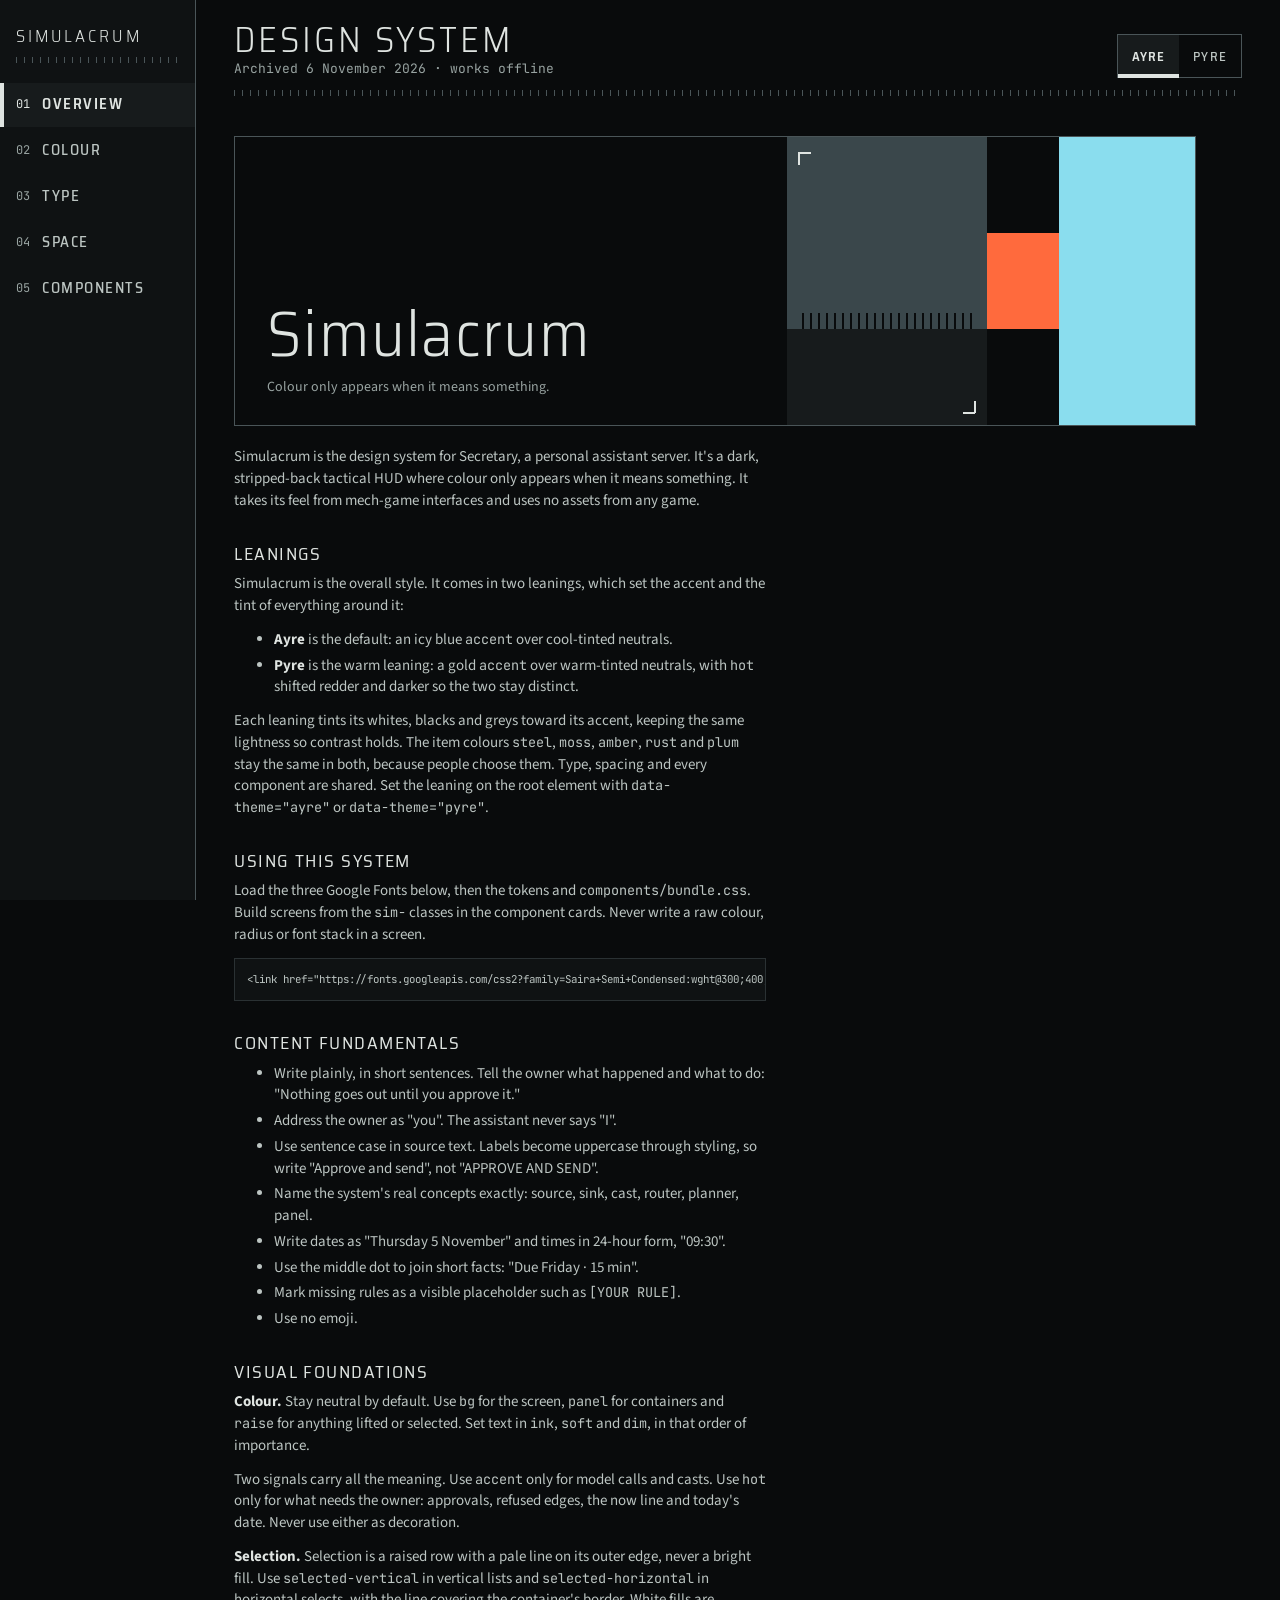
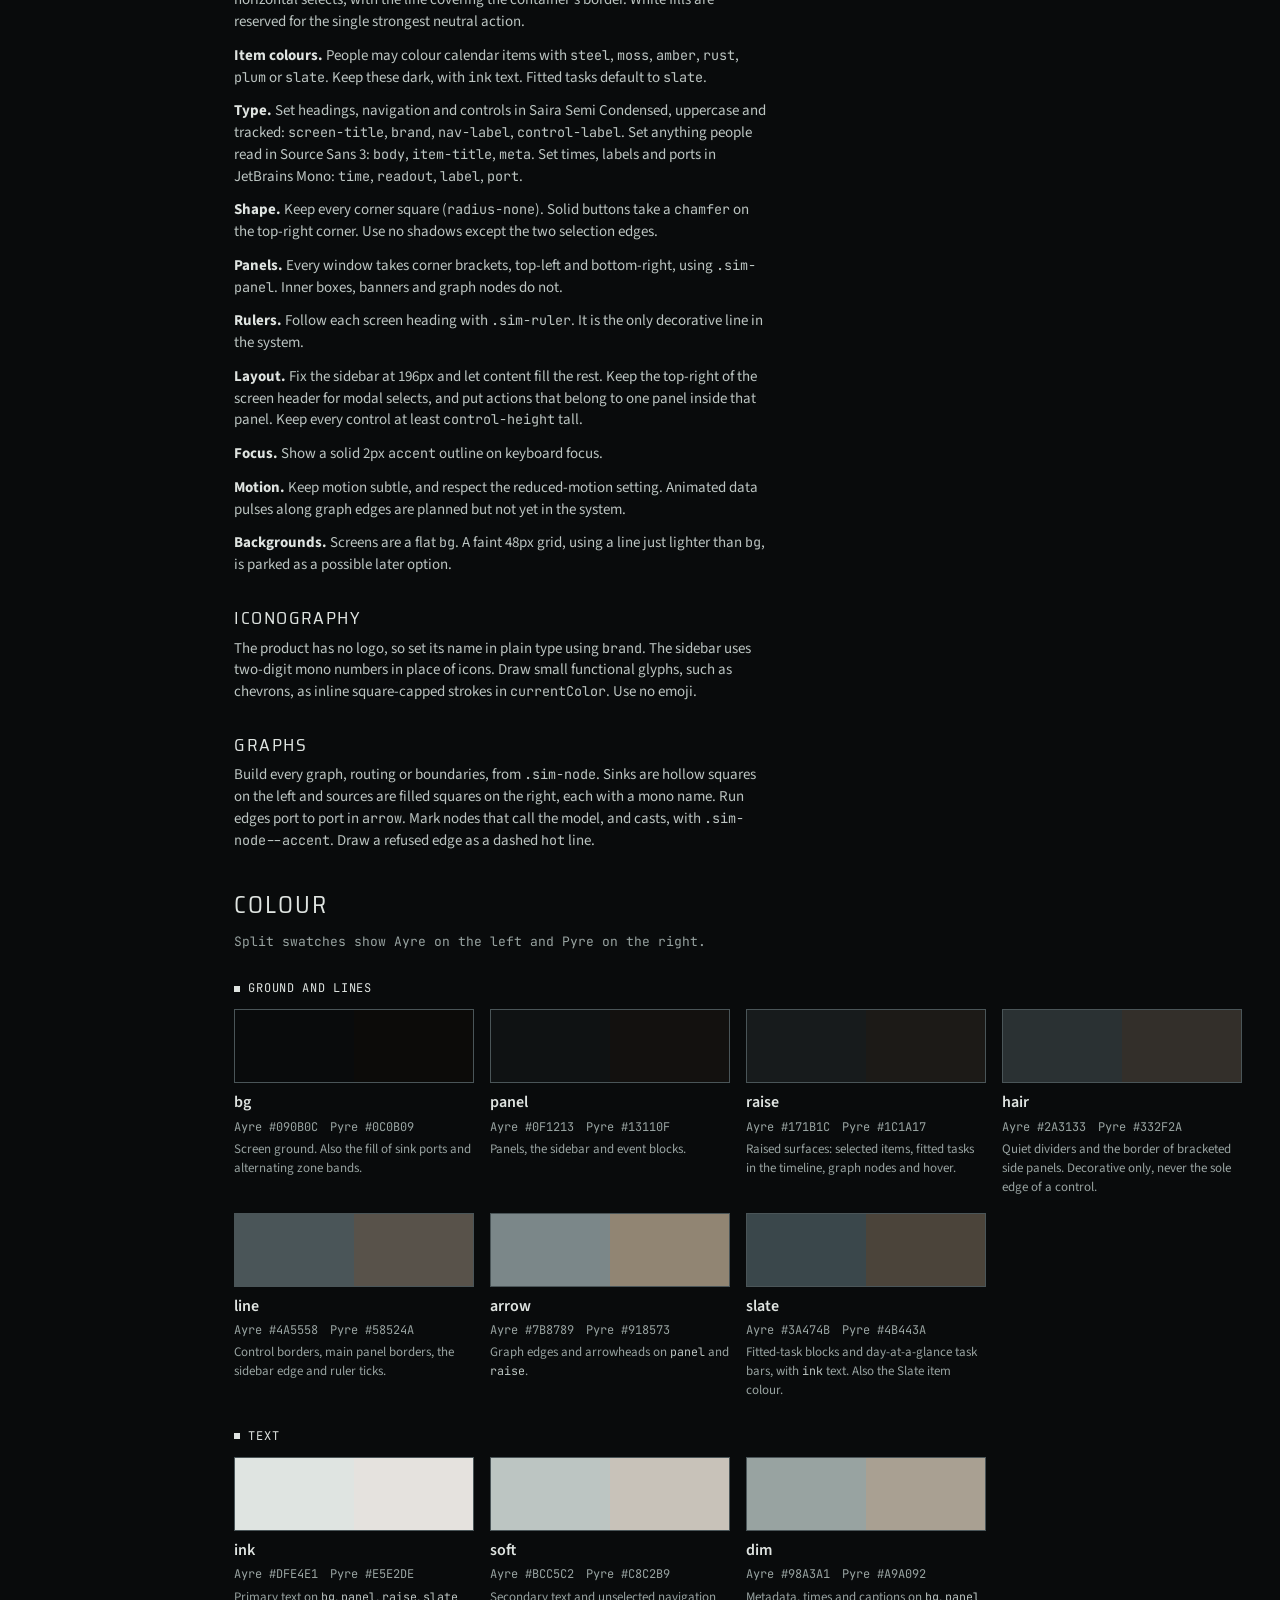
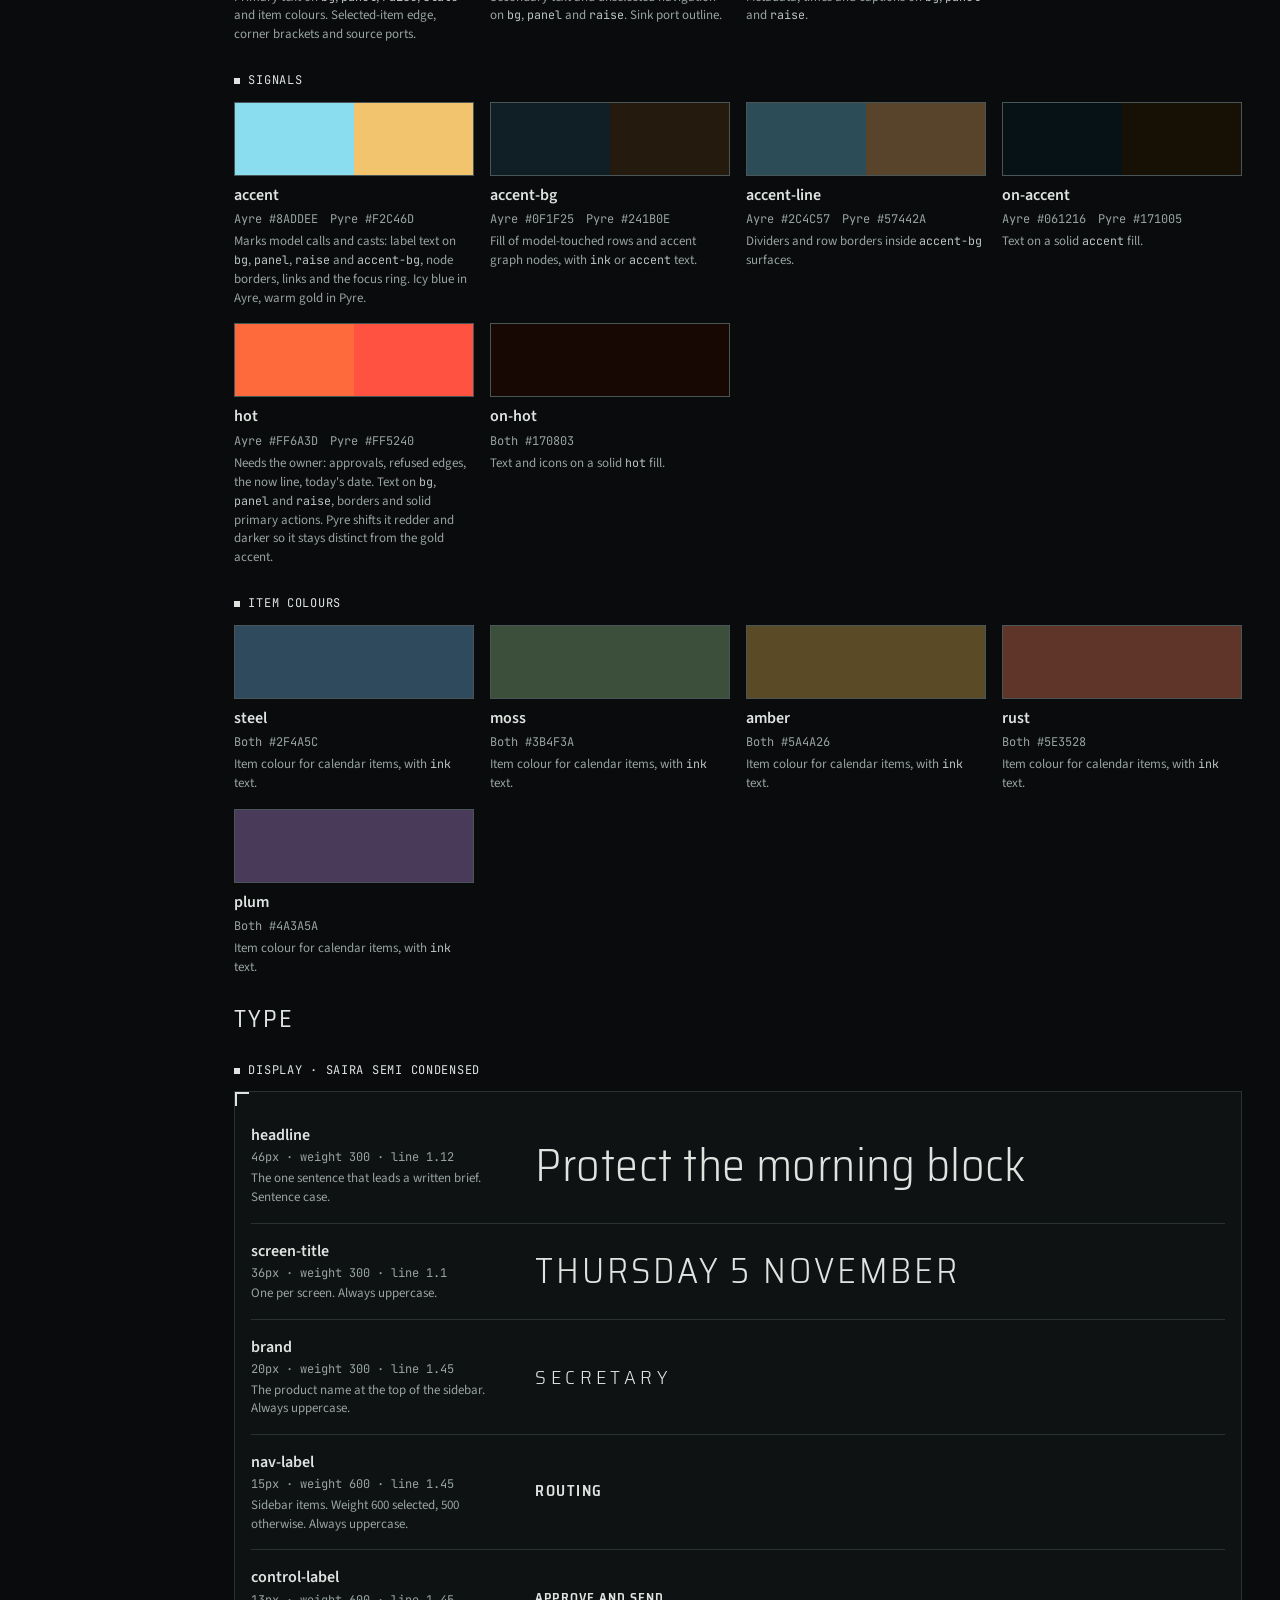
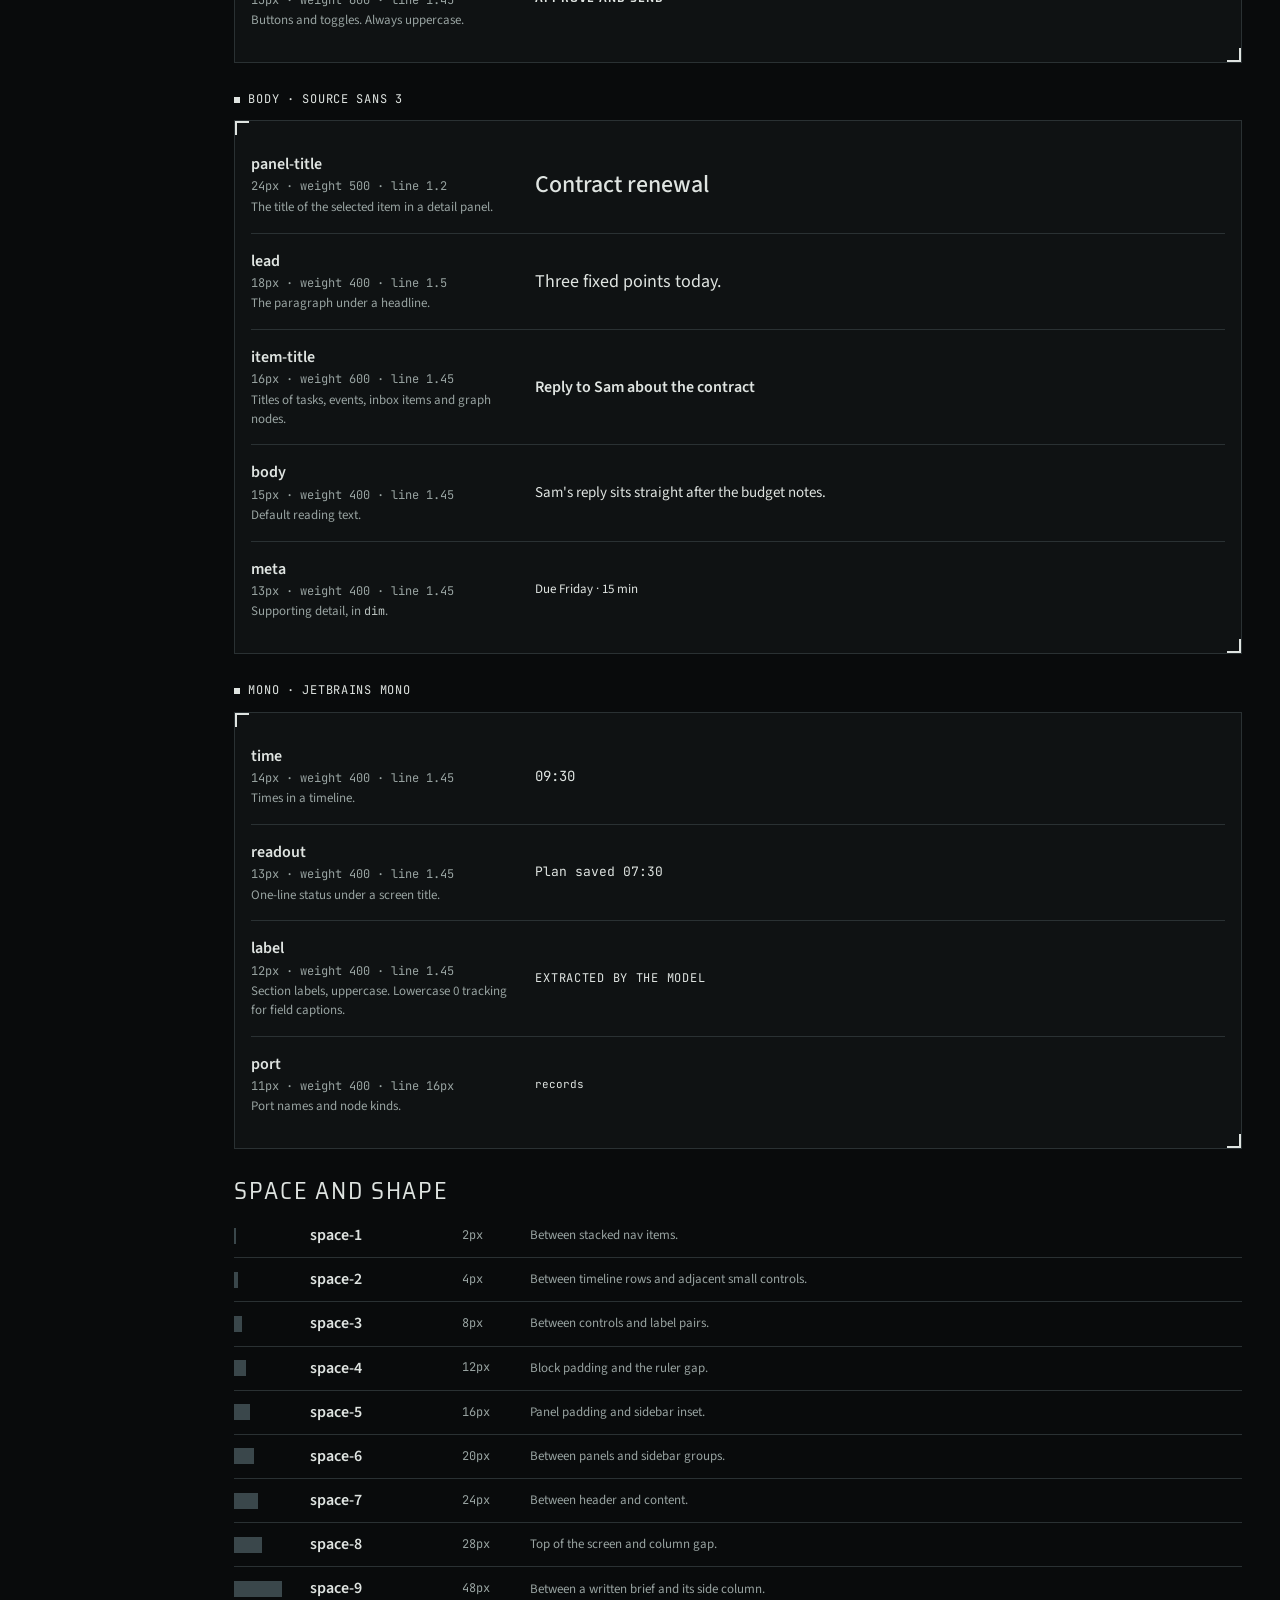
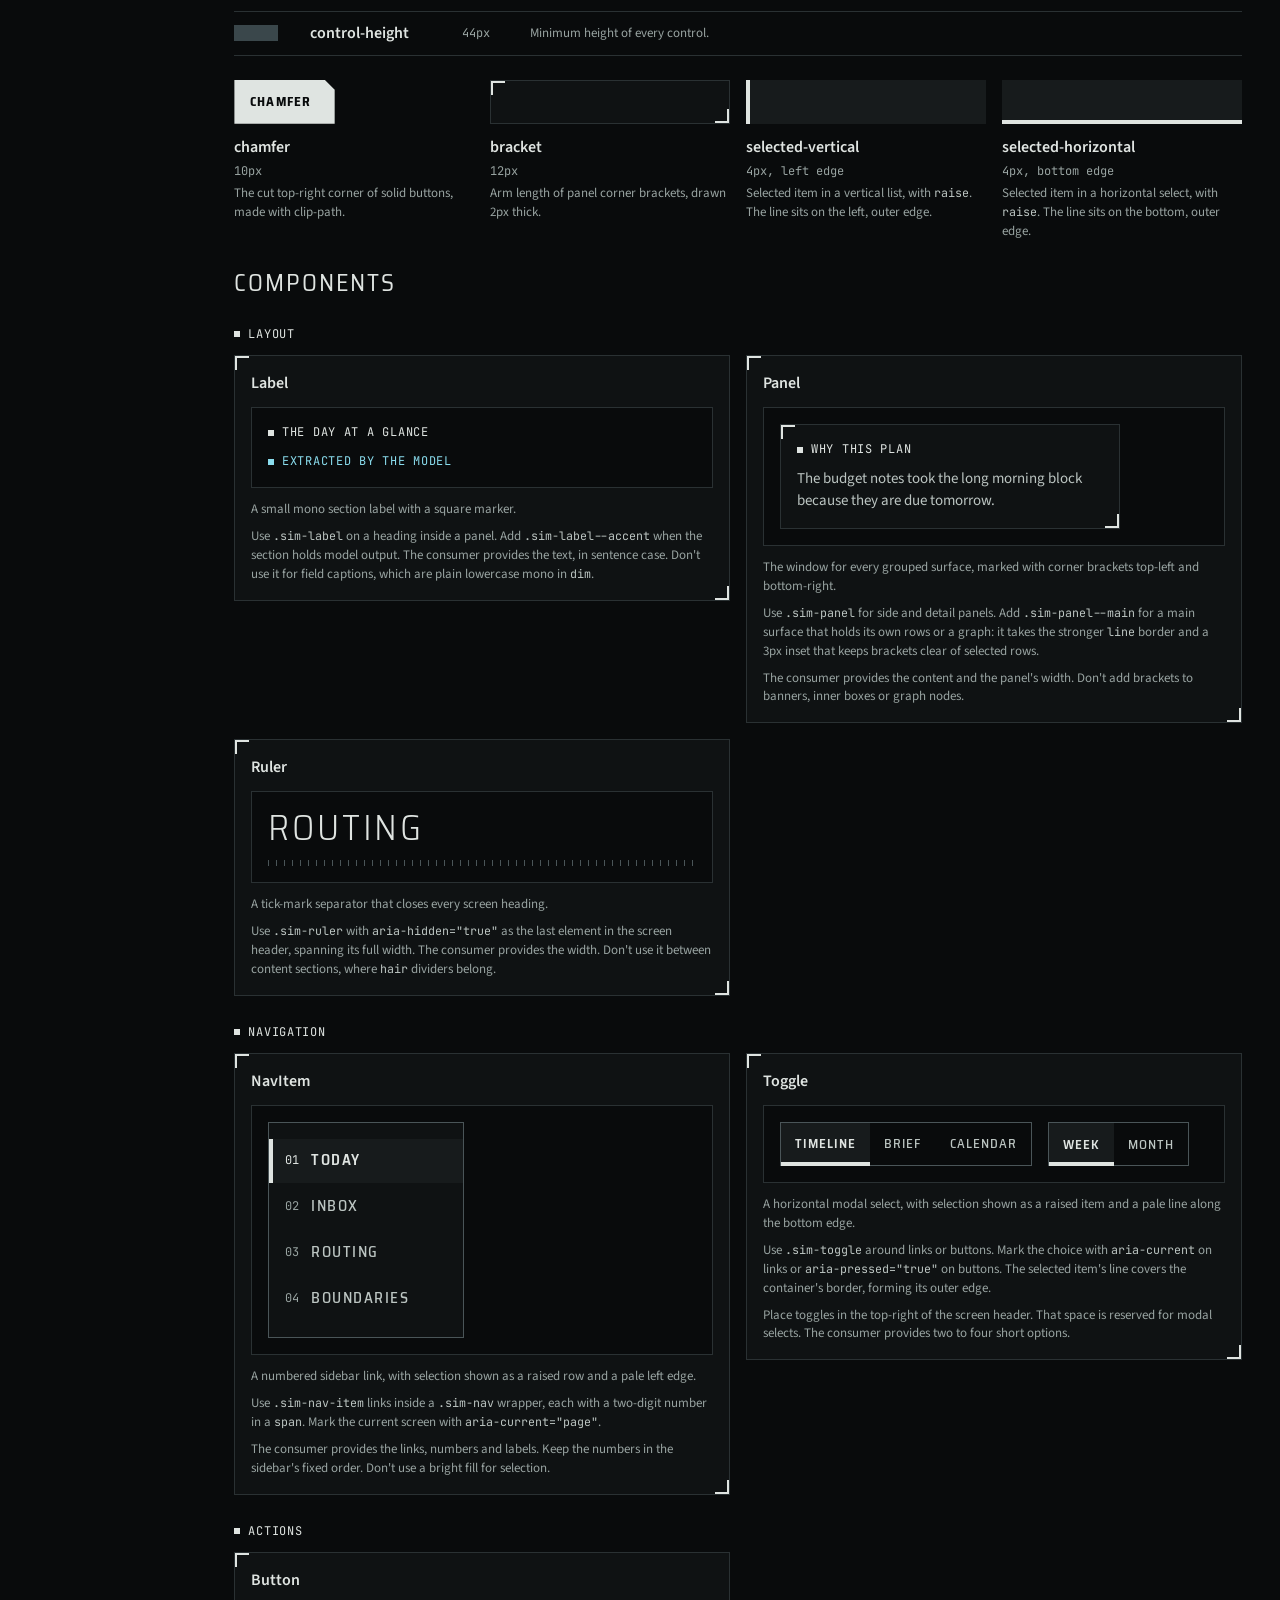
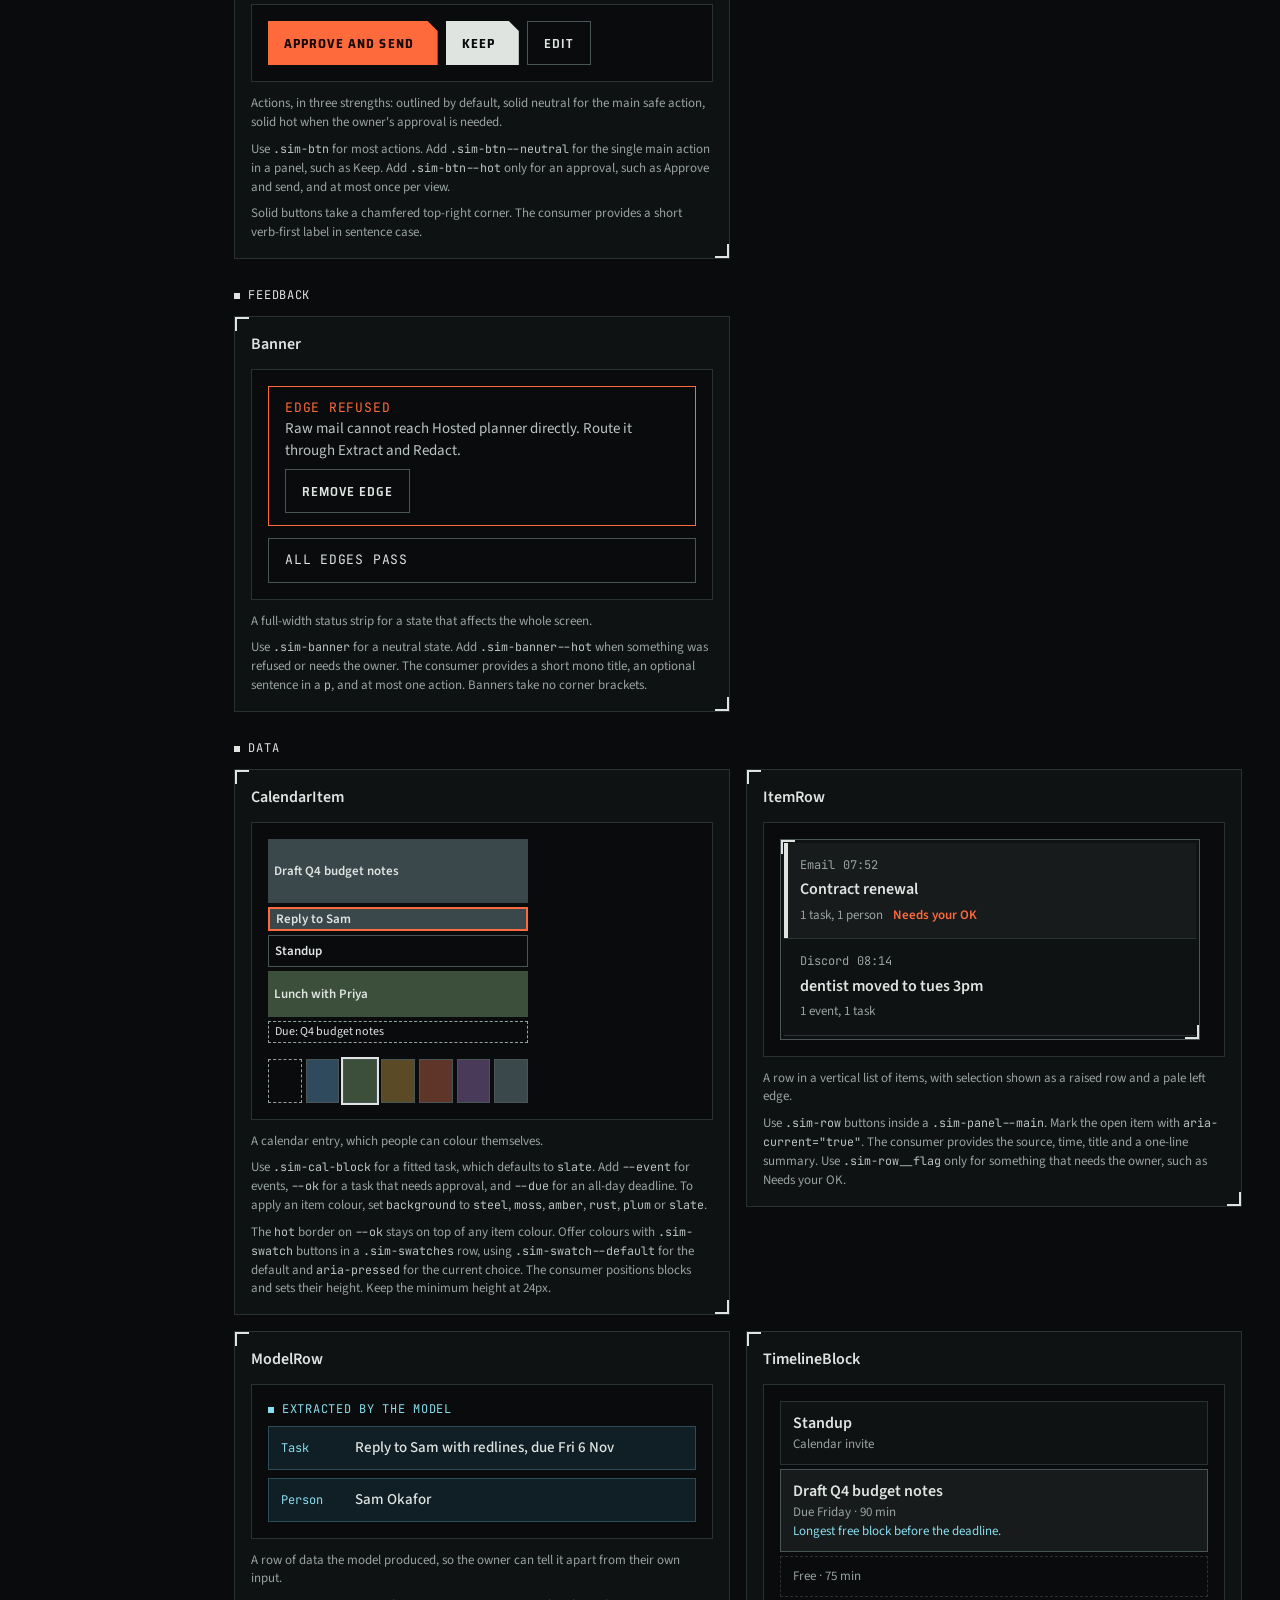
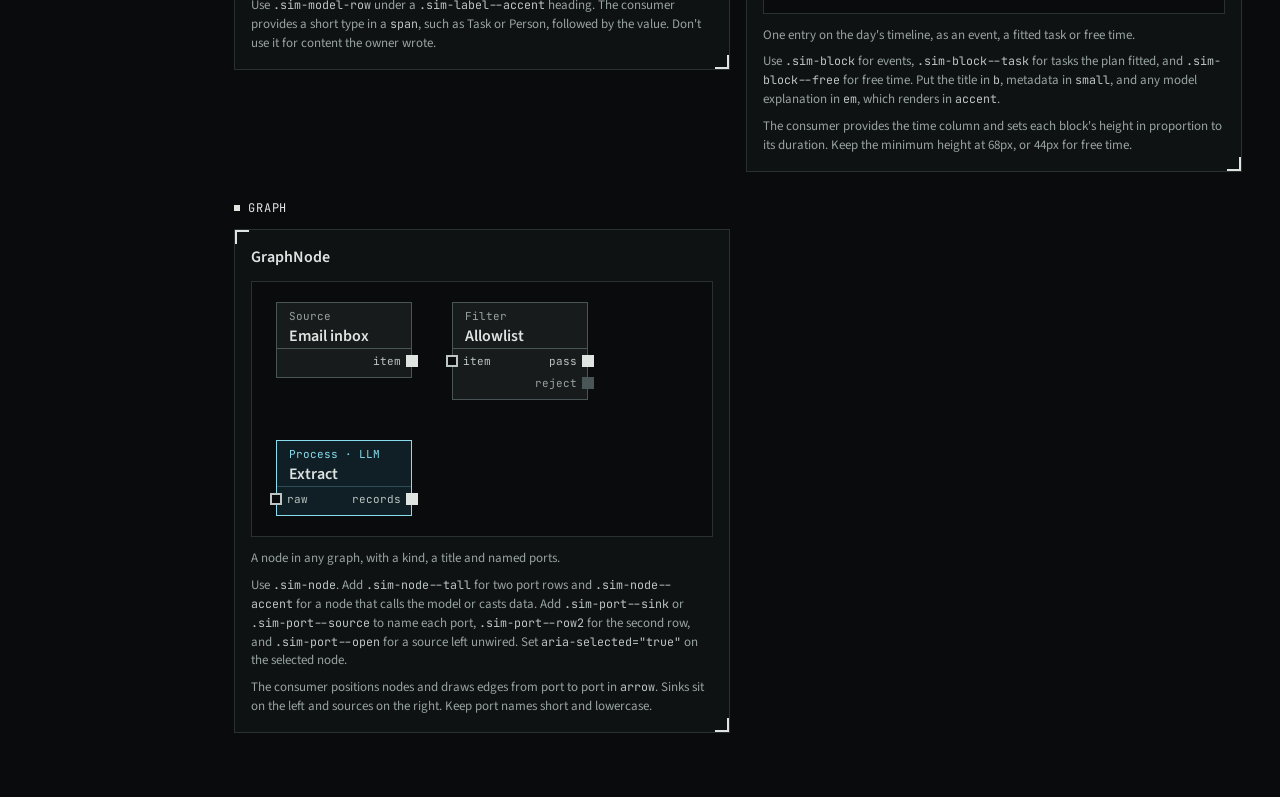
==== index.html @ cca2a7a7 "Upload" ====
<!doctype html>
<html lang="en" data-theme="ayre">
<head>
<meta charset="utf-8">
<meta name="viewport" content="width=device-width, initial-scale=1">
<title>Simulacrum</title>
<style id="shared">@font-face { font-family: "Saira Semi Condensed"; font-weight: 300; font-style: normal; font-display: swap; src: url("[data-uri]") format("woff2"); }
@font-face { font-family: "Saira Semi Condensed"; font-weight: 400; font-style: normal; font-display: swap; src: url("[data-uri]") format("woff2"); }
@font-face { font-family: "Saira Semi Condensed"; font-weight: 500; font-style: normal; font-display: swap; src: url("[data-uri]") format("woff2"); }
@font-face { font-family: "Saira Semi Condensed"; font-weight: 600; font-style: normal; font-display: swap; src: url("[data-uri]") format("woff2"); }
@font-face { font-family: "Saira Semi Condensed"; font-weight: 700; font-style: normal; font-display: swap; src: url("[data-uri]") format("woff2"); }
@font-face { font-family: "JetBrains Mono"; font-weight: 400; font-style: normal; font-display: swap; src: url("[data-uri]") format("woff2"); }
@font-face { font-family: "JetBrains Mono"; font-weight: 500; font-style: normal; font-display: swap; src: url("[data-uri]") format("woff2"); }
@font-face { font-family: "Source Sans 3"; font-weight: 400; font-style: normal; font-display: swap; src: url("[data-uri]") format("woff2"); }
@font-face { font-family: "Source Sans 3"; font-weight: 500; font-style: normal; font-display: swap; src: url("[data-uri]") format("woff2"); }
@font-face { font-family: "Source Sans 3"; font-weight: 600; font-style: normal; font-display: swap; src: url("[data-uri]") format("woff2"); }
@font-face { font-family: "Source Sans 3"; font-weight: 700; font-style: normal; font-display: swap; src: url("[data-uri]") format("woff2"); }
/* Simulacrum tokens, compiled from tokens.json in this folder. */
:root, [data-theme="ayre"] {
  --bg: #090b0c;
  --panel: #0f1213;
  --raise: #171b1c;
  --hair: #2a3133;
  --line: #4a5558;
  --arrow: #7b8789;
  --slate: #3a474b;
  --ink: #dfe4e1;
  --soft: #bcc5c2;
  --dim: #98a3a1;
  --accent: #8addee;
  --accent-bg: #0f1f25;
  --accent-line: #2c4c57;
  --on-accent: #061216;
  --hot: #ff6a3d;
  --on-hot: #170803;
  --steel: #2f4a5c;
  --moss: #3b4f3a;
  --amber: #5a4a26;
  --rust: #5e3528;
  --plum: #4a3a5a;
  --selected-vertical: inset 4px 0 0 #dfe4e1;
  --selected-horizontal: inset 0 -4px 0 #dfe4e1;
}
[data-theme="pyre"] {
  --bg: #0c0b09;
  --panel: #13110f;
  --raise: #1c1a17;
  --hair: #332f2a;
  --line: #58524a;
  --arrow: #918573;
  --slate: #4b443a;
  --ink: #e5e2de;
  --soft: #c8c2b9;
  --dim: #a9a092;
  --accent: #f2c46d;
  --accent-bg: #241b0e;
  --accent-line: #57442a;
  --on-accent: #171005;
  --hot: #ff5240;
  --selected-vertical: inset 4px 0 0 #e5e2de;
  --selected-horizontal: inset 0 -4px 0 #e5e2de;
}
:root {
  --space-1: 2px;
  --space-2: 4px;
  --space-3: 8px;
  --space-4: 12px;
  --space-5: 16px;
  --space-6: 20px;
  --space-7: 24px;
  --space-8: 28px;
  --space-9: 48px;
  --control-height: 44px;
  --radius-none: 0;
  --chamfer: 10px;
  --bracket: 12px;
  --font-display: "Saira Semi Condensed", system-ui, sans-serif;
  --font-body: "Source Sans 3", system-ui, sans-serif;
  --font-mono: "JetBrains Mono", ui-monospace, monospace;
}
body { background: var(--bg); color: var(--ink); font-family: var(--font-body); font-size: 15px; line-height: 1.45; }
a:focus-visible, button:focus-visible { outline: 2px solid var(--accent); outline-offset: 2px; }

.sim-panel { position: relative; box-sizing: border-box; background: var(--panel); border: 1px solid var(--hair); padding: var(--space-5); }
.sim-panel::before, .sim-panel::after { content: ""; position: absolute; width: var(--bracket); height: var(--bracket); pointer-events: none; }
.sim-panel::before { left: 0; top: 0; border-left: 2px solid var(--ink); border-top: 2px solid var(--ink); }
.sim-panel::after { right: 0; bottom: 0; border-right: 2px solid var(--ink); border-bottom: 2px solid var(--ink); }
.sim-panel--main { border-color: var(--line); padding: 3px; }

.sim-ruler { height: 6px; background-image: repeating-linear-gradient(to right, var(--line) 0, var(--line) 1px, transparent 1px, transparent 8px); }

.sim-label { margin: 0; display: flex; align-items: center; gap: var(--space-3); font-family: var(--font-mono); font-size: 12px; font-weight: 400; letter-spacing: 0.06em; text-transform: uppercase; }
.sim-label::before { content: ""; width: 6px; height: 6px; background: var(--ink); }
.sim-label--accent { color: var(--accent); }
.sim-label--accent::before { background: var(--accent); }

.sim-nav { display: flex; flex-direction: column; gap: var(--space-1); }
.sim-nav-item { box-sizing: border-box; min-height: var(--control-height); padding: 0 var(--space-5); display: flex; align-items: center; gap: var(--space-4); color: var(--soft); font-family: var(--font-display); font-size: 15px; font-weight: 500; letter-spacing: 0.1em; text-transform: uppercase; text-decoration: none; }
.sim-nav-item span { font-family: var(--font-mono); font-size: 12px; font-weight: 400; letter-spacing: 0; color: var(--dim); }
.sim-nav-item:hover { background: var(--raise); }
.sim-nav-item[aria-current] { background: var(--raise); box-shadow: var(--selected-vertical); color: var(--ink); font-weight: 600; }
.sim-nav-item[aria-current] span { color: inherit; }

.sim-toggle { display: inline-flex; border: 1px solid var(--line); }
.sim-toggle a, .sim-toggle button { min-height: 42px; padding: 0 14px; display: flex; align-items: center; background: transparent; border: 0; color: var(--soft); font-family: var(--font-display); font-size: 13px; font-weight: 500; letter-spacing: 0.08em; text-transform: uppercase; text-decoration: none; cursor: pointer; }
.sim-toggle [aria-current], .sim-toggle [aria-pressed="true"] { margin-bottom: -1px; background: var(--raise); box-shadow: var(--selected-horizontal); color: var(--ink); font-weight: 600; }

.sim-btn { box-sizing: border-box; min-height: var(--control-height); padding: 0 var(--space-5); background: transparent; color: var(--ink); border: 1px solid var(--line); font-family: var(--font-display); font-size: 13px; font-weight: 600; letter-spacing: 0.08em; text-transform: uppercase; cursor: pointer; }
.sim-btn:hover { background: var(--raise); }
.sim-btn--neutral, .sim-btn--hot { padding-right: 24px; border: 0; font-weight: 700; clip-path: polygon(0 0, calc(100% - var(--chamfer)) 0, 100% var(--chamfer), 100% 100%, 0 100%); }
.sim-btn--neutral { background: var(--ink); color: var(--bg); }
.sim-btn--neutral:hover { background: var(--soft); }
.sim-btn--hot { background: var(--hot); color: var(--on-hot); }
.sim-btn--hot:hover { background: var(--hot); }

.sim-block { box-sizing: border-box; padding: 10px var(--space-4); background: var(--panel); border: 1px solid var(--hair); }
.sim-block--task { background: var(--raise); border-color: var(--line); }
.sim-block--free { background: transparent; border-style: dashed; color: var(--dim); }
.sim-block b { display: block; font-size: 16px; font-weight: 600; }
.sim-block small { display: block; font-size: 13px; color: var(--dim); }
.sim-block em { display: block; font-size: 13px; font-style: normal; color: var(--accent); }

.sim-row { width: 100%; box-sizing: border-box; padding: 14px var(--space-5); display: flex; flex-direction: column; gap: var(--space-2); background: transparent; border: 0; border-bottom: 1px solid var(--hair); color: var(--ink); font: inherit; text-align: left; cursor: pointer; }
.sim-row:hover { background: var(--raise); }
.sim-row[aria-current="true"] { background: var(--raise); box-shadow: var(--selected-vertical); }
.sim-row__meta { display: flex; justify-content: space-between; gap: var(--space-3); font-family: var(--font-mono); font-size: 12px; color: var(--dim); }
.sim-row__title { font-size: 16px; font-weight: 600; }
.sim-row__foot { display: flex; flex-wrap: wrap; gap: var(--space-2) 10px; font-size: 13px; color: var(--dim); }
.sim-row__flag { font-weight: 600; color: var(--hot); }

.sim-model-row { padding: 10px var(--space-4); display: grid; grid-template-columns: 64px minmax(0, 1fr); gap: 10px; align-items: baseline; background: var(--accent-bg); border: 1px solid var(--accent-line); font-weight: 500; }
.sim-model-row span { font-family: var(--font-mono); font-size: 12px; font-weight: 400; color: var(--accent); }

.sim-banner { padding: var(--space-4) var(--space-5); display: flex; flex-wrap: wrap; gap: var(--space-3) var(--space-5); align-items: center; justify-content: space-between; background: var(--bg); border: 1px solid var(--line); }
.sim-banner--hot { border-color: var(--hot); }
.sim-banner__title { font-family: var(--font-mono); font-size: 13px; letter-spacing: 0.06em; text-transform: uppercase; }
.sim-banner--hot .sim-banner__title { color: var(--hot); }
.sim-banner p { margin: 0; color: var(--soft); }

.sim-cal-block { box-sizing: border-box; width: 100%; padding: 2px 6px; overflow: hidden; background: var(--slate); color: var(--ink); border: 0; font-family: var(--font-body); font-size: 13px; font-weight: 600; line-height: 16px; text-align: left; cursor: pointer; }
.sim-cal-block--event { background: var(--bg); border: 1px solid var(--line); }
.sim-cal-block--ok { border: 2px solid var(--hot); }
.sim-cal-block--due { background: transparent; border: 1px dashed var(--dim); font-size: 12px; font-weight: 400; }
.sim-swatches { display: grid; grid-template-columns: repeat(7, minmax(0, 1fr)); gap: var(--space-2); }
.sim-swatch { height: var(--control-height); padding: 0; border: 1px solid var(--line); cursor: pointer; }
.sim-swatch--default { background: transparent; border: 1px dashed var(--dim); }
.sim-swatch[aria-pressed="true"] { outline: 2px solid var(--ink); }

.sim-node { position: relative; box-sizing: border-box; width: 136px; height: 76px; padding: 3px var(--space-4); background: var(--raise); border: 1px solid var(--line); color: var(--ink); font-size: 16px; line-height: 20px; }
.sim-node--tall { height: 98px; }
.sim-node--accent { background: var(--accent-bg); border-color: var(--accent); }
.sim-node[aria-selected="true"] { outline: 2px solid var(--ink); }
.sim-node__kind { display: block; font-family: var(--font-mono); font-size: 11px; color: var(--dim); }
.sim-node--accent .sim-node__kind { color: var(--accent); }
.sim-node__title { display: block; font-weight: 600; }
.sim-node::after { content: ""; position: absolute; left: 0; right: 0; top: 45px; height: 1px; background: var(--line); }
.sim-node--accent::after { background: var(--accent-line); }
.sim-port { position: absolute; top: 50px; font-family: var(--font-mono); font-size: 11px; line-height: 16px; color: var(--soft); }
.sim-port--row2 { top: 72px; }
.sim-port::after { content: ""; position: absolute; top: 2px; box-sizing: border-box; width: 12px; height: 12px; }
.sim-port--sink { left: 10px; }
.sim-port--sink::after { left: -17px; background: var(--bg); border: 2px solid var(--soft); }
.sim-port--source { right: 10px; }
.sim-port--source::after { right: -17px; background: var(--ink); }
.sim-port--open { color: var(--dim); }
.sim-port--open::after { background: var(--line); }
</style>
<style>
html { scroll-behavior: smooth; }
@media (prefers-reduced-motion: reduce) { html { scroll-behavior: auto; } }
body { margin: 0; }
.shell { display: grid; grid-template-columns: 196px minmax(0, 1fr); min-height: 100vh; }
aside { position: sticky; top: 0; align-self: start; height: 100vh; box-sizing: border-box; padding: 24px 0; display: flex; flex-direction: column; gap: 20px; background: var(--panel); border-right: 1px solid var(--line); }
.brand { padding: 0 16px; display: flex; flex-direction: column; gap: 8px; }
.brand div:first-child { font-family: var(--font-display); font-size: 17px; line-height: 1.45; font-weight: 300; letter-spacing: 0.18em; text-transform: uppercase; }
main { min-width: 0; padding: 0 clamp(16px, 3vw, 40px) 64px; }
header { position: sticky; top: 0; z-index: 2; padding: 20px 0 12px; display: flex; flex-direction: column; gap: 12px; background: var(--bg); }
.head { display: flex; flex-wrap: wrap; gap: 12px 16px; align-items: flex-end; justify-content: space-between; }
h1 { margin: 0; font-family: var(--font-display); font-size: 36px; line-height: 1.1; font-weight: 300; letter-spacing: 0.08em; text-transform: uppercase; }
.readout { font-family: var(--font-mono); font-size: 13px; color: var(--dim); }
section { padding-top: 28px; scroll-margin-top: 104px; }
h2 { margin: 0 0 8px; font-family: var(--font-display); font-size: 24px; line-height: 1.2; font-weight: 400; letter-spacing: 0.08em; text-transform: uppercase; }
h3.sim-label { margin: 28px 0 12px; }
h4 { margin: 0; font-size: 16px; font-weight: 600; }
code, pre { font-family: var(--font-mono); }
code { font-size: 0.9em; color: var(--soft); }
.hex { font-family: var(--font-mono); font-size: 12px; color: var(--dim); display: flex; flex-wrap: wrap; gap: 0 12px; }
.cover { max-width: 960px; overflow-x: auto; border: 1px solid var(--line); }
.cover iframe { display: block; width: 960px; height: 288px; border: 0; }
.book { max-width: 76ch; margin-top: 20px; color: var(--soft); }
.book h2 { margin: 32px 0 8px; font-size: 18px; color: var(--ink); }
.book strong { color: var(--ink); }
.book p, .book ul { margin: 0 0 12px; }
.book li { margin-bottom: 4px; }
.book pre { overflow-x: auto; margin: 0 0 12px; padding: 12px; background: var(--panel); border: 1px solid var(--hair); font-size: 12px; }
.swatches { display: grid; grid-template-columns: repeat(auto-fill, minmax(230px, 1fr)); gap: 16px; }
.swatch { display: flex; flex-direction: column; gap: 4px; min-width: 0; }
.swatch p, .type-meta p, .space-row p, .shape p, .doc { margin: 0; font-size: 13px; color: var(--dim); }
.chips { height: 72px; display: flex; margin-bottom: 4px; border: 1px solid var(--line); }
.chips span { flex: 1 1 0; }
.type-list { display: flex; flex-direction: column; }
.type-row { padding: 16px 0; display: grid; grid-template-columns: 260px minmax(0, 1fr); gap: 8px 24px; align-items: center; border-bottom: 1px solid var(--hair); }
.type-row:last-child { border-bottom: 0; }
.type-meta { display: flex; flex-direction: column; gap: 2px; }
.type-sample { min-width: 0; overflow-wrap: anywhere; }
.space-row { padding: 10px 0; display: grid; grid-template-columns: 64px 140px 56px minmax(0, 1fr); gap: 12px; align-items: center; border-bottom: 1px solid var(--hair); }
.bar { height: 16px; background: var(--slate); }
.shapes { margin-top: 24px; display: grid; grid-template-columns: repeat(auto-fill, minmax(230px, 1fr)); gap: 16px; }
.shape { display: flex; flex-direction: column; gap: 4px; align-items: flex-start; }
.shape > :first-child { margin-bottom: 8px; }
.demo-box { width: 100%; height: 44px; box-sizing: border-box; }
.sim-panel.demo-box { padding: 0; }
.sel-v { background: var(--raise); box-shadow: var(--selected-vertical); }
.sel-h { background: var(--raise); box-shadow: var(--selected-horizontal); }
.comps { display: grid; grid-template-columns: repeat(auto-fill, minmax(min(100%, 480px), 1fr)); gap: 16px; align-items: start; }
.comp { min-width: 0; display: flex; flex-direction: column; gap: 12px; }
.stage { overflow-x: auto; border: 1px solid var(--hair); }
.stage iframe { display: block; width: 100%; border: 0; }
.doc p { margin: 0 0 8px; }
.doc p:last-child { margin-bottom: 0; }
@media (max-width: 860px) {
  .shell { grid-template-columns: minmax(0, 1fr); }
  aside { position: static; height: auto; padding: 16px 0; border-right: 0; border-bottom: 1px solid var(--line); }
  aside .sim-nav { flex-direction: row; flex-wrap: wrap; }
  aside .sim-nav-item { flex: 1 1 150px; }
  header { position: static; }
  .type-row { grid-template-columns: minmax(0, 1fr); }
  .space-row { grid-template-columns: 64px minmax(0, 1fr) 56px; }
  .space-row p { grid-column: 1 / -1; }
}
</style>
</head>
<body>
<div class="shell">
<aside>
<div class="brand"><div>Simulacrum</div><div class="sim-ruler" aria-hidden="true"></div></div>
<nav class="sim-nav" aria-label="Sections">
<a class="sim-nav-item" href="#overview" aria-current="true"><span>01</span>Overview</a>
<a class="sim-nav-item" href="#colour"><span>02</span>Colour</a>
<a class="sim-nav-item" href="#type"><span>03</span>Type</a>
<a class="sim-nav-item" href="#space"><span>04</span>Space</a>
<a class="sim-nav-item" href="#components"><span>05</span>Components</a>
</nav>
</aside>
<main>
<header>
<div class="head">
<div>
<h1>Design system</h1>
<div class="readout">Archived 6 November 2026 · works offline</div>
</div>
<div class="sim-toggle" role="group" aria-label="Leaning">
<button id="ayre" aria-pressed="true">Ayre</button>
<button id="pyre" aria-pressed="false">Pyre</button>
</div>
</div>
<div class="sim-ruler" aria-hidden="true"></div>
</header>
<section id="overview" aria-label="Overview">
<div class="cover"><iframe data-preview="Cover" title="Simulacrum cover"></iframe></div>
<div class="book"><p>Simulacrum is the design system for Secretary, a personal assistant server. It's a dark, stripped-back tactical HUD where colour only appears when it means something. It takes its feel from mech-game interfaces and uses no assets from any game.</p>
<h2>Leanings</h2>
<p>Simulacrum is the overall style. It comes in two leanings, which set the accent and the tint of everything around it:</p>
<ul>
<li><strong>Ayre</strong> is the default: an icy blue <code>accent</code> over cool-tinted neutrals.</li>
<li><strong>Pyre</strong> is the warm leaning: a gold <code>accent</code> over warm-tinted neutrals, with <code>hot</code> shifted redder and darker so the two stay distinct.</li>
</ul>
<p>Each leaning tints its whites, blacks and greys toward its accent, keeping the same lightness so contrast holds. The item colours <code>steel</code>, <code>moss</code>, <code>amber</code>, <code>rust</code> and <code>plum</code> stay the same in both, because people choose them. Type, spacing and every component are shared. Set the leaning on the root element with <code>data-theme="ayre"</code> or <code>data-theme="pyre"</code>.</p>
<h2>Using this system</h2>
<p>Load the three Google Fonts below, then the tokens and <code>components/bundle.css</code>. Build screens from the <code>sim-</code> classes in the component cards. Never write a raw colour, radius or font stack in a screen.</p>
<pre><code class="language-html">&lt;link href=&quot;https://fonts.googleapis.com/css2?family=Saira+Semi+Condensed:wght@300;400;500;600;700&amp;family=JetBrains+Mono:wght@400;500&amp;family=Source+Sans+3:wght@400;500;600;700&amp;display=swap&quot; rel=&quot;stylesheet&quot;&gt;
</code></pre>
<h2>Content fundamentals</h2>
<ul>
<li>Write plainly, in short sentences. Tell the owner what happened and what to do: "Nothing goes out until you approve it."</li>
<li>Address the owner as "you". The assistant never says "I".</li>
<li>Use sentence case in source text. Labels become uppercase through styling, so write "Approve and send", not "APPROVE AND SEND".</li>
<li>Name the system's real concepts exactly: source, sink, cast, router, planner, panel.</li>
<li>Write dates as "Thursday 5 November" and times in 24-hour form, "09:30".</li>
<li>Use the middle dot to join short facts: "Due Friday · 15 min".</li>
<li>Mark missing rules as a visible placeholder such as <code>[YOUR RULE]</code>.</li>
<li>Use no emoji.</li>
</ul>
<h2>Visual foundations</h2>
<p><strong>Colour.</strong> Stay neutral by default. Use <code>bg</code> for the screen, <code>panel</code> for containers and <code>raise</code> for anything lifted or selected. Set text in <code>ink</code>, <code>soft</code> and <code>dim</code>, in that order of importance.</p>
<p>Two signals carry all the meaning. Use <code>accent</code> only for model calls and casts. Use <code>hot</code> only for what needs the owner: approvals, refused edges, the now line and today's date. Never use either as decoration.</p>
<p><strong>Selection.</strong> Selection is a raised row with a pale line on its outer edge, never a bright fill. Use <code>selected-vertical</code> in vertical lists and <code>selected-horizontal</code> in horizontal selects, with the line covering the container's border. White fills are reserved for the single strongest neutral action.</p>
<p><strong>Item colours.</strong> People may colour calendar items with <code>steel</code>, <code>moss</code>, <code>amber</code>, <code>rust</code>, <code>plum</code> or <code>slate</code>. Keep these dark, with <code>ink</code> text. Fitted tasks default to <code>slate</code>.</p>
<p><strong>Type.</strong> Set headings, navigation and controls in Saira Semi Condensed, uppercase and tracked: <code>screen-title</code>, <code>brand</code>, <code>nav-label</code>, <code>control-label</code>. Set anything people read in Source Sans 3: <code>body</code>, <code>item-title</code>, <code>meta</code>. Set times, labels and ports in JetBrains Mono: <code>time</code>, <code>readout</code>, <code>label</code>, <code>port</code>.</p>
<p><strong>Shape.</strong> Keep every corner square (<code>radius-none</code>). Solid buttons take a <code>chamfer</code> on the top-right corner. Use no shadows except the two selection edges.</p>
<p><strong>Panels.</strong> Every window takes corner brackets, top-left and bottom-right, using <code>.sim-panel</code>. Inner boxes, banners and graph nodes do not.</p>
<p><strong>Rulers.</strong> Follow each screen heading with <code>.sim-ruler</code>. It is the only decorative line in the system.</p>
<p><strong>Layout.</strong> Fix the sidebar at 196px and let content fill the rest. Keep the top-right of the screen header for modal selects, and put actions that belong to one panel inside that panel. Keep every control at least <code>control-height</code> tall.</p>
<p><strong>Focus.</strong> Show a solid 2px <code>accent</code> outline on keyboard focus.</p>
<p><strong>Motion.</strong> Keep motion subtle, and respect the reduced-motion setting. Animated data pulses along graph edges are planned but not yet in the system.</p>
<p><strong>Backgrounds.</strong> Screens are a flat <code>bg</code>. A faint 48px grid, using a line just lighter than <code>bg</code>, is parked as a possible later option.</p>
<h2>Iconography</h2>
<p>The product has no logo, so set its name in plain type using <code>brand</code>. The sidebar uses two-digit mono numbers in place of icons. Draw small functional glyphs, such as chevrons, as inline square-capped strokes in <code>currentColor</code>. Use no emoji.</p>
<h2>Graphs</h2>
<p>Build every graph, routing or boundaries, from <code>.sim-node</code>. Sinks are hollow squares on the left and sources are filled squares on the right, each with a mono name. Run edges port to port in <code>arrow</code>. Mark nodes that call the model, and casts, with <code>.sim-node--accent</code>. Draw a refused edge as a dashed <code>hot</code> line.</p></div>
</section>
<section id="colour" aria-label="Colour">
<h2>Colour</h2>
<p class="readout">Split swatches show Ayre on the left and Pyre on the right.</p>
<h3 class="sim-label">Ground and lines</h3><div class="swatches"><article class="swatch"><div class="chips" aria-hidden="true"><span style="background:#090B0C"></span><span style="background:#0C0B09"></span></div><h4>bg</h4><div class="hex"><span>Ayre #090B0C</span><span>Pyre #0C0B09</span></div><p>Screen ground. Also the fill of sink ports and alternating zone bands.</p></article><article class="swatch"><div class="chips" aria-hidden="true"><span style="background:#0F1213"></span><span style="background:#13110F"></span></div><h4>panel</h4><div class="hex"><span>Ayre #0F1213</span><span>Pyre #13110F</span></div><p>Panels, the sidebar and event blocks.</p></article><article class="swatch"><div class="chips" aria-hidden="true"><span style="background:#171B1C"></span><span style="background:#1C1A17"></span></div><h4>raise</h4><div class="hex"><span>Ayre #171B1C</span><span>Pyre #1C1A17</span></div><p>Raised surfaces: selected items, fitted tasks in the timeline, graph nodes and hover.</p></article><article class="swatch"><div class="chips" aria-hidden="true"><span style="background:#2A3133"></span><span style="background:#332F2A"></span></div><h4>hair</h4><div class="hex"><span>Ayre #2A3133</span><span>Pyre #332F2A</span></div><p>Quiet dividers and the border of bracketed side panels. Decorative only, never the sole edge of a control.</p></article><article class="swatch"><div class="chips" aria-hidden="true"><span style="background:#4A5558"></span><span style="background:#58524A"></span></div><h4>line</h4><div class="hex"><span>Ayre #4A5558</span><span>Pyre #58524A</span></div><p>Control borders, main panel borders, the sidebar edge and ruler ticks.</p></article><article class="swatch"><div class="chips" aria-hidden="true"><span style="background:#7B8789"></span><span style="background:#918573"></span></div><h4>arrow</h4><div class="hex"><span>Ayre #7B8789</span><span>Pyre #918573</span></div><p>Graph edges and arrowheads on <code>panel</code> and <code>raise</code>.</p></article><article class="swatch"><div class="chips" aria-hidden="true"><span style="background:#3A474B"></span><span style="background:#4B443A"></span></div><h4>slate</h4><div class="hex"><span>Ayre #3A474B</span><span>Pyre #4B443A</span></div><p>Fitted-task blocks and day-at-a-glance task bars, with <code>ink</code> text. Also the Slate item colour.</p></article></div><h3 class="sim-label">Text</h3><div class="swatches"><article class="swatch"><div class="chips" aria-hidden="true"><span style="background:#DFE4E1"></span><span style="background:#E5E2DE"></span></div><h4>ink</h4><div class="hex"><span>Ayre #DFE4E1</span><span>Pyre #E5E2DE</span></div><p>Primary text on <code>bg</code>, <code>panel</code>, <code>raise</code>, <code>slate</code> and item colours. Selected-item edge, corner brackets and source ports.</p></article><article class="swatch"><div class="chips" aria-hidden="true"><span style="background:#BCC5C2"></span><span style="background:#C8C2B9"></span></div><h4>soft</h4><div class="hex"><span>Ayre #BCC5C2</span><span>Pyre #C8C2B9</span></div><p>Secondary text and unselected navigation on <code>bg</code>, <code>panel</code> and <code>raise</code>. Sink port outline.</p></article><article class="swatch"><div class="chips" aria-hidden="true"><span style="background:#98A3A1"></span><span style="background:#A9A092"></span></div><h4>dim</h4><div class="hex"><span>Ayre #98A3A1</span><span>Pyre #A9A092</span></div><p>Metadata, times and captions on <code>bg</code>, <code>panel</code> and <code>raise</code>.</p></article></div><h3 class="sim-label">Signals</h3><div class="swatches"><article class="swatch"><div class="chips" aria-hidden="true"><span style="background:#8ADDEE"></span><span style="background:#F2C46D"></span></div><h4>accent</h4><div class="hex"><span>Ayre #8ADDEE</span><span>Pyre #F2C46D</span></div><p>Marks model calls and casts: label text on <code>bg</code>, <code>panel</code>, <code>raise</code> and <code>accent-bg</code>, node borders, links and the focus ring. Icy blue in Ayre, warm gold in Pyre.</p></article><article class="swatch"><div class="chips" aria-hidden="true"><span style="background:#0F1F25"></span><span style="background:#241B0E"></span></div><h4>accent-bg</h4><div class="hex"><span>Ayre #0F1F25</span><span>Pyre #241B0E</span></div><p>Fill of model-touched rows and accent graph nodes, with <code>ink</code> or <code>accent</code> text.</p></article><article class="swatch"><div class="chips" aria-hidden="true"><span style="background:#2C4C57"></span><span style="background:#57442A"></span></div><h4>accent-line</h4><div class="hex"><span>Ayre #2C4C57</span><span>Pyre #57442A</span></div><p>Dividers and row borders inside <code>accent-bg</code> surfaces.</p></article><article class="swatch"><div class="chips" aria-hidden="true"><span style="background:#061216"></span><span style="background:#171005"></span></div><h4>on-accent</h4><div class="hex"><span>Ayre #061216</span><span>Pyre #171005</span></div><p>Text on a solid <code>accent</code> fill.</p></article><article class="swatch"><div class="chips" aria-hidden="true"><span style="background:#FF6A3D"></span><span style="background:#FF5240"></span></div><h4>hot</h4><div class="hex"><span>Ayre #FF6A3D</span><span>Pyre #FF5240</span></div><p>Needs the owner: approvals, refused edges, the now line, today's date. Text on <code>bg</code>, <code>panel</code> and <code>raise</code>, borders and solid primary actions. Pyre shifts it redder and darker so it stays distinct from the gold accent.</p></article><article class="swatch"><div class="chips" aria-hidden="true"><span style="background:#170803"></span></div><h4>on-hot</h4><div class="hex"><span>Both #170803</span></div><p>Text and icons on a solid <code>hot</code> fill.</p></article></div><h3 class="sim-label">Item colours</h3><div class="swatches"><article class="swatch"><div class="chips" aria-hidden="true"><span style="background:#2F4A5C"></span></div><h4>steel</h4><div class="hex"><span>Both #2F4A5C</span></div><p>Item colour for calendar items, with <code>ink</code> text.</p></article><article class="swatch"><div class="chips" aria-hidden="true"><span style="background:#3B4F3A"></span></div><h4>moss</h4><div class="hex"><span>Both #3B4F3A</span></div><p>Item colour for calendar items, with <code>ink</code> text.</p></article><article class="swatch"><div class="chips" aria-hidden="true"><span style="background:#5A4A26"></span></div><h4>amber</h4><div class="hex"><span>Both #5A4A26</span></div><p>Item colour for calendar items, with <code>ink</code> text.</p></article><article class="swatch"><div class="chips" aria-hidden="true"><span style="background:#5E3528"></span></div><h4>rust</h4><div class="hex"><span>Both #5E3528</span></div><p>Item colour for calendar items, with <code>ink</code> text.</p></article><article class="swatch"><div class="chips" aria-hidden="true"><span style="background:#4A3A5A"></span></div><h4>plum</h4><div class="hex"><span>Both #4A3A5A</span></div><p>Item colour for calendar items, with <code>ink</code> text.</p></article></div>
</section>
<section id="type" aria-label="Type">
<h2>Type</h2>
<h3 class="sim-label">Display · Saira Semi Condensed</h3><div class="sim-panel type-list"><div class="type-row"><div class="type-meta"><h4>headline</h4><div class="hex">46px · weight 300 · line 1.12</div><p>The one sentence that leads a written brief. Sentence case.</p></div><div class="type-sample" style="font-family:var(--font-display);font-size:46px;line-height:1.12;font-weight:300;letter-spacing:0.01em">Protect the morning block</div></div><div class="type-row"><div class="type-meta"><h4>screen-title</h4><div class="hex">36px · weight 300 · line 1.1</div><p>One per screen. Always uppercase.</p></div><div class="type-sample" style="font-family:var(--font-display);font-size:36px;line-height:1.1;font-weight:300;letter-spacing:0.08em">THURSDAY 5 NOVEMBER</div></div><div class="type-row"><div class="type-meta"><h4>brand</h4><div class="hex">20px · weight 300 · line 1.45</div><p>The product name at the top of the sidebar. Always uppercase.</p></div><div class="type-sample" style="font-family:var(--font-display);font-size:20px;line-height:1.45;font-weight:300;letter-spacing:0.22em">SECRETARY</div></div><div class="type-row"><div class="type-meta"><h4>nav-label</h4><div class="hex">15px · weight 600 · line 1.45</div><p>Sidebar items. Weight 600 selected, 500 otherwise. Always uppercase.</p></div><div class="type-sample" style="font-family:var(--font-display);font-size:15px;line-height:1.45;font-weight:600;letter-spacing:0.1em">ROUTING</div></div><div class="type-row"><div class="type-meta"><h4>control-label</h4><div class="hex">13px · weight 600 · line 1.45</div><p>Buttons and toggles. Always uppercase.</p></div><div class="type-sample" style="font-family:var(--font-display);font-size:13px;line-height:1.45;font-weight:600;letter-spacing:0.08em">APPROVE AND SEND</div></div></div><h3 class="sim-label">Body · Source Sans 3</h3><div class="sim-panel type-list"><div class="type-row"><div class="type-meta"><h4>panel-title</h4><div class="hex">24px · weight 500 · line 1.2</div><p>The title of the selected item in a detail panel.</p></div><div class="type-sample" style="font-family:var(--font-body);font-size:24px;line-height:1.2;font-weight:500">Contract renewal</div></div><div class="type-row"><div class="type-meta"><h4>lead</h4><div class="hex">18px · weight 400 · line 1.5</div><p>The paragraph under a headline.</p></div><div class="type-sample" style="font-family:var(--font-body);font-size:18px;line-height:1.5;font-weight:400">Three fixed points today.</div></div><div class="type-row"><div class="type-meta"><h4>item-title</h4><div class="hex">16px · weight 600 · line 1.45</div><p>Titles of tasks, events, inbox items and graph nodes.</p></div><div class="type-sample" style="font-family:var(--font-body);font-size:16px;line-height:1.45;font-weight:600">Reply to Sam about the contract</div></div><div class="type-row"><div class="type-meta"><h4>body</h4><div class="hex">15px · weight 400 · line 1.45</div><p>Default reading text.</p></div><div class="type-sample" style="font-family:var(--font-body);font-size:15px;line-height:1.45;font-weight:400">Sam&#x27;s reply sits straight after the budget notes.</div></div><div class="type-row"><div class="type-meta"><h4>meta</h4><div class="hex">13px · weight 400 · line 1.45</div><p>Supporting detail, in <code>dim</code>.</p></div><div class="type-sample" style="font-family:var(--font-body);font-size:13px;line-height:1.45;font-weight:400">Due Friday · 15 min</div></div></div><h3 class="sim-label">Mono · JetBrains Mono</h3><div class="sim-panel type-list"><div class="type-row"><div class="type-meta"><h4>time</h4><div class="hex">14px · weight 400 · line 1.45</div><p>Times in a timeline.</p></div><div class="type-sample" style="font-family:var(--font-mono);font-size:14px;line-height:1.45;font-weight:400">09:30</div></div><div class="type-row"><div class="type-meta"><h4>readout</h4><div class="hex">13px · weight 400 · line 1.45</div><p>One-line status under a screen title.</p></div><div class="type-sample" style="font-family:var(--font-mono);font-size:13px;line-height:1.45;font-weight:400">Plan saved 07:30</div></div><div class="type-row"><div class="type-meta"><h4>label</h4><div class="hex">12px · weight 400 · line 1.45</div><p>Section labels, uppercase. Lowercase 0 tracking for field captions.</p></div><div class="type-sample" style="font-family:var(--font-mono);font-size:12px;line-height:1.45;font-weight:400;letter-spacing:0.06em">EXTRACTED BY THE MODEL</div></div><div class="type-row"><div class="type-meta"><h4>port</h4><div class="hex">11px · weight 400 · line 16px</div><p>Port names and node kinds.</p></div><div class="type-sample" style="font-family:var(--font-mono);font-size:11px;line-height:16px;font-weight:400">records</div></div></div>
</section>
<section id="space" aria-label="Space">
<h2>Space and shape</h2>
<div class="space-row"><div class="bar" style="width:2px" aria-hidden="true"></div><h4>space-1</h4><div class="hex">2px</div><p>Between stacked nav items.</p></div><div class="space-row"><div class="bar" style="width:4px" aria-hidden="true"></div><h4>space-2</h4><div class="hex">4px</div><p>Between timeline rows and adjacent small controls.</p></div><div class="space-row"><div class="bar" style="width:8px" aria-hidden="true"></div><h4>space-3</h4><div class="hex">8px</div><p>Between controls and label pairs.</p></div><div class="space-row"><div class="bar" style="width:12px" aria-hidden="true"></div><h4>space-4</h4><div class="hex">12px</div><p>Block padding and the ruler gap.</p></div><div class="space-row"><div class="bar" style="width:16px" aria-hidden="true"></div><h4>space-5</h4><div class="hex">16px</div><p>Panel padding and sidebar inset.</p></div><div class="space-row"><div class="bar" style="width:20px" aria-hidden="true"></div><h4>space-6</h4><div class="hex">20px</div><p>Between panels and sidebar groups.</p></div><div class="space-row"><div class="bar" style="width:24px" aria-hidden="true"></div><h4>space-7</h4><div class="hex">24px</div><p>Between header and content.</p></div><div class="space-row"><div class="bar" style="width:28px" aria-hidden="true"></div><h4>space-8</h4><div class="hex">28px</div><p>Top of the screen and column gap.</p></div><div class="space-row"><div class="bar" style="width:48px" aria-hidden="true"></div><h4>space-9</h4><div class="hex">48px</div><p>Between a written brief and its side column.</p></div><div class="space-row"><div class="bar" style="width:44px" aria-hidden="true"></div><h4>control-height</h4><div class="hex">44px</div><p>Minimum height of every control.</p></div>
<div class="shapes"><article class="shape"><button class="sim-btn sim-btn--neutral" tabindex="-1" aria-hidden="true">Chamfer</button><h4>chamfer</h4><div class="hex">10px</div><p>The cut top-right corner of solid buttons, made with clip-path.</p></article><article class="shape"><div class="sim-panel demo-box" aria-hidden="true"></div><h4>bracket</h4><div class="hex">12px</div><p>Arm length of panel corner brackets, drawn 2px thick.</p></article><article class="shape"><div class="demo-box sel-v" aria-hidden="true"></div><h4>selected-vertical</h4><div class="hex">4px, left edge</div><p>Selected item in a vertical list, with <code>raise</code>. The line sits on the left, outer edge.</p></article><article class="shape"><div class="demo-box sel-h" aria-hidden="true"></div><h4>selected-horizontal</h4><div class="hex">4px, bottom edge</div><p>Selected item in a horizontal select, with <code>raise</code>. The line sits on the bottom, outer edge.</p></article></div>
</section>
<section id="components" aria-label="Components">
<h2>Components</h2>
<h3 class="sim-label">Layout</h3><div class="comps"><article class="sim-panel comp"><h4>Label</h4><div class="stage"><iframe data-preview="Label" title="Label preview" style="height:96px"></iframe></div><div class="doc"><p>A small mono section label with a square marker.</p>
<p>Use <code>.sim-label</code> on a heading inside a panel. Add <code>.sim-label--accent</code> when the section holds model output. The consumer provides the text, in sentence case. Don't use it for field captions, which are plain lowercase mono in <code>dim</code>.</p></div></article><article class="sim-panel comp"><h4>Panel</h4><div class="stage"><iframe data-preview="Panel" title="Panel preview" style="height:170px"></iframe></div><div class="doc"><p>The window for every grouped surface, marked with corner brackets top-left and bottom-right.</p>
<p>Use <code>.sim-panel</code> for side and detail panels. Add <code>.sim-panel--main</code> for a main surface that holds its own rows or a graph: it takes the stronger <code>line</code> border and a 3px inset that keeps brackets clear of selected rows.</p>
<p>The consumer provides the content and the panel's width. Don't add brackets to banners, inner boxes or graph nodes.</p></div></article><article class="sim-panel comp"><h4>Ruler</h4><div class="stage"><iframe data-preview="Ruler" title="Ruler preview" style="height:120px"></iframe></div><div class="doc"><p>A tick-mark separator that closes every screen heading.</p>
<p>Use <code>.sim-ruler</code> with <code>aria-hidden="true"</code> as the last element in the screen header, spanning its full width. The consumer provides the width. Don't use it between content sections, where <code>hair</code> dividers belong.</p></div></article></div><h3 class="sim-label">Navigation</h3><div class="comps"><article class="sim-panel comp"><h4>NavItem</h4><div class="stage"><iframe data-preview="NavItem" title="NavItem preview" style="height:232px"></iframe></div><div class="doc"><p>A numbered sidebar link, with selection shown as a raised row and a pale left edge.</p>
<p>Use <code>.sim-nav-item</code> links inside a <code>.sim-nav</code> wrapper, each with a two-digit number in a <code>span</code>. Mark the current screen with <code>aria-current="page"</code>.</p>
<p>The consumer provides the links, numbers and labels. Keep the numbers in the sidebar's fixed order. Don't use a bright fill for selection.</p></div></article><article class="sim-panel comp"><h4>Toggle</h4><div class="stage"><iframe data-preview="Toggle" title="Toggle preview" style="height:88px"></iframe></div><div class="doc"><p>A horizontal modal select, with selection shown as a raised item and a pale line along the bottom edge.</p>
<p>Use <code>.sim-toggle</code> around links or buttons. Mark the choice with <code>aria-current</code> on links or <code>aria-pressed="true"</code> on buttons. The selected item's line covers the container's border, forming its outer edge.</p>
<p>Place toggles in the top-right of the screen header. That space is reserved for modal selects. The consumer provides two to four short options.</p></div></article></div><h3 class="sim-label">Actions</h3><div class="comps"><article class="sim-panel comp"><h4>Button</h4><div class="stage"><iframe data-preview="Button" title="Button preview" style="height:88px"></iframe></div><div class="doc"><p>Actions, in three strengths: outlined by default, solid neutral for the main safe action, solid hot when the owner's approval is needed.</p>
<p>Use <code>.sim-btn</code> for most actions. Add <code>.sim-btn--neutral</code> for the single main action in a panel, such as Keep. Add <code>.sim-btn--hot</code> only for an approval, such as Approve and send, and at most once per view.</p>
<p>Solid buttons take a chamfered top-right corner. The consumer provides a short verb-first label in sentence case.</p></div></article></div><h3 class="sim-label">Feedback</h3><div class="comps"><article class="sim-panel comp"><h4>Banner</h4><div class="stage"><iframe data-preview="Banner" title="Banner preview" style="height:176px"></iframe></div><div class="doc"><p>A full-width status strip for a state that affects the whole screen.</p>
<p>Use <code>.sim-banner</code> for a neutral state. Add <code>.sim-banner--hot</code> when something was refused or needs the owner. The consumer provides a short mono title, an optional sentence in a <code>p</code>, and at most one action. Banners take no corner brackets.</p></div></article></div><h3 class="sim-label">Data</h3><div class="comps"><article class="sim-panel comp"><h4>CalendarItem</h4><div class="stage"><iframe data-preview="CalendarItem" title="CalendarItem preview" style="height:290px"></iframe></div><div class="doc"><p>A calendar entry, which people can colour themselves.</p>
<p>Use <code>.sim-cal-block</code> for a fitted task, which defaults to <code>slate</code>. Add <code>--event</code> for events, <code>--ok</code> for a task that needs approval, and <code>--due</code> for an all-day deadline. To apply an item colour, set <code>background</code> to <code>steel</code>, <code>moss</code>, <code>amber</code>, <code>rust</code>, <code>plum</code> or <code>slate</code>.</p>
<p>The <code>hot</code> border on <code>--ok</code> stays on top of any item colour. Offer colours with <code>.sim-swatch</code> buttons in a <code>.sim-swatches</code> row, using <code>.sim-swatch--default</code> for the default and <code>aria-pressed</code> for the current choice. The consumer positions blocks and sets their height. Keep the minimum height at 24px.</p></div></article><article class="sim-panel comp"><h4>ItemRow</h4><div class="stage"><iframe data-preview="ItemRow" title="ItemRow preview" style="height:230px"></iframe></div><div class="doc"><p>A row in a vertical list of items, with selection shown as a raised row and a pale left edge.</p>
<p>Use <code>.sim-row</code> buttons inside a <code>.sim-panel--main</code>. Mark the open item with <code>aria-current="true"</code>. The consumer provides the source, time, title and a one-line summary. Use <code>.sim-row__flag</code> only for something that needs the owner, such as Needs your OK.</p></div></article><article class="sim-panel comp"><h4>ModelRow</h4><div class="stage"><iframe data-preview="ModelRow" title="ModelRow preview" style="height:150px"></iframe></div><div class="doc"><p>A row of data the model produced, so the owner can tell it apart from their own input.</p>
<p>Use <code>.sim-model-row</code> under a <code>.sim-label--accent</code> heading. The consumer provides a short type in a <code>span</code>, such as Task or Person, followed by the value. Don't use it for content the owner wrote.</p></div></article><article class="sim-panel comp"><h4>TimelineBlock</h4><div class="stage"><iframe data-preview="TimelineBlock" title="TimelineBlock preview" style="height:250px"></iframe></div><div class="doc"><p>One entry on the day's timeline, as an event, a fitted task or free time.</p>
<p>Use <code>.sim-block</code> for events, <code>.sim-block--task</code> for tasks the plan fitted, and <code>.sim-block--free</code> for free time. Put the title in <code>b</code>, metadata in <code>small</code>, and any model explanation in <code>em</code>, which renders in <code>accent</code>.</p>
<p>The consumer provides the time column and sets each block's height in proportion to its duration. Keep the minimum height at 68px, or 44px for free time.</p></div></article></div><h3 class="sim-label">Graph</h3><div class="comps"><article class="sim-panel comp"><h4>GraphNode</h4><div class="stage"><iframe data-preview="GraphNode" title="GraphNode preview" style="height:150px"></iframe></div><div class="doc"><p>A node in any graph, with a kind, a title and named ports.</p>
<p>Use <code>.sim-node</code>. Add <code>.sim-node--tall</code> for two port rows and <code>.sim-node--accent</code> for a node that calls the model or casts data. Add <code>.sim-port--sink</code> or <code>.sim-port--source</code> to name each port, <code>.sim-port--row2</code> for the second row, and <code>.sim-port--open</code> for a source left unwired. Set <code>aria-selected="true"</code> on the selected node.</p>
<p>The consumer positions nodes and draws edges from port to port in <code>arrow</code>. Sinks sit on the left and sources on the right. Keep port names short and lowercase.</p></div></article></div>
</section>
</main>
</div>
<script type="application/json" id="previews">{"Cover": "<!doctype html>\n<html lang=\"en\">\n<head>\n<meta charset=\"utf-8\">\n<title>Simulacrum<\/title>\n<style>\n  html, body { margin: 0; height: 100%; }\n  body { background: var(--bg); color: var(--ink); overflow: hidden; }\n  .cover { position: relative; height: 288px; overflow: hidden; }\n  .art { position: absolute; top: 0; left: 480px; width: 480px; height: 288px; }\n  .art svg { display: block; width: 480px; height: 288px; }\n  .text { position: absolute; left: 32px; bottom: 28px; width: 420px; }\n  .name { margin: 0; font-family: var(--font-display); font-size: 64px; line-height: .95; font-weight: 300; letter-spacing: .02em; }\n  .tag { margin: 12px 0 0; font-family: var(--font-body); font-size: 14px; color: var(--dim); }\n  .accent { fill: var(--accent); }\n  .hot { fill: var(--hot); }\n  .slate { fill: var(--slate); }\n  .raise { fill: var(--raise); }\n  .ticks { stroke: var(--bg); stroke-width: 2; }\n  .brk { fill: none; stroke: var(--ink); stroke-width: 2; }\n<\/style>\n<\/head>\n<body>\n<div class=\"cover\">\n<div class=\"art\">\n\u003c!--\n  blocks: slate 200x192, accent 136x288 bleeding top and bottom, hot 64x96, raise 200x96; scales are multiples of space-5 and space-9.\n  arrangement: one tall accent slab with a slate field and a small hot signal, square corners only (radius-none).\n  pattern: precise, technical, mono, so a tick ruler cut from the slate block, the system's own separator, at the ruler's 8px pitch.\n  steps and radii: space-3 pitch, bracket arms from the panel corners, radius-none.\n-->\n<svg viewBox=\"0 0 480 288\" aria-hidden=\"true\">\n<rect class=\"raise\" x=\"72\" y=\"192\" width=\"200\" height=\"96\"><\/rect>\n<rect class=\"slate\" x=\"72\" y=\"0\" width=\"200\" height=\"192\"><\/rect>\n<rect class=\"accent\" x=\"344\" y=\"0\" width=\"136\" height=\"288\"><\/rect>\n<rect class=\"hot\" x=\"272\" y=\"96\" width=\"72\" height=\"96\"><\/rect>\n<g class=\"ticks\">\n<path d=\"M88 176v16M96 176v16M104 176v16M112 176v16M120 176v16M128 176v16M136 176v16M144 176v16M152 176v16M160 176v16M168 176v16M176 176v16M184 176v16M192 176v16M200 176v16M208 176v16M216 176v16M224 176v16M232 176v16M240 176v16M248 176v16M256 176v16\"><\/path>\n<\/g>\n<path class=\"brk\" d=\"M84 28V16H96M260 276V264M260 276H248\"><\/path>\n<\/svg>\n<\/div>\n<div class=\"text\">\n<h1 class=\"name\">Simulacrum<\/h1>\n<p class=\"tag\">Colour only appears when it means something.<\/p>\n<\/div>\n<\/div>\n<\/body>\n<\/html>\n", "Label": "<!doctype html>\n<html lang=\"en\">\n<head><meta charset=\"utf-8\"><title>Label<\/title>\n<style>body{margin:0;padding:16px;display:grid;gap:12px}<\/style><\/head>\n<body>\n<h2 class=\"sim-label\">The day at a glance<\/h2>\n<h2 class=\"sim-label sim-label--accent\">Extracted by the model<\/h2>\n<\/body>\n<\/html>\n", "Panel": "<!doctype html>\n<html lang=\"en\">\n<head><meta charset=\"utf-8\"><title>Panel<\/title>\n<style>body{margin:0;padding:16px}.w{max-width:340px}<\/style><\/head>\n<body>\n<div class=\"w\">\n<section class=\"sim-panel\">\n<h2 class=\"sim-label\" style=\"margin-bottom:10px\">Why this plan<\/h2>\n<p style=\"margin:0;color:var(--soft)\">The budget notes took the long morning block because they are due tomorrow.<\/p>\n<\/section>\n<\/div>\n<\/body>\n<\/html>\n", "Ruler": "<!doctype html>\n<html lang=\"en\">\n<head><meta charset=\"utf-8\"><title>Ruler<\/title>\n<style>body{margin:0;padding:16px}h1{margin:0 0 12px;font-family:var(--font-display);font-size:36px;line-height:1.1;font-weight:300;letter-spacing:.08em;text-transform:uppercase}<\/style><\/head>\n<body>\n<h1>Routing<\/h1>\n<div class=\"sim-ruler\" aria-hidden=\"true\"><\/div>\n<\/body>\n<\/html>\n", "NavItem": "<!doctype html>\n<html lang=\"en\">\n<head><meta charset=\"utf-8\"><title>NavItem<\/title>\n<style>body{margin:0;padding:16px}.side{width:196px;box-sizing:border-box;padding:16px 0;background:var(--panel);border:1px solid var(--line)}<\/style><\/head>\n<body>\n<div class=\"side\">\n<nav class=\"sim-nav\" aria-label=\"Panels\">\n<a class=\"sim-nav-item\" href=\"#today\" aria-current=\"page\"><span>01<\/span>Today<\/a>\n<a class=\"sim-nav-item\" href=\"#inbox\"><span>02<\/span>Inbox<\/a>\n<a class=\"sim-nav-item\" href=\"#routing\"><span>03<\/span>Routing<\/a>\n<a class=\"sim-nav-item\" href=\"#boundaries\"><span>04<\/span>Boundaries<\/a>\n<\/nav>\n<\/div>\n<\/body>\n<\/html>\n", "Toggle": "<!doctype html>\n<html lang=\"en\">\n<head><meta charset=\"utf-8\"><title>Toggle<\/title>\n<style>body{margin:0;padding:16px;display:flex;flex-wrap:wrap;gap:16px}<\/style><\/head>\n<body>\n<div class=\"sim-toggle\">\n<a href=\"#timeline\" aria-current=\"page\">Timeline<\/a>\n<a href=\"#brief\">Brief<\/a>\n<a href=\"#calendar\">Calendar<\/a>\n<\/div>\n<div class=\"sim-toggle\">\n<button aria-pressed=\"true\">Week<\/button>\n<button aria-pressed=\"false\">Month<\/button>\n<\/div>\n<\/body>\n<\/html>\n", "Button": "<!doctype html>\n<html lang=\"en\">\n<head><meta charset=\"utf-8\"><title>Button<\/title>\n<style>body{margin:0;padding:16px;display:flex;flex-wrap:wrap;gap:8px}<\/style><\/head>\n<body>\n<button class=\"sim-btn sim-btn--hot\">Approve and send<\/button>\n<button class=\"sim-btn sim-btn--neutral\">Keep<\/button>\n<button class=\"sim-btn\">Edit<\/button>\n<\/body>\n<\/html>\n", "Banner": "<!doctype html>\n<html lang=\"en\">\n<head><meta charset=\"utf-8\"><title>Banner<\/title>\n<style>body{margin:0;padding:16px;display:grid;gap:12px}<\/style><\/head>\n<body>\n<div class=\"sim-banner sim-banner--hot\" role=\"status\">\n<div>\n<div class=\"sim-banner__title\">Edge refused<\/div>\n<p>Raw mail cannot reach Hosted planner directly. Route it through Extract and Redact.<\/p>\n<\/div>\n<button class=\"sim-btn\">Remove edge<\/button>\n<\/div>\n<div class=\"sim-banner\" role=\"status\">\n<div class=\"sim-banner__title\">All edges pass<\/div>\n<\/div>\n<\/body>\n<\/html>\n", "CalendarItem": "<!doctype html>\n<html lang=\"en\">\n<head><meta charset=\"utf-8\"><title>CalendarItem<\/title>\n<style>body{margin:0;padding:16px;display:grid;gap:4px;max-width:260px}.sim-swatches{margin-top:12px}<\/style><\/head>\n<body>\n<button class=\"sim-cal-block\" style=\"height:64px\">Draft Q4 budget notes<\/button>\n<button class=\"sim-cal-block sim-cal-block--ok\" style=\"height:24px\">Reply to Sam<\/button>\n<button class=\"sim-cal-block sim-cal-block--event\" style=\"height:32px\">Standup<\/button>\n<button class=\"sim-cal-block\" style=\"height:46px;background:var(--moss)\">Lunch with Priya<\/button>\n<button class=\"sim-cal-block sim-cal-block--due\">Due: Q4 budget notes<\/button>\n<div class=\"sim-swatches\">\n<button class=\"sim-swatch sim-swatch--default\" aria-label=\"Default colour\" aria-pressed=\"false\"><\/button>\n<button class=\"sim-swatch\" aria-label=\"Steel\" aria-pressed=\"false\" style=\"background:var(--steel)\"><\/button>\n<button class=\"sim-swatch\" aria-label=\"Moss\" aria-pressed=\"true\" style=\"background:var(--moss)\"><\/button>\n<button class=\"sim-swatch\" aria-label=\"Amber\" aria-pressed=\"false\" style=\"background:var(--amber)\"><\/button>\n<button class=\"sim-swatch\" aria-label=\"Rust\" aria-pressed=\"false\" style=\"background:var(--rust)\"><\/button>\n<button class=\"sim-swatch\" aria-label=\"Plum\" aria-pressed=\"false\" style=\"background:var(--plum)\"><\/button>\n<button class=\"sim-swatch\" aria-label=\"Slate\" aria-pressed=\"false\" style=\"background:var(--slate)\"><\/button>\n<\/div>\n<\/body>\n<\/html>\n", "ItemRow": "<!doctype html>\n<html lang=\"en\">\n<head><meta charset=\"utf-8\"><title>ItemRow<\/title>\n<style>body{margin:0;padding:16px}.w{max-width:420px}<\/style><\/head>\n<body>\n<div class=\"w\">\n<section class=\"sim-panel sim-panel--main\">\n<button class=\"sim-row\" aria-current=\"true\">\n<span class=\"sim-row__meta\"><span>Email<\/span><span>07:52<\/span><\/span>\n<span class=\"sim-row__title\">Contract renewal<\/span>\n<span class=\"sim-row__foot\"><span>1 task, 1 person<\/span><span class=\"sim-row__flag\">Needs your OK<\/span><\/span>\n<\/button>\n<button class=\"sim-row\">\n<span class=\"sim-row__meta\"><span>Discord<\/span><span>08:14<\/span><\/span>\n<span class=\"sim-row__title\">dentist moved to tues 3pm<\/span>\n<span class=\"sim-row__foot\"><span>1 event, 1 task<\/span><\/span>\n<\/button>\n<\/section>\n<\/div>\n<\/body>\n<\/html>\n", "ModelRow": "<!doctype html>\n<html lang=\"en\">\n<head><meta charset=\"utf-8\"><title>ModelRow<\/title>\n<style>body{margin:0;padding:16px;display:grid;gap:8px;max-width:520px}<\/style><\/head>\n<body>\n<h3 class=\"sim-label sim-label--accent\">Extracted by the model<\/h3>\n<div class=\"sim-model-row\"><span>Task<\/span>Reply to Sam with redlines, due Fri 6 Nov<\/div>\n<div class=\"sim-model-row\"><span>Person<\/span>Sam Okafor<\/div>\n<\/body>\n<\/html>\n", "TimelineBlock": "<!doctype html>\n<html lang=\"en\">\n<head><meta charset=\"utf-8\"><title>TimelineBlock<\/title>\n<style>body{margin:0;padding:16px;display:grid;gap:4px;max-width:520px}<\/style><\/head>\n<body>\n<div class=\"sim-block\"><b>Standup<\/b><small>Calendar invite<\/small><\/div>\n<div class=\"sim-block sim-block--task\"><b>Draft Q4 budget notes<\/b><small>Due Friday \u00b7 90 min<\/small><em>Longest free block before the deadline.<\/em><\/div>\n<div class=\"sim-block sim-block--free\"><small>Free \u00b7 75 min<\/small><\/div>\n<\/body>\n<\/html>\n", "GraphNode": "<!doctype html>\n<html lang=\"en\">\n<head><meta charset=\"utf-8\"><title>GraphNode<\/title>\n<style>body{margin:0;padding:20px 24px;display:flex;flex-wrap:wrap;gap:40px;align-items:flex-start}<\/style><\/head>\n<body>\n<div class=\"sim-node\"><span class=\"sim-node__kind\">Source<\/span><span class=\"sim-node__title\">Email inbox<\/span><span class=\"sim-port sim-port--source\">item<\/span><\/div>\n<div class=\"sim-node sim-node--tall\"><span class=\"sim-node__kind\">Filter<\/span><span class=\"sim-node__title\">Allowlist<\/span><span class=\"sim-port sim-port--sink\">item<\/span><span class=\"sim-port sim-port--source\">pass<\/span><span class=\"sim-port sim-port--source sim-port--row2 sim-port--open\">reject<\/span><\/div>\n<div class=\"sim-node sim-node--accent\"><span class=\"sim-node__kind\">Process \u00b7 LLM<\/span><span class=\"sim-node__title\">Extract<\/span><span class=\"sim-port sim-port--sink\">raw<\/span><span class=\"sim-port sim-port--source\">records<\/span><\/div>\n<\/body>\n<\/html>\n"}</script>
<script>
(function () {
  var previews = JSON.parse(document.getElementById('previews').textContent);
  var shared = document.getElementById('shared').textContent;
  var theme = 'ayre';
  var frames = Array.prototype.slice.call(document.querySelectorAll('iframe[data-preview]'));

  function fit(frame) {
    if (frame.dataset.preview === 'Cover') return;
    var doc = frame.contentDocument;
    if (!doc) return;
    frame.style.height = '0';
    frame.style.height = doc.documentElement.scrollHeight + 'px';
  }

  frames.forEach(function (frame) {
    var source = previews[frame.dataset.preview]
      .replace('<html lang="en">', function () { return '<html lang="en" data-theme="' + theme + '">'; })
      .replace('<head>', function () { return '<head><style>' + shared + '</style>'; });
    frame.addEventListener('load', function () {
      var doc = frame.contentDocument;
      doc.documentElement.dataset.theme = theme;
      doc.addEventListener('click', function (e) {
        if (e.target.closest && e.target.closest('a')) e.preventDefault();
      });
      doc.fonts.ready.then(function () { fit(frame); });
    });
    frame.srcdoc = source;
  });

  function setTheme(next) {
    theme = next;
    document.documentElement.dataset.theme = next;
    ['ayre', 'pyre'].forEach(function (id) {
      document.getElementById(id).setAttribute('aria-pressed', String(id === next));
    });
    frames.forEach(function (frame) {
      if (frame.contentDocument) frame.contentDocument.documentElement.dataset.theme = next;
    });
  }
  document.getElementById('ayre').addEventListener('click', function () { setTheme('ayre'); });
  document.getElementById('pyre').addEventListener('click', function () { setTheme('pyre'); });

  var links = Array.prototype.slice.call(document.querySelectorAll('.sim-nav-item'));
  function mark(id) {
    links.forEach(function (a) {
      if (a.getAttribute('href') === '#' + id) a.setAttribute('aria-current', 'true');
      else a.removeAttribute('aria-current');
    });
  }
  if ('IntersectionObserver' in window) {
    var seen = new IntersectionObserver(function (entries) {
      entries.forEach(function (e) { if (e.isIntersecting) mark(e.target.id); });
    }, { rootMargin: '-20% 0px -70% 0px' });
    document.querySelectorAll('section').forEach(function (s) { seen.observe(s); });
  }
})();
</script>
</body>
</html>
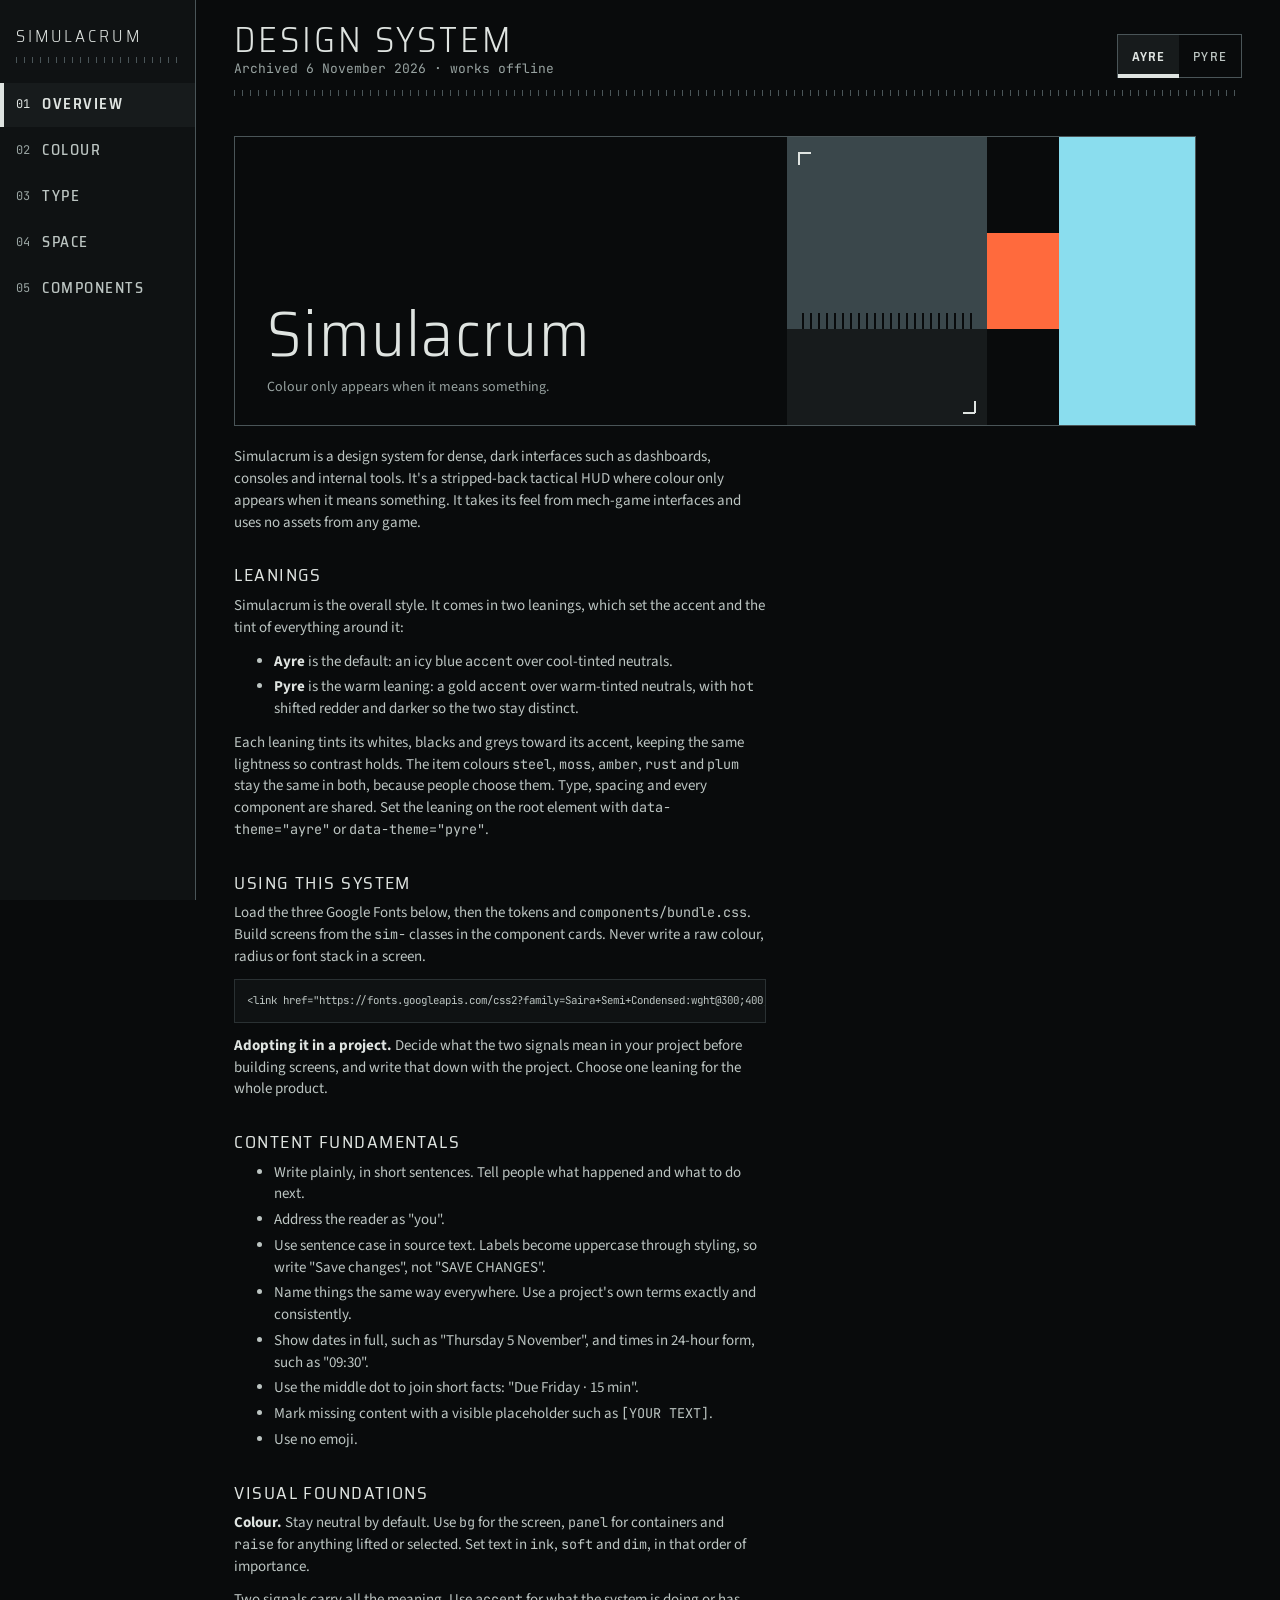
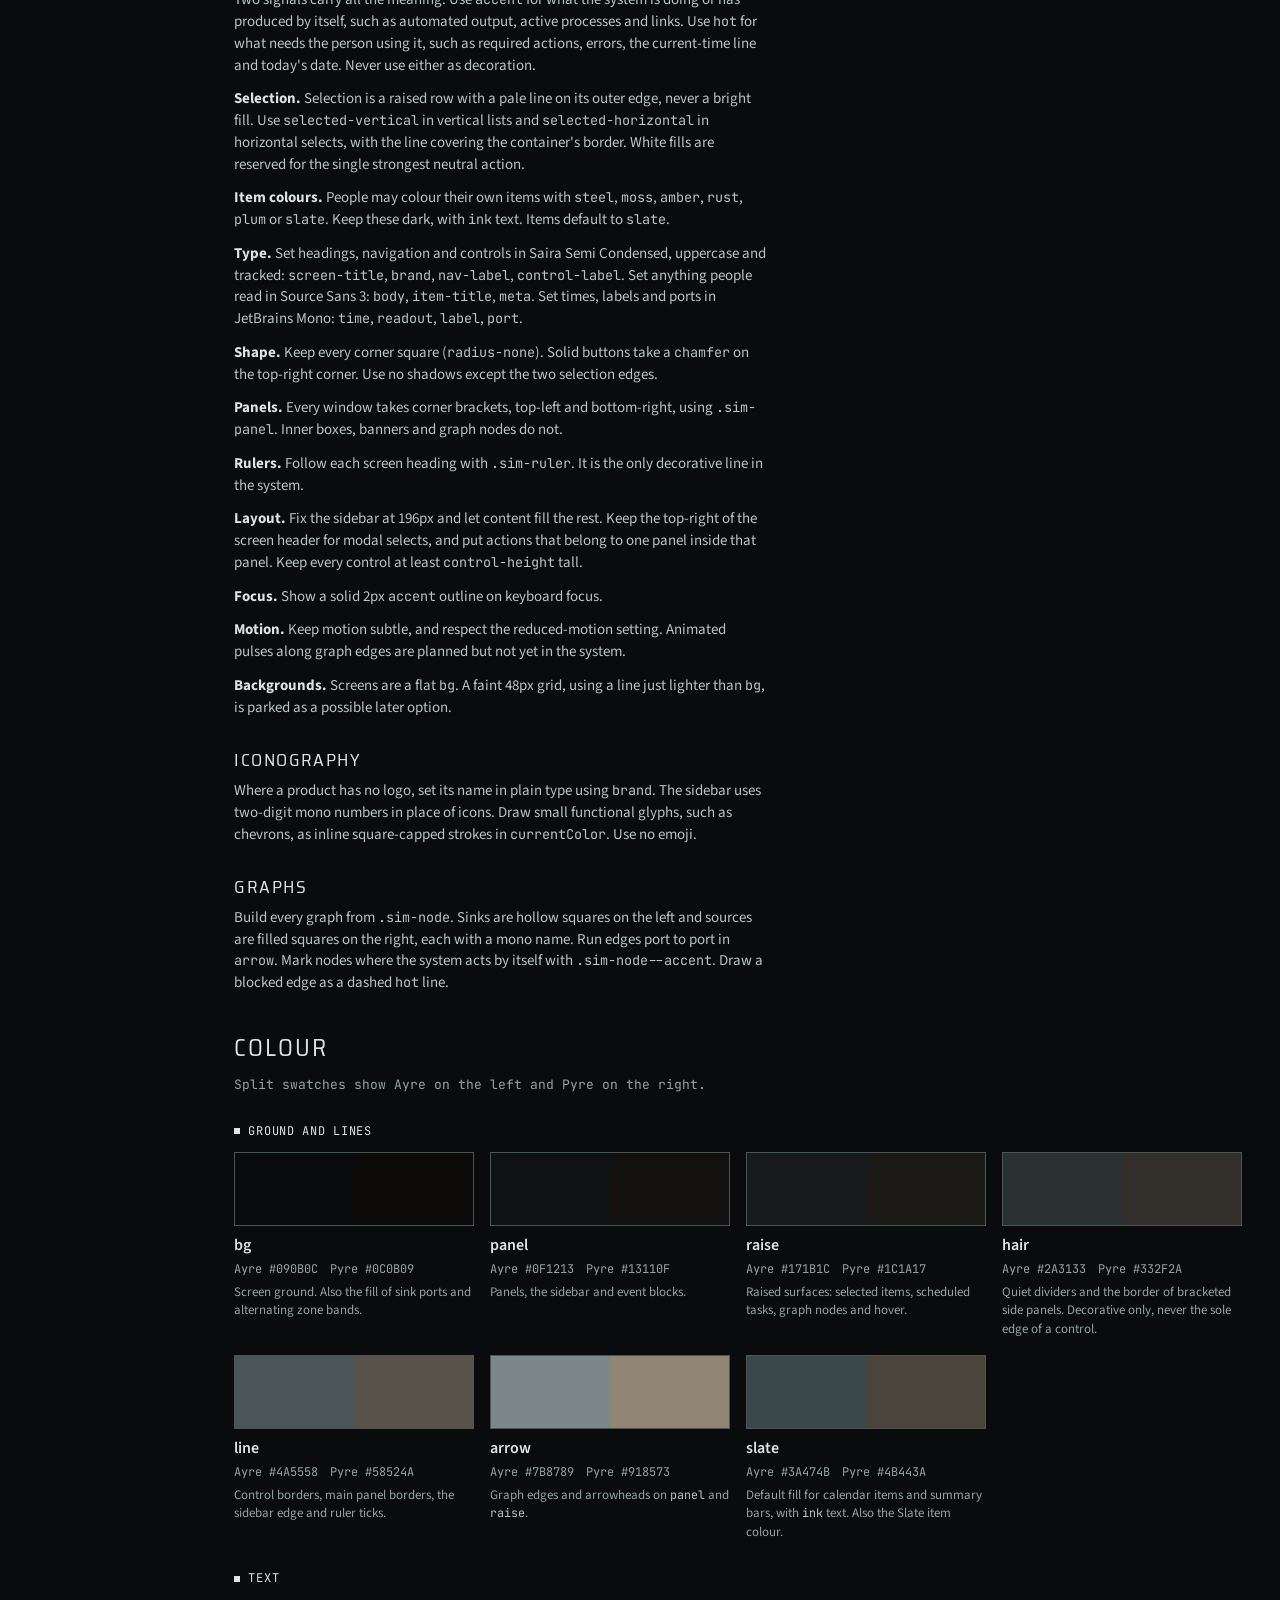
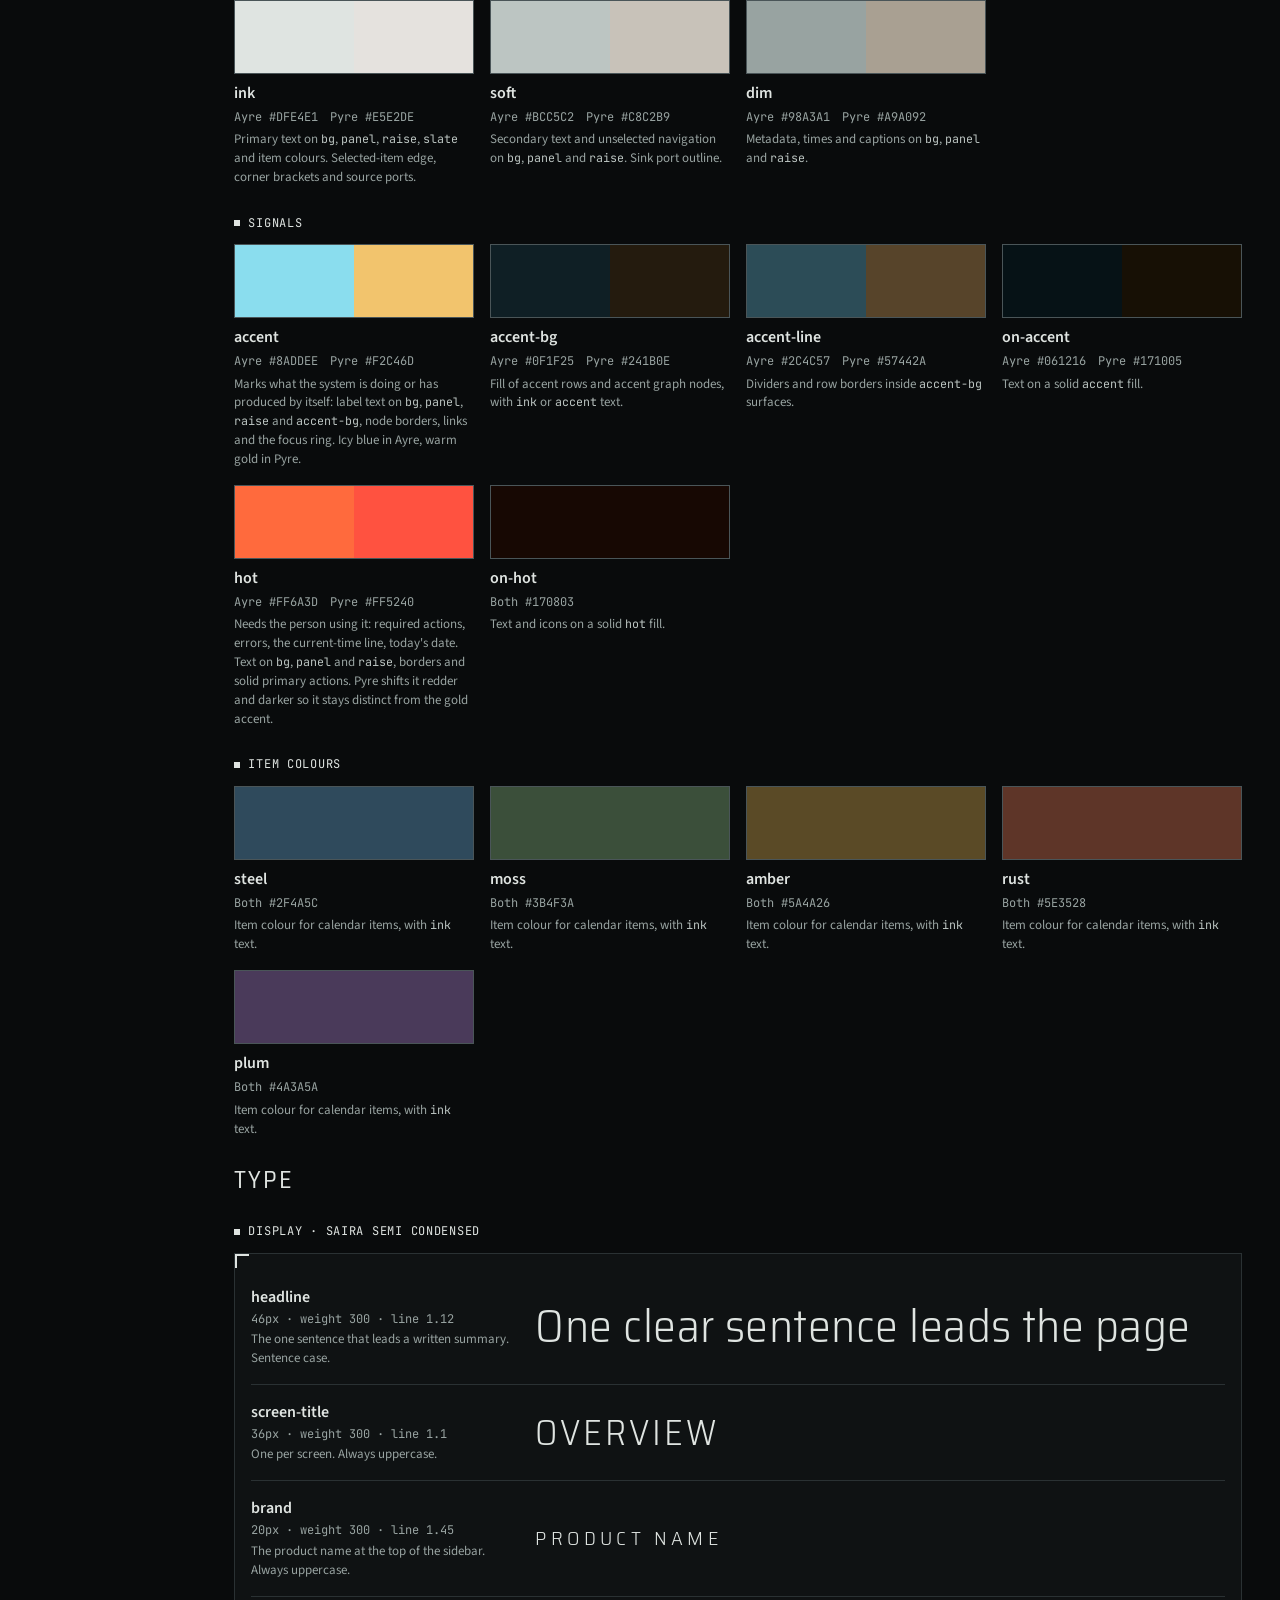
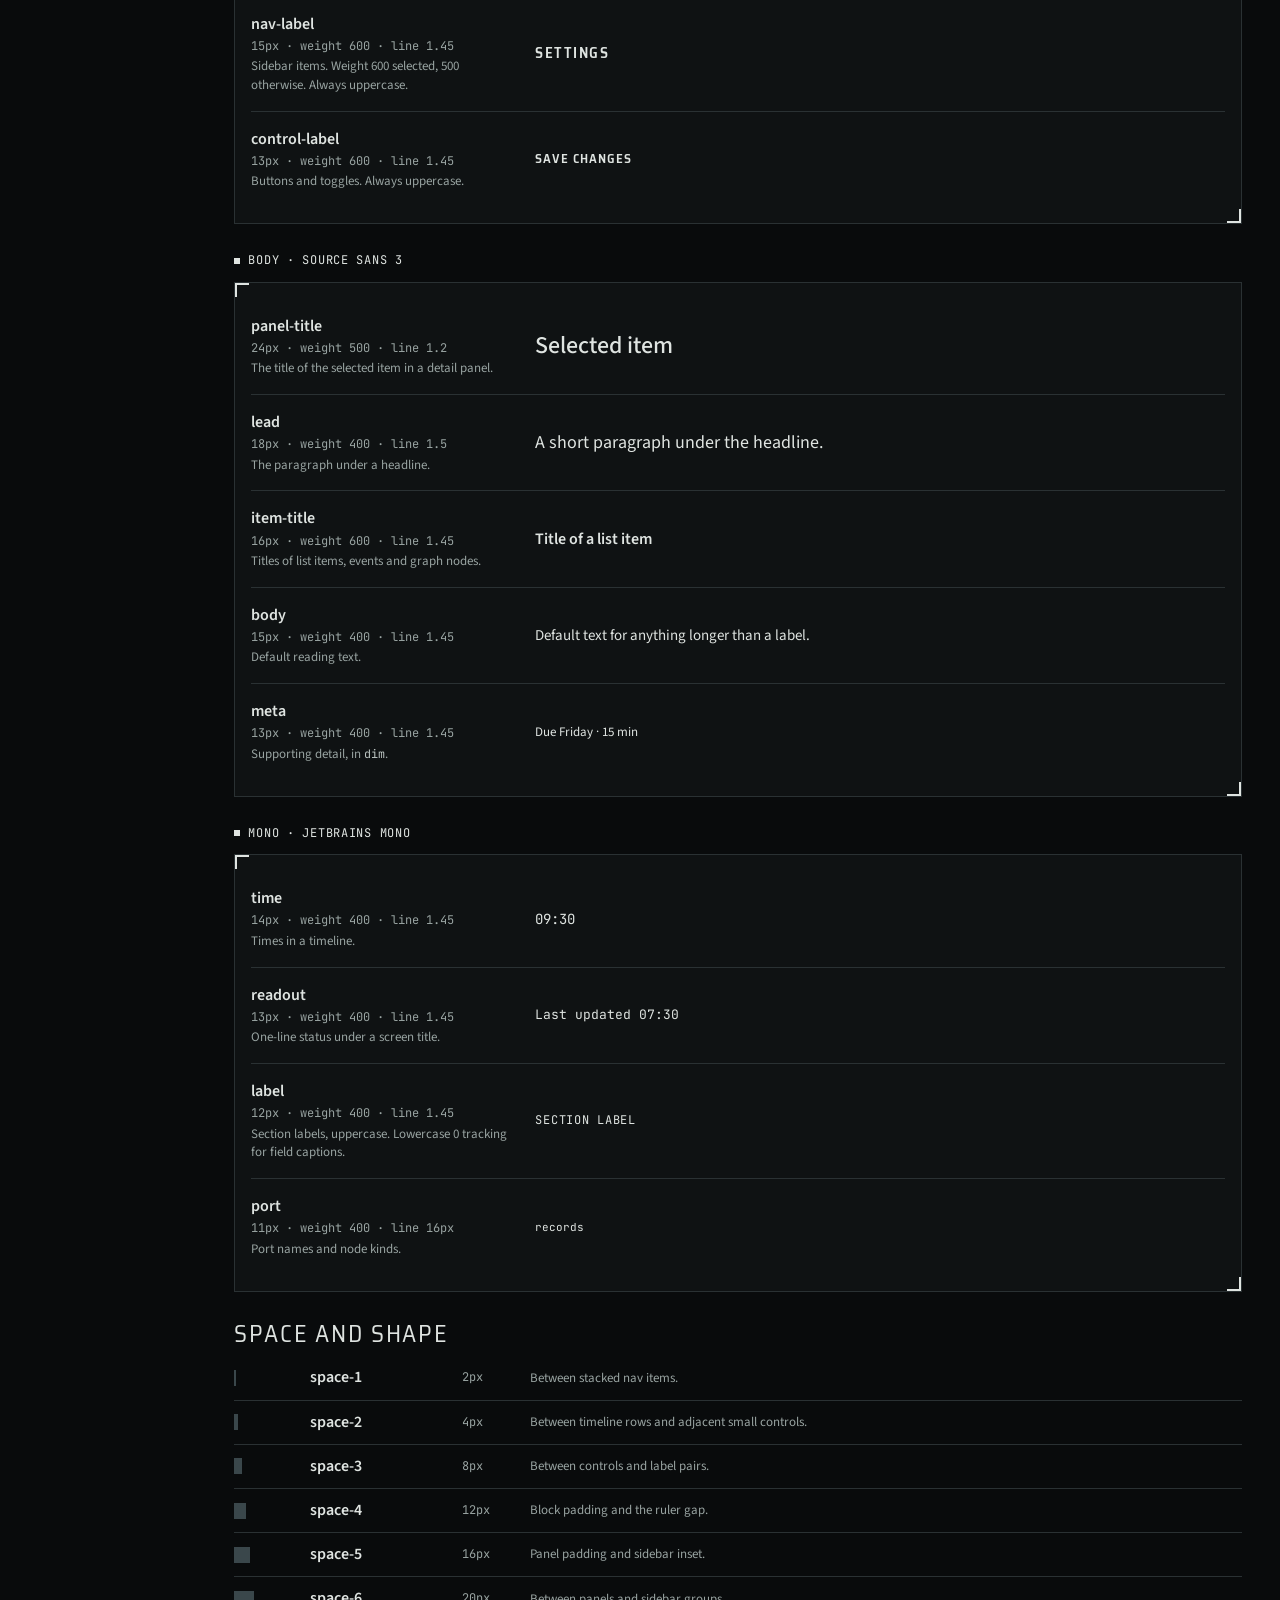
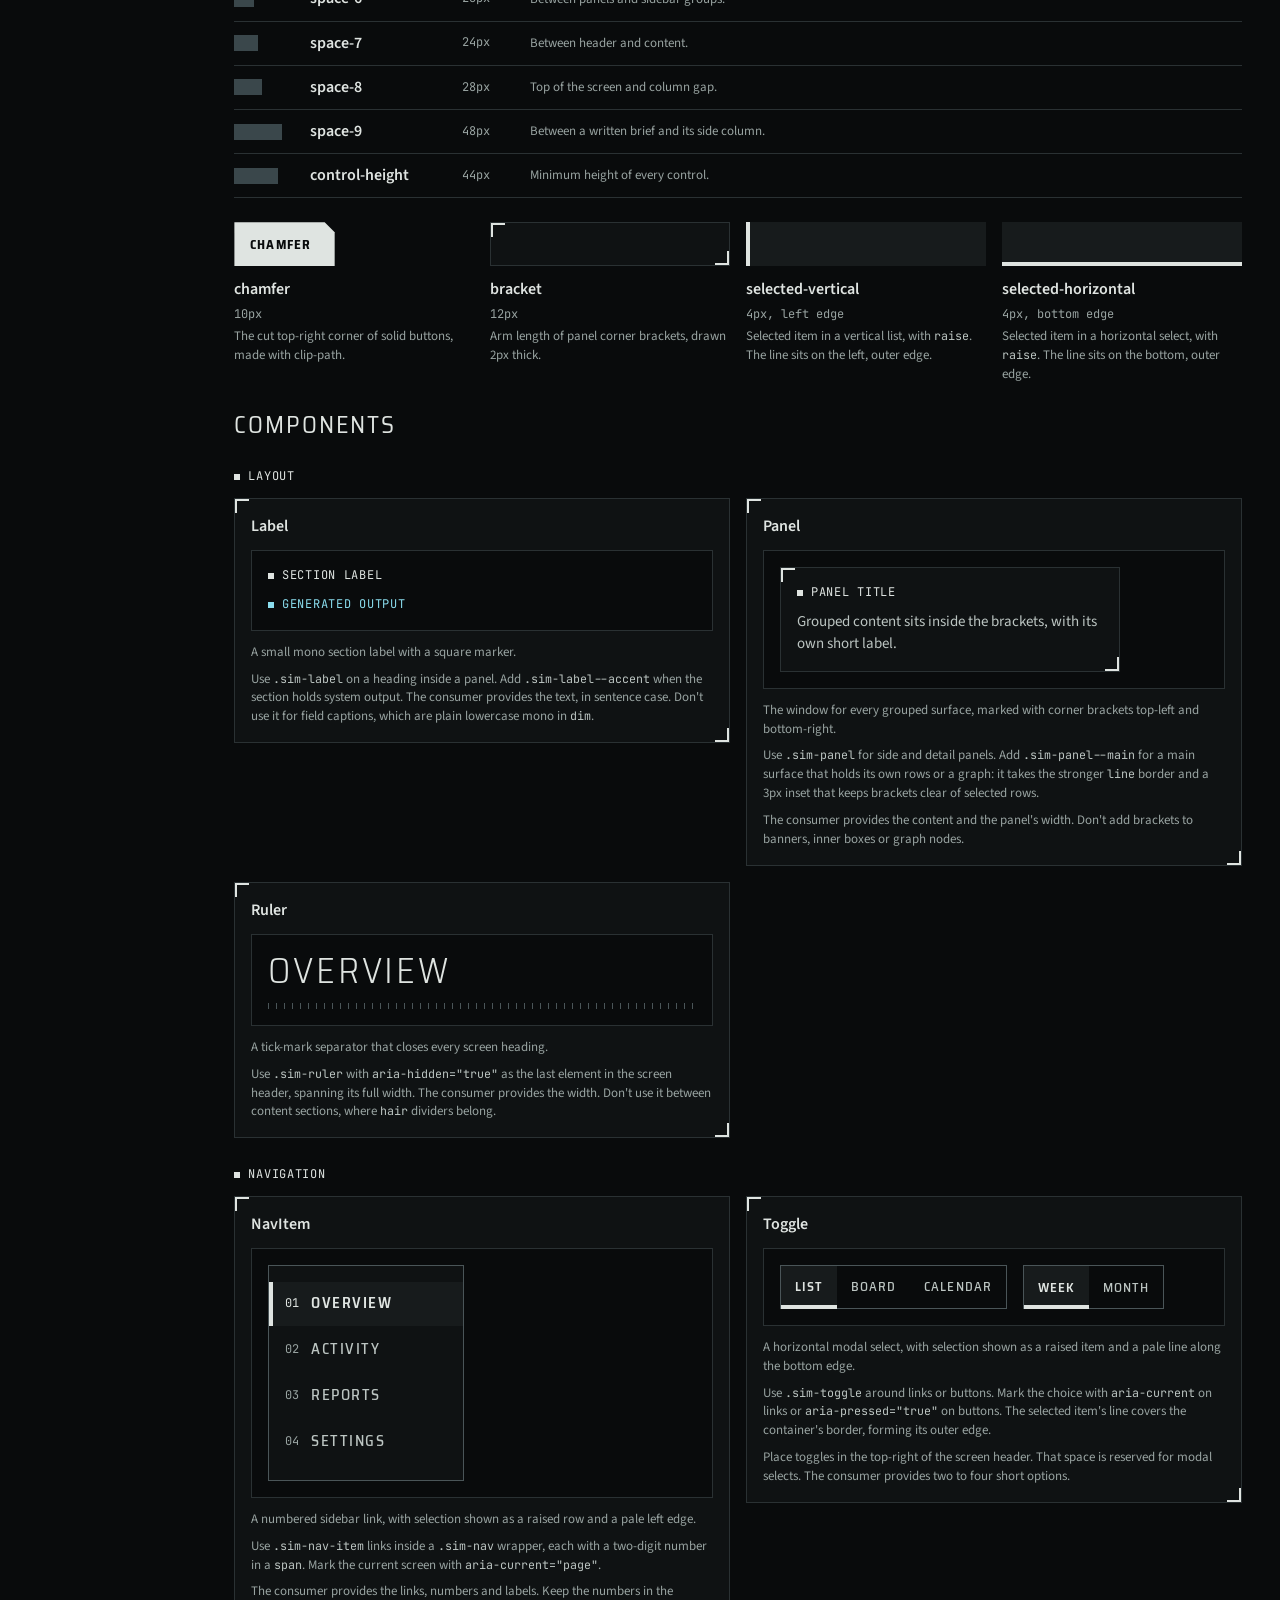
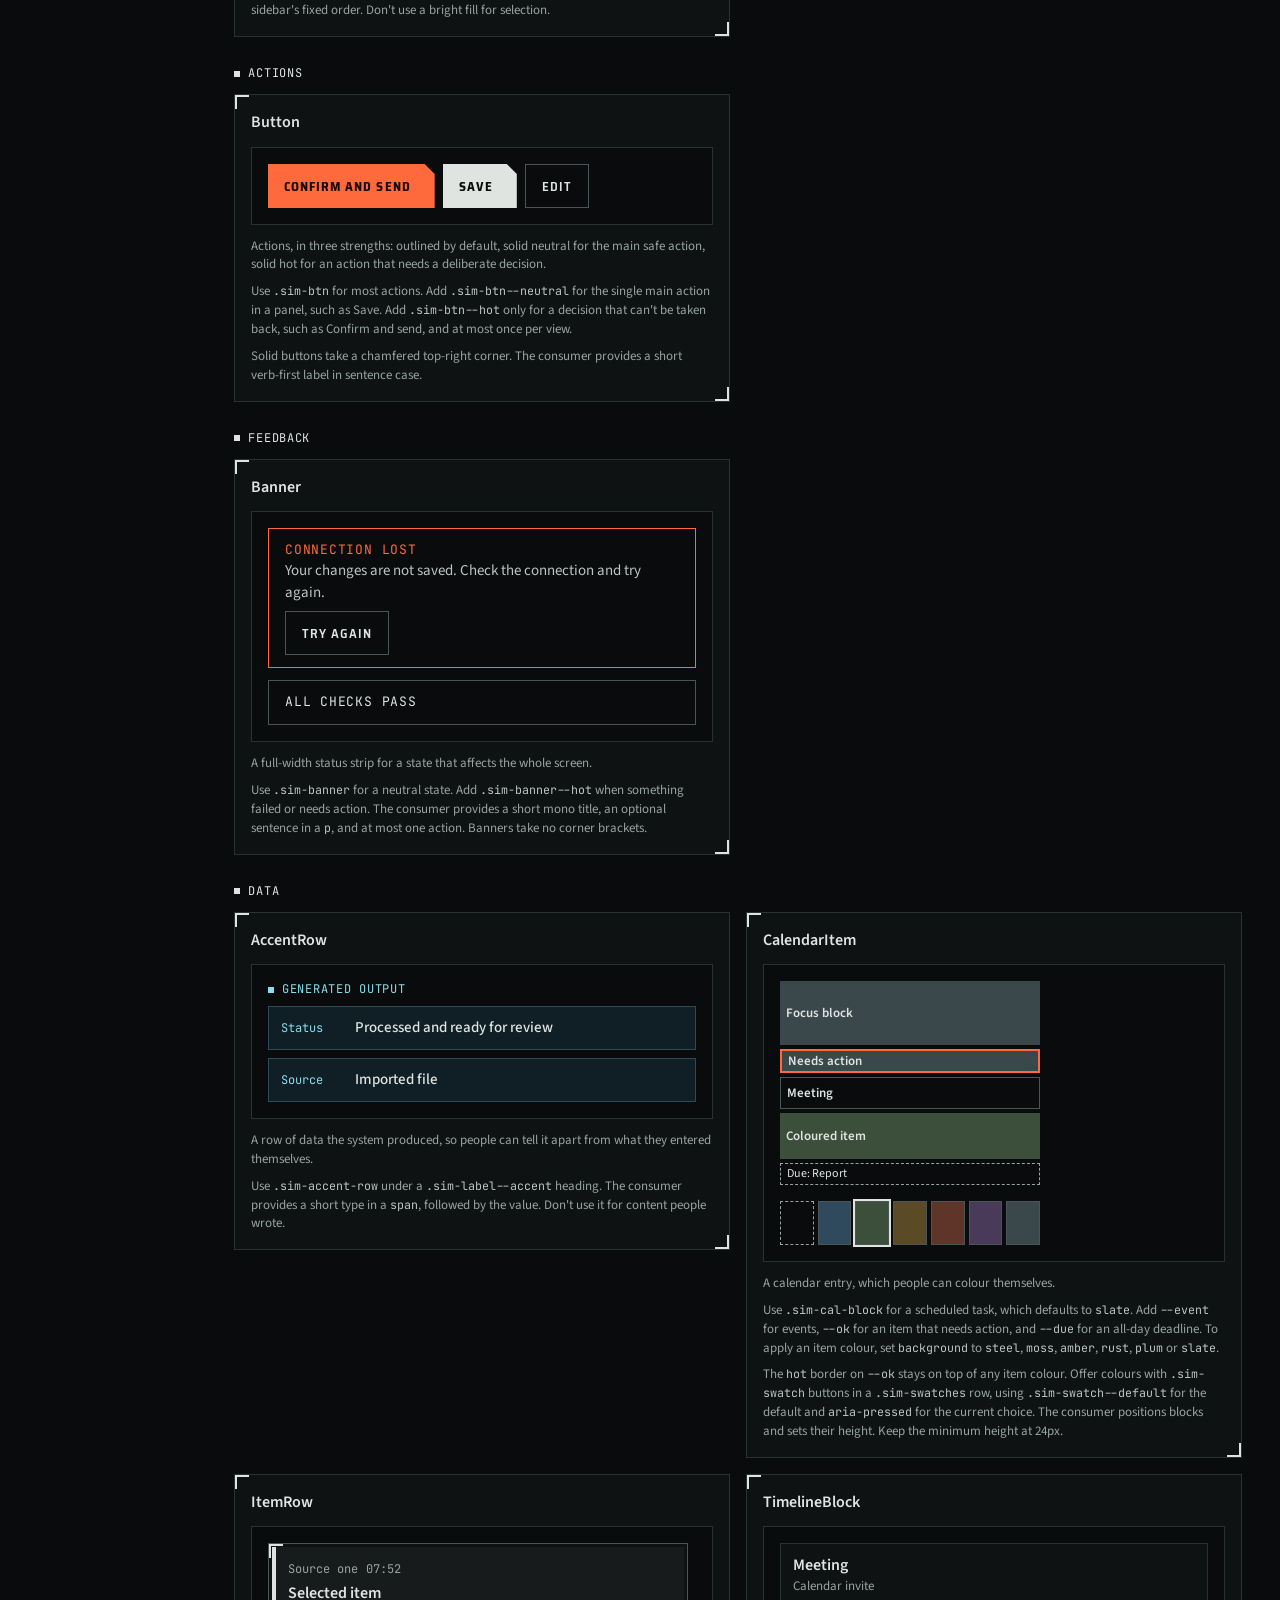
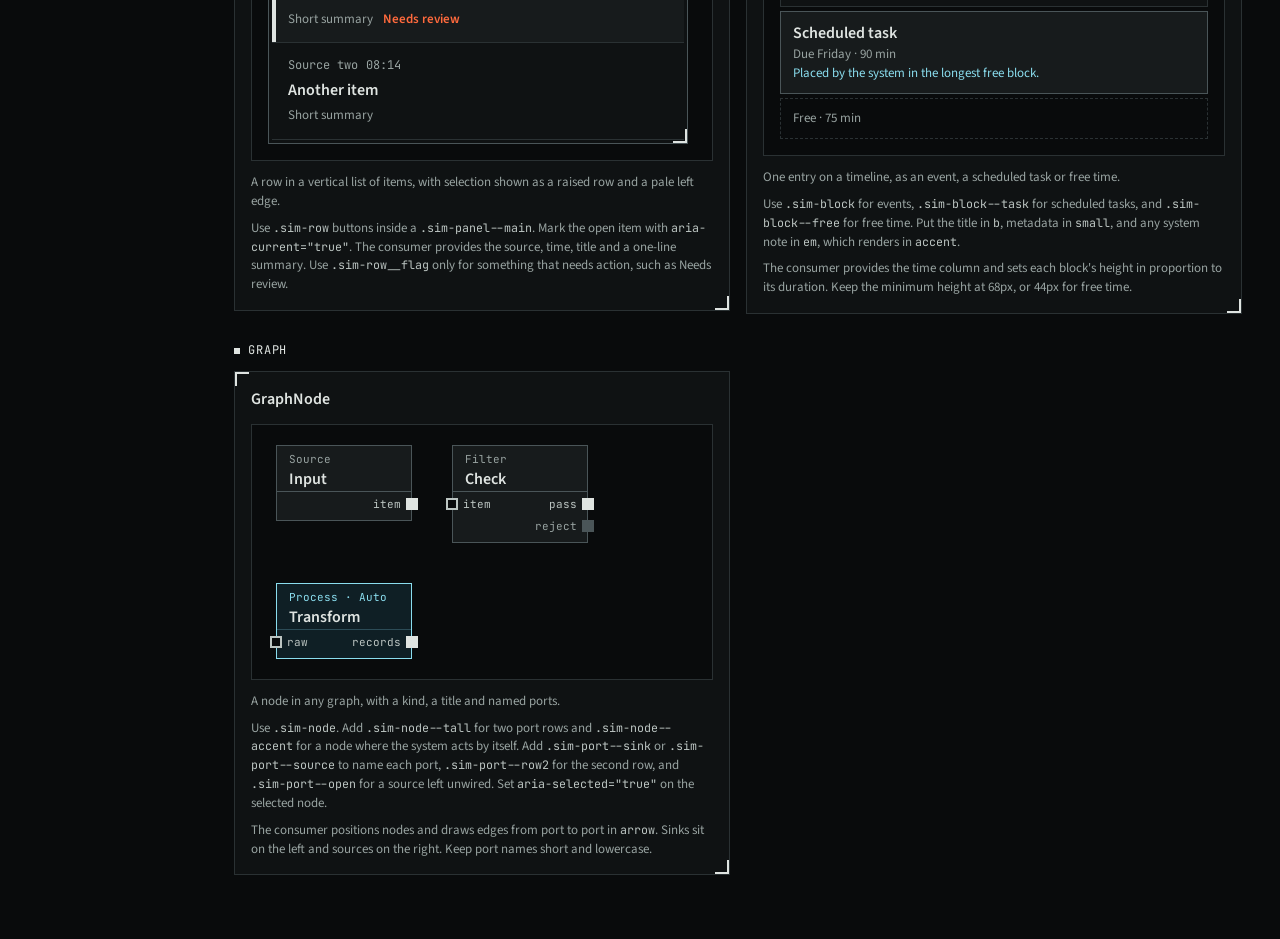
==== commit 78b31a44: "Make generic" ====
--- a/index.html
+++ b/index.html
@@ -128,8 +128,8 @@
 .sim-row__foot { display: flex; flex-wrap: wrap; gap: var(--space-2) 10px; font-size: 13px; color: var(--dim); }
 .sim-row__flag { font-weight: 600; color: var(--hot); }
 
-.sim-model-row { padding: 10px var(--space-4); display: grid; grid-template-columns: 64px minmax(0, 1fr); gap: 10px; align-items: baseline; background: var(--accent-bg); border: 1px solid var(--accent-line); font-weight: 500; }
-.sim-model-row span { font-family: var(--font-mono); font-size: 12px; font-weight: 400; color: var(--accent); }
+.sim-accent-row { padding: 10px var(--space-4); display: grid; grid-template-columns: 64px minmax(0, 1fr); gap: 10px; align-items: baseline; background: var(--accent-bg); border: 1px solid var(--accent-line); font-weight: 500; }
+.sim-accent-row span { font-family: var(--font-mono); font-size: 12px; font-weight: 400; color: var(--accent); }
 
 .sim-banner { padding: var(--space-4) var(--space-5); display: flex; flex-wrap: wrap; gap: var(--space-3) var(--space-5); align-items: center; justify-content: space-between; background: var(--bg); border: 1px solid var(--line); }
 .sim-banner--hot { border-color: var(--hot); }
@@ -258,7 +258,7 @@
 </header>
 <section id="overview" aria-label="Overview">
 <div class="cover"><iframe data-preview="Cover" title="Simulacrum cover"></iframe></div>
-<div class="book"><p>Simulacrum is the design system for Secretary, a personal assistant server. It's a dark, stripped-back tactical HUD where colour only appears when it means something. It takes its feel from mech-game interfaces and uses no assets from any game.</p>
+<div class="book"><p>Simulacrum is a design system for dense, dark interfaces such as dashboards, consoles and internal tools. It's a stripped-back tactical HUD where colour only appears when it means something. It takes its feel from mech-game interfaces and uses no assets from any game.</p>
 <h2>Leanings</h2>
 <p>Simulacrum is the overall style. It comes in two leanings, which set the accent and the tint of everything around it:</p>
 <ul>
@@ -270,43 +270,44 @@
 <p>Load the three Google Fonts below, then the tokens and <code>components/bundle.css</code>. Build screens from the <code>sim-</code> classes in the component cards. Never write a raw colour, radius or font stack in a screen.</p>
 <pre><code class="language-html">&lt;link href=&quot;https://fonts.googleapis.com/css2?family=Saira+Semi+Condensed:wght@300;400;500;600;700&amp;family=JetBrains+Mono:wght@400;500&amp;family=Source+Sans+3:wght@400;500;600;700&amp;display=swap&quot; rel=&quot;stylesheet&quot;&gt;
 </code></pre>
+<p><strong>Adopting it in a project.</strong> Decide what the two signals mean in your project before building screens, and write that down with the project. Choose one leaning for the whole product.</p>
 <h2>Content fundamentals</h2>
 <ul>
-<li>Write plainly, in short sentences. Tell the owner what happened and what to do: "Nothing goes out until you approve it."</li>
-<li>Address the owner as "you". The assistant never says "I".</li>
-<li>Use sentence case in source text. Labels become uppercase through styling, so write "Approve and send", not "APPROVE AND SEND".</li>
-<li>Name the system's real concepts exactly: source, sink, cast, router, planner, panel.</li>
-<li>Write dates as "Thursday 5 November" and times in 24-hour form, "09:30".</li>
+<li>Write plainly, in short sentences. Tell people what happened and what to do next.</li>
+<li>Address the reader as "you".</li>
+<li>Use sentence case in source text. Labels become uppercase through styling, so write "Save changes", not "SAVE CHANGES".</li>
+<li>Name things the same way everywhere. Use a project's own terms exactly and consistently.</li>
+<li>Show dates in full, such as "Thursday 5 November", and times in 24-hour form, such as "09:30".</li>
 <li>Use the middle dot to join short facts: "Due Friday · 15 min".</li>
-<li>Mark missing rules as a visible placeholder such as <code>[YOUR RULE]</code>.</li>
+<li>Mark missing content with a visible placeholder such as <code>[YOUR TEXT]</code>.</li>
 <li>Use no emoji.</li>
 </ul>
 <h2>Visual foundations</h2>
 <p><strong>Colour.</strong> Stay neutral by default. Use <code>bg</code> for the screen, <code>panel</code> for containers and <code>raise</code> for anything lifted or selected. Set text in <code>ink</code>, <code>soft</code> and <code>dim</code>, in that order of importance.</p>
-<p>Two signals carry all the meaning. Use <code>accent</code> only for model calls and casts. Use <code>hot</code> only for what needs the owner: approvals, refused edges, the now line and today's date. Never use either as decoration.</p>
+<p>Two signals carry all the meaning. Use <code>accent</code> for what the system is doing or has produced by itself, such as automated output, active processes and links. Use <code>hot</code> for what needs the person using it, such as required actions, errors, the current-time line and today's date. Never use either as decoration.</p>
 <p><strong>Selection.</strong> Selection is a raised row with a pale line on its outer edge, never a bright fill. Use <code>selected-vertical</code> in vertical lists and <code>selected-horizontal</code> in horizontal selects, with the line covering the container's border. White fills are reserved for the single strongest neutral action.</p>
-<p><strong>Item colours.</strong> People may colour calendar items with <code>steel</code>, <code>moss</code>, <code>amber</code>, <code>rust</code>, <code>plum</code> or <code>slate</code>. Keep these dark, with <code>ink</code> text. Fitted tasks default to <code>slate</code>.</p>
+<p><strong>Item colours.</strong> People may colour their own items with <code>steel</code>, <code>moss</code>, <code>amber</code>, <code>rust</code>, <code>plum</code> or <code>slate</code>. Keep these dark, with <code>ink</code> text. Items default to <code>slate</code>.</p>
 <p><strong>Type.</strong> Set headings, navigation and controls in Saira Semi Condensed, uppercase and tracked: <code>screen-title</code>, <code>brand</code>, <code>nav-label</code>, <code>control-label</code>. Set anything people read in Source Sans 3: <code>body</code>, <code>item-title</code>, <code>meta</code>. Set times, labels and ports in JetBrains Mono: <code>time</code>, <code>readout</code>, <code>label</code>, <code>port</code>.</p>
 <p><strong>Shape.</strong> Keep every corner square (<code>radius-none</code>). Solid buttons take a <code>chamfer</code> on the top-right corner. Use no shadows except the two selection edges.</p>
 <p><strong>Panels.</strong> Every window takes corner brackets, top-left and bottom-right, using <code>.sim-panel</code>. Inner boxes, banners and graph nodes do not.</p>
 <p><strong>Rulers.</strong> Follow each screen heading with <code>.sim-ruler</code>. It is the only decorative line in the system.</p>
 <p><strong>Layout.</strong> Fix the sidebar at 196px and let content fill the rest. Keep the top-right of the screen header for modal selects, and put actions that belong to one panel inside that panel. Keep every control at least <code>control-height</code> tall.</p>
 <p><strong>Focus.</strong> Show a solid 2px <code>accent</code> outline on keyboard focus.</p>
-<p><strong>Motion.</strong> Keep motion subtle, and respect the reduced-motion setting. Animated data pulses along graph edges are planned but not yet in the system.</p>
+<p><strong>Motion.</strong> Keep motion subtle, and respect the reduced-motion setting. Animated pulses along graph edges are planned but not yet in the system.</p>
 <p><strong>Backgrounds.</strong> Screens are a flat <code>bg</code>. A faint 48px grid, using a line just lighter than <code>bg</code>, is parked as a possible later option.</p>
 <h2>Iconography</h2>
-<p>The product has no logo, so set its name in plain type using <code>brand</code>. The sidebar uses two-digit mono numbers in place of icons. Draw small functional glyphs, such as chevrons, as inline square-capped strokes in <code>currentColor</code>. Use no emoji.</p>
+<p>Where a product has no logo, set its name in plain type using <code>brand</code>. The sidebar uses two-digit mono numbers in place of icons. Draw small functional glyphs, such as chevrons, as inline square-capped strokes in <code>currentColor</code>. Use no emoji.</p>
 <h2>Graphs</h2>
-<p>Build every graph, routing or boundaries, from <code>.sim-node</code>. Sinks are hollow squares on the left and sources are filled squares on the right, each with a mono name. Run edges port to port in <code>arrow</code>. Mark nodes that call the model, and casts, with <code>.sim-node--accent</code>. Draw a refused edge as a dashed <code>hot</code> line.</p></div>
+<p>Build every graph from <code>.sim-node</code>. Sinks are hollow squares on the left and sources are filled squares on the right, each with a mono name. Run edges port to port in <code>arrow</code>. Mark nodes where the system acts by itself with <code>.sim-node--accent</code>. Draw a blocked edge as a dashed <code>hot</code> line.</p></div>
 </section>
 <section id="colour" aria-label="Colour">
 <h2>Colour</h2>
 <p class="readout">Split swatches show Ayre on the left and Pyre on the right.</p>
-<h3 class="sim-label">Ground and lines</h3><div class="swatches"><article class="swatch"><div class="chips" aria-hidden="true"><span style="background:#090B0C"></span><span style="background:#0C0B09"></span></div><h4>bg</h4><div class="hex"><span>Ayre #090B0C</span><span>Pyre #0C0B09</span></div><p>Screen ground. Also the fill of sink ports and alternating zone bands.</p></article><article class="swatch"><div class="chips" aria-hidden="true"><span style="background:#0F1213"></span><span style="background:#13110F"></span></div><h4>panel</h4><div class="hex"><span>Ayre #0F1213</span><span>Pyre #13110F</span></div><p>Panels, the sidebar and event blocks.</p></article><article class="swatch"><div class="chips" aria-hidden="true"><span style="background:#171B1C"></span><span style="background:#1C1A17"></span></div><h4>raise</h4><div class="hex"><span>Ayre #171B1C</span><span>Pyre #1C1A17</span></div><p>Raised surfaces: selected items, fitted tasks in the timeline, graph nodes and hover.</p></article><article class="swatch"><div class="chips" aria-hidden="true"><span style="background:#2A3133"></span><span style="background:#332F2A"></span></div><h4>hair</h4><div class="hex"><span>Ayre #2A3133</span><span>Pyre #332F2A</span></div><p>Quiet dividers and the border of bracketed side panels. Decorative only, never the sole edge of a control.</p></article><article class="swatch"><div class="chips" aria-hidden="true"><span style="background:#4A5558"></span><span style="background:#58524A"></span></div><h4>line</h4><div class="hex"><span>Ayre #4A5558</span><span>Pyre #58524A</span></div><p>Control borders, main panel borders, the sidebar edge and ruler ticks.</p></article><article class="swatch"><div class="chips" aria-hidden="true"><span style="background:#7B8789"></span><span style="background:#918573"></span></div><h4>arrow</h4><div class="hex"><span>Ayre #7B8789</span><span>Pyre #918573</span></div><p>Graph edges and arrowheads on <code>panel</code> and <code>raise</code>.</p></article><article class="swatch"><div class="chips" aria-hidden="true"><span style="background:#3A474B"></span><span style="background:#4B443A"></span></div><h4>slate</h4><div class="hex"><span>Ayre #3A474B</span><span>Pyre #4B443A</span></div><p>Fitted-task blocks and day-at-a-glance task bars, with <code>ink</code> text. Also the Slate item colour.</p></article></div><h3 class="sim-label">Text</h3><div class="swatches"><article class="swatch"><div class="chips" aria-hidden="true"><span style="background:#DFE4E1"></span><span style="background:#E5E2DE"></span></div><h4>ink</h4><div class="hex"><span>Ayre #DFE4E1</span><span>Pyre #E5E2DE</span></div><p>Primary text on <code>bg</code>, <code>panel</code>, <code>raise</code>, <code>slate</code> and item colours. Selected-item edge, corner brackets and source ports.</p></article><article class="swatch"><div class="chips" aria-hidden="true"><span style="background:#BCC5C2"></span><span style="background:#C8C2B9"></span></div><h4>soft</h4><div class="hex"><span>Ayre #BCC5C2</span><span>Pyre #C8C2B9</span></div><p>Secondary text and unselected navigation on <code>bg</code>, <code>panel</code> and <code>raise</code>. Sink port outline.</p></article><article class="swatch"><div class="chips" aria-hidden="true"><span style="background:#98A3A1"></span><span style="background:#A9A092"></span></div><h4>dim</h4><div class="hex"><span>Ayre #98A3A1</span><span>Pyre #A9A092</span></div><p>Metadata, times and captions on <code>bg</code>, <code>panel</code> and <code>raise</code>.</p></article></div><h3 class="sim-label">Signals</h3><div class="swatches"><article class="swatch"><div class="chips" aria-hidden="true"><span style="background:#8ADDEE"></span><span style="background:#F2C46D"></span></div><h4>accent</h4><div class="hex"><span>Ayre #8ADDEE</span><span>Pyre #F2C46D</span></div><p>Marks model calls and casts: label text on <code>bg</code>, <code>panel</code>, <code>raise</code> and <code>accent-bg</code>, node borders, links and the focus ring. Icy blue in Ayre, warm gold in Pyre.</p></article><article class="swatch"><div class="chips" aria-hidden="true"><span style="background:#0F1F25"></span><span style="background:#241B0E"></span></div><h4>accent-bg</h4><div class="hex"><span>Ayre #0F1F25</span><span>Pyre #241B0E</span></div><p>Fill of model-touched rows and accent graph nodes, with <code>ink</code> or <code>accent</code> text.</p></article><article class="swatch"><div class="chips" aria-hidden="true"><span style="background:#2C4C57"></span><span style="background:#57442A"></span></div><h4>accent-line</h4><div class="hex"><span>Ayre #2C4C57</span><span>Pyre #57442A</span></div><p>Dividers and row borders inside <code>accent-bg</code> surfaces.</p></article><article class="swatch"><div class="chips" aria-hidden="true"><span style="background:#061216"></span><span style="background:#171005"></span></div><h4>on-accent</h4><div class="hex"><span>Ayre #061216</span><span>Pyre #171005</span></div><p>Text on a solid <code>accent</code> fill.</p></article><article class="swatch"><div class="chips" aria-hidden="true"><span style="background:#FF6A3D"></span><span style="background:#FF5240"></span></div><h4>hot</h4><div class="hex"><span>Ayre #FF6A3D</span><span>Pyre #FF5240</span></div><p>Needs the owner: approvals, refused edges, the now line, today's date. Text on <code>bg</code>, <code>panel</code> and <code>raise</code>, borders and solid primary actions. Pyre shifts it redder and darker so it stays distinct from the gold accent.</p></article><article class="swatch"><div class="chips" aria-hidden="true"><span style="background:#170803"></span></div><h4>on-hot</h4><div class="hex"><span>Both #170803</span></div><p>Text and icons on a solid <code>hot</code> fill.</p></article></div><h3 class="sim-label">Item colours</h3><div class="swatches"><article class="swatch"><div class="chips" aria-hidden="true"><span style="background:#2F4A5C"></span></div><h4>steel</h4><div class="hex"><span>Both #2F4A5C</span></div><p>Item colour for calendar items, with <code>ink</code> text.</p></article><article class="swatch"><div class="chips" aria-hidden="true"><span style="background:#3B4F3A"></span></div><h4>moss</h4><div class="hex"><span>Both #3B4F3A</span></div><p>Item colour for calendar items, with <code>ink</code> text.</p></article><article class="swatch"><div class="chips" aria-hidden="true"><span style="background:#5A4A26"></span></div><h4>amber</h4><div class="hex"><span>Both #5A4A26</span></div><p>Item colour for calendar items, with <code>ink</code> text.</p></article><article class="swatch"><div class="chips" aria-hidden="true"><span style="background:#5E3528"></span></div><h4>rust</h4><div class="hex"><span>Both #5E3528</span></div><p>Item colour for calendar items, with <code>ink</code> text.</p></article><article class="swatch"><div class="chips" aria-hidden="true"><span style="background:#4A3A5A"></span></div><h4>plum</h4><div class="hex"><span>Both #4A3A5A</span></div><p>Item colour for calendar items, with <code>ink</code> text.</p></article></div>
+<h3 class="sim-label">Ground and lines</h3><div class="swatches"><article class="swatch"><div class="chips" aria-hidden="true"><span style="background:#090B0C"></span><span style="background:#0C0B09"></span></div><h4>bg</h4><div class="hex"><span>Ayre #090B0C</span><span>Pyre #0C0B09</span></div><p>Screen ground. Also the fill of sink ports and alternating zone bands.</p></article><article class="swatch"><div class="chips" aria-hidden="true"><span style="background:#0F1213"></span><span style="background:#13110F"></span></div><h4>panel</h4><div class="hex"><span>Ayre #0F1213</span><span>Pyre #13110F</span></div><p>Panels, the sidebar and event blocks.</p></article><article class="swatch"><div class="chips" aria-hidden="true"><span style="background:#171B1C"></span><span style="background:#1C1A17"></span></div><h4>raise</h4><div class="hex"><span>Ayre #171B1C</span><span>Pyre #1C1A17</span></div><p>Raised surfaces: selected items, scheduled tasks, graph nodes and hover.</p></article><article class="swatch"><div class="chips" aria-hidden="true"><span style="background:#2A3133"></span><span style="background:#332F2A"></span></div><h4>hair</h4><div class="hex"><span>Ayre #2A3133</span><span>Pyre #332F2A</span></div><p>Quiet dividers and the border of bracketed side panels. Decorative only, never the sole edge of a control.</p></article><article class="swatch"><div class="chips" aria-hidden="true"><span style="background:#4A5558"></span><span style="background:#58524A"></span></div><h4>line</h4><div class="hex"><span>Ayre #4A5558</span><span>Pyre #58524A</span></div><p>Control borders, main panel borders, the sidebar edge and ruler ticks.</p></article><article class="swatch"><div class="chips" aria-hidden="true"><span style="background:#7B8789"></span><span style="background:#918573"></span></div><h4>arrow</h4><div class="hex"><span>Ayre #7B8789</span><span>Pyre #918573</span></div><p>Graph edges and arrowheads on <code>panel</code> and <code>raise</code>.</p></article><article class="swatch"><div class="chips" aria-hidden="true"><span style="background:#3A474B"></span><span style="background:#4B443A"></span></div><h4>slate</h4><div class="hex"><span>Ayre #3A474B</span><span>Pyre #4B443A</span></div><p>Default fill for calendar items and summary bars, with <code>ink</code> text. Also the Slate item colour.</p></article></div><h3 class="sim-label">Text</h3><div class="swatches"><article class="swatch"><div class="chips" aria-hidden="true"><span style="background:#DFE4E1"></span><span style="background:#E5E2DE"></span></div><h4>ink</h4><div class="hex"><span>Ayre #DFE4E1</span><span>Pyre #E5E2DE</span></div><p>Primary text on <code>bg</code>, <code>panel</code>, <code>raise</code>, <code>slate</code> and item colours. Selected-item edge, corner brackets and source ports.</p></article><article class="swatch"><div class="chips" aria-hidden="true"><span style="background:#BCC5C2"></span><span style="background:#C8C2B9"></span></div><h4>soft</h4><div class="hex"><span>Ayre #BCC5C2</span><span>Pyre #C8C2B9</span></div><p>Secondary text and unselected navigation on <code>bg</code>, <code>panel</code> and <code>raise</code>. Sink port outline.</p></article><article class="swatch"><div class="chips" aria-hidden="true"><span style="background:#98A3A1"></span><span style="background:#A9A092"></span></div><h4>dim</h4><div class="hex"><span>Ayre #98A3A1</span><span>Pyre #A9A092</span></div><p>Metadata, times and captions on <code>bg</code>, <code>panel</code> and <code>raise</code>.</p></article></div><h3 class="sim-label">Signals</h3><div class="swatches"><article class="swatch"><div class="chips" aria-hidden="true"><span style="background:#8ADDEE"></span><span style="background:#F2C46D"></span></div><h4>accent</h4><div class="hex"><span>Ayre #8ADDEE</span><span>Pyre #F2C46D</span></div><p>Marks what the system is doing or has produced by itself: label text on <code>bg</code>, <code>panel</code>, <code>raise</code> and <code>accent-bg</code>, node borders, links and the focus ring. Icy blue in Ayre, warm gold in Pyre.</p></article><article class="swatch"><div class="chips" aria-hidden="true"><span style="background:#0F1F25"></span><span style="background:#241B0E"></span></div><h4>accent-bg</h4><div class="hex"><span>Ayre #0F1F25</span><span>Pyre #241B0E</span></div><p>Fill of accent rows and accent graph nodes, with <code>ink</code> or <code>accent</code> text.</p></article><article class="swatch"><div class="chips" aria-hidden="true"><span style="background:#2C4C57"></span><span style="background:#57442A"></span></div><h4>accent-line</h4><div class="hex"><span>Ayre #2C4C57</span><span>Pyre #57442A</span></div><p>Dividers and row borders inside <code>accent-bg</code> surfaces.</p></article><article class="swatch"><div class="chips" aria-hidden="true"><span style="background:#061216"></span><span style="background:#171005"></span></div><h4>on-accent</h4><div class="hex"><span>Ayre #061216</span><span>Pyre #171005</span></div><p>Text on a solid <code>accent</code> fill.</p></article><article class="swatch"><div class="chips" aria-hidden="true"><span style="background:#FF6A3D"></span><span style="background:#FF5240"></span></div><h4>hot</h4><div class="hex"><span>Ayre #FF6A3D</span><span>Pyre #FF5240</span></div><p>Needs the person using it: required actions, errors, the current-time line, today's date. Text on <code>bg</code>, <code>panel</code> and <code>raise</code>, borders and solid primary actions. Pyre shifts it redder and darker so it stays distinct from the gold accent.</p></article><article class="swatch"><div class="chips" aria-hidden="true"><span style="background:#170803"></span></div><h4>on-hot</h4><div class="hex"><span>Both #170803</span></div><p>Text and icons on a solid <code>hot</code> fill.</p></article></div><h3 class="sim-label">Item colours</h3><div class="swatches"><article class="swatch"><div class="chips" aria-hidden="true"><span style="background:#2F4A5C"></span></div><h4>steel</h4><div class="hex"><span>Both #2F4A5C</span></div><p>Item colour for calendar items, with <code>ink</code> text.</p></article><article class="swatch"><div class="chips" aria-hidden="true"><span style="background:#3B4F3A"></span></div><h4>moss</h4><div class="hex"><span>Both #3B4F3A</span></div><p>Item colour for calendar items, with <code>ink</code> text.</p></article><article class="swatch"><div class="chips" aria-hidden="true"><span style="background:#5A4A26"></span></div><h4>amber</h4><div class="hex"><span>Both #5A4A26</span></div><p>Item colour for calendar items, with <code>ink</code> text.</p></article><article class="swatch"><div class="chips" aria-hidden="true"><span style="background:#5E3528"></span></div><h4>rust</h4><div class="hex"><span>Both #5E3528</span></div><p>Item colour for calendar items, with <code>ink</code> text.</p></article><article class="swatch"><div class="chips" aria-hidden="true"><span style="background:#4A3A5A"></span></div><h4>plum</h4><div class="hex"><span>Both #4A3A5A</span></div><p>Item colour for calendar items, with <code>ink</code> text.</p></article></div>
 </section>
 <section id="type" aria-label="Type">
 <h2>Type</h2>
-<h3 class="sim-label">Display · Saira Semi Condensed</h3><div class="sim-panel type-list"><div class="type-row"><div class="type-meta"><h4>headline</h4><div class="hex">46px · weight 300 · line 1.12</div><p>The one sentence that leads a written brief. Sentence case.</p></div><div class="type-sample" style="font-family:var(--font-display);font-size:46px;line-height:1.12;font-weight:300;letter-spacing:0.01em">Protect the morning block</div></div><div class="type-row"><div class="type-meta"><h4>screen-title</h4><div class="hex">36px · weight 300 · line 1.1</div><p>One per screen. Always uppercase.</p></div><div class="type-sample" style="font-family:var(--font-display);font-size:36px;line-height:1.1;font-weight:300;letter-spacing:0.08em">THURSDAY 5 NOVEMBER</div></div><div class="type-row"><div class="type-meta"><h4>brand</h4><div class="hex">20px · weight 300 · line 1.45</div><p>The product name at the top of the sidebar. Always uppercase.</p></div><div class="type-sample" style="font-family:var(--font-display);font-size:20px;line-height:1.45;font-weight:300;letter-spacing:0.22em">SECRETARY</div></div><div class="type-row"><div class="type-meta"><h4>nav-label</h4><div class="hex">15px · weight 600 · line 1.45</div><p>Sidebar items. Weight 600 selected, 500 otherwise. Always uppercase.</p></div><div class="type-sample" style="font-family:var(--font-display);font-size:15px;line-height:1.45;font-weight:600;letter-spacing:0.1em">ROUTING</div></div><div class="type-row"><div class="type-meta"><h4>control-label</h4><div class="hex">13px · weight 600 · line 1.45</div><p>Buttons and toggles. Always uppercase.</p></div><div class="type-sample" style="font-family:var(--font-display);font-size:13px;line-height:1.45;font-weight:600;letter-spacing:0.08em">APPROVE AND SEND</div></div></div><h3 class="sim-label">Body · Source Sans 3</h3><div class="sim-panel type-list"><div class="type-row"><div class="type-meta"><h4>panel-title</h4><div class="hex">24px · weight 500 · line 1.2</div><p>The title of the selected item in a detail panel.</p></div><div class="type-sample" style="font-family:var(--font-body);font-size:24px;line-height:1.2;font-weight:500">Contract renewal</div></div><div class="type-row"><div class="type-meta"><h4>lead</h4><div class="hex">18px · weight 400 · line 1.5</div><p>The paragraph under a headline.</p></div><div class="type-sample" style="font-family:var(--font-body);font-size:18px;line-height:1.5;font-weight:400">Three fixed points today.</div></div><div class="type-row"><div class="type-meta"><h4>item-title</h4><div class="hex">16px · weight 600 · line 1.45</div><p>Titles of tasks, events, inbox items and graph nodes.</p></div><div class="type-sample" style="font-family:var(--font-body);font-size:16px;line-height:1.45;font-weight:600">Reply to Sam about the contract</div></div><div class="type-row"><div class="type-meta"><h4>body</h4><div class="hex">15px · weight 400 · line 1.45</div><p>Default reading text.</p></div><div class="type-sample" style="font-family:var(--font-body);font-size:15px;line-height:1.45;font-weight:400">Sam&#x27;s reply sits straight after the budget notes.</div></div><div class="type-row"><div class="type-meta"><h4>meta</h4><div class="hex">13px · weight 400 · line 1.45</div><p>Supporting detail, in <code>dim</code>.</p></div><div class="type-sample" style="font-family:var(--font-body);font-size:13px;line-height:1.45;font-weight:400">Due Friday · 15 min</div></div></div><h3 class="sim-label">Mono · JetBrains Mono</h3><div class="sim-panel type-list"><div class="type-row"><div class="type-meta"><h4>time</h4><div class="hex">14px · weight 400 · line 1.45</div><p>Times in a timeline.</p></div><div class="type-sample" style="font-family:var(--font-mono);font-size:14px;line-height:1.45;font-weight:400">09:30</div></div><div class="type-row"><div class="type-meta"><h4>readout</h4><div class="hex">13px · weight 400 · line 1.45</div><p>One-line status under a screen title.</p></div><div class="type-sample" style="font-family:var(--font-mono);font-size:13px;line-height:1.45;font-weight:400">Plan saved 07:30</div></div><div class="type-row"><div class="type-meta"><h4>label</h4><div class="hex">12px · weight 400 · line 1.45</div><p>Section labels, uppercase. Lowercase 0 tracking for field captions.</p></div><div class="type-sample" style="font-family:var(--font-mono);font-size:12px;line-height:1.45;font-weight:400;letter-spacing:0.06em">EXTRACTED BY THE MODEL</div></div><div class="type-row"><div class="type-meta"><h4>port</h4><div class="hex">11px · weight 400 · line 16px</div><p>Port names and node kinds.</p></div><div class="type-sample" style="font-family:var(--font-mono);font-size:11px;line-height:16px;font-weight:400">records</div></div></div>
+<h3 class="sim-label">Display · Saira Semi Condensed</h3><div class="sim-panel type-list"><div class="type-row"><div class="type-meta"><h4>headline</h4><div class="hex">46px · weight 300 · line 1.12</div><p>The one sentence that leads a written summary. Sentence case.</p></div><div class="type-sample" style="font-family:var(--font-display);font-size:46px;line-height:1.12;font-weight:300;letter-spacing:0.01em">One clear sentence leads the page</div></div><div class="type-row"><div class="type-meta"><h4>screen-title</h4><div class="hex">36px · weight 300 · line 1.1</div><p>One per screen. Always uppercase.</p></div><div class="type-sample" style="font-family:var(--font-display);font-size:36px;line-height:1.1;font-weight:300;letter-spacing:0.08em">OVERVIEW</div></div><div class="type-row"><div class="type-meta"><h4>brand</h4><div class="hex">20px · weight 300 · line 1.45</div><p>The product name at the top of the sidebar. Always uppercase.</p></div><div class="type-sample" style="font-family:var(--font-display);font-size:20px;line-height:1.45;font-weight:300;letter-spacing:0.22em">PRODUCT NAME</div></div><div class="type-row"><div class="type-meta"><h4>nav-label</h4><div class="hex">15px · weight 600 · line 1.45</div><p>Sidebar items. Weight 600 selected, 500 otherwise. Always uppercase.</p></div><div class="type-sample" style="font-family:var(--font-display);font-size:15px;line-height:1.45;font-weight:600;letter-spacing:0.1em">SETTINGS</div></div><div class="type-row"><div class="type-meta"><h4>control-label</h4><div class="hex">13px · weight 600 · line 1.45</div><p>Buttons and toggles. Always uppercase.</p></div><div class="type-sample" style="font-family:var(--font-display);font-size:13px;line-height:1.45;font-weight:600;letter-spacing:0.08em">SAVE CHANGES</div></div></div><h3 class="sim-label">Body · Source Sans 3</h3><div class="sim-panel type-list"><div class="type-row"><div class="type-meta"><h4>panel-title</h4><div class="hex">24px · weight 500 · line 1.2</div><p>The title of the selected item in a detail panel.</p></div><div class="type-sample" style="font-family:var(--font-body);font-size:24px;line-height:1.2;font-weight:500">Selected item</div></div><div class="type-row"><div class="type-meta"><h4>lead</h4><div class="hex">18px · weight 400 · line 1.5</div><p>The paragraph under a headline.</p></div><div class="type-sample" style="font-family:var(--font-body);font-size:18px;line-height:1.5;font-weight:400">A short paragraph under the headline.</div></div><div class="type-row"><div class="type-meta"><h4>item-title</h4><div class="hex">16px · weight 600 · line 1.45</div><p>Titles of list items, events and graph nodes.</p></div><div class="type-sample" style="font-family:var(--font-body);font-size:16px;line-height:1.45;font-weight:600">Title of a list item</div></div><div class="type-row"><div class="type-meta"><h4>body</h4><div class="hex">15px · weight 400 · line 1.45</div><p>Default reading text.</p></div><div class="type-sample" style="font-family:var(--font-body);font-size:15px;line-height:1.45;font-weight:400">Default text for anything longer than a label.</div></div><div class="type-row"><div class="type-meta"><h4>meta</h4><div class="hex">13px · weight 400 · line 1.45</div><p>Supporting detail, in <code>dim</code>.</p></div><div class="type-sample" style="font-family:var(--font-body);font-size:13px;line-height:1.45;font-weight:400">Due Friday · 15 min</div></div></div><h3 class="sim-label">Mono · JetBrains Mono</h3><div class="sim-panel type-list"><div class="type-row"><div class="type-meta"><h4>time</h4><div class="hex">14px · weight 400 · line 1.45</div><p>Times in a timeline.</p></div><div class="type-sample" style="font-family:var(--font-mono);font-size:14px;line-height:1.45;font-weight:400">09:30</div></div><div class="type-row"><div class="type-meta"><h4>readout</h4><div class="hex">13px · weight 400 · line 1.45</div><p>One-line status under a screen title.</p></div><div class="type-sample" style="font-family:var(--font-mono);font-size:13px;line-height:1.45;font-weight:400">Last updated 07:30</div></div><div class="type-row"><div class="type-meta"><h4>label</h4><div class="hex">12px · weight 400 · line 1.45</div><p>Section labels, uppercase. Lowercase 0 tracking for field captions.</p></div><div class="type-sample" style="font-family:var(--font-mono);font-size:12px;line-height:1.45;font-weight:400;letter-spacing:0.06em">SECTION LABEL</div></div><div class="type-row"><div class="type-meta"><h4>port</h4><div class="hex">11px · weight 400 · line 16px</div><p>Port names and node kinds.</p></div><div class="type-sample" style="font-family:var(--font-mono);font-size:11px;line-height:16px;font-weight:400">records</div></div></div>
 </section>
 <section id="space" aria-label="Space">
 <h2>Space and shape</h2>
@@ -316,29 +317,29 @@
 <section id="components" aria-label="Components">
 <h2>Components</h2>
 <h3 class="sim-label">Layout</h3><div class="comps"><article class="sim-panel comp"><h4>Label</h4><div class="stage"><iframe data-preview="Label" title="Label preview" style="height:96px"></iframe></div><div class="doc"><p>A small mono section label with a square marker.</p>
-<p>Use <code>.sim-label</code> on a heading inside a panel. Add <code>.sim-label--accent</code> when the section holds model output. The consumer provides the text, in sentence case. Don't use it for field captions, which are plain lowercase mono in <code>dim</code>.</p></div></article><article class="sim-panel comp"><h4>Panel</h4><div class="stage"><iframe data-preview="Panel" title="Panel preview" style="height:170px"></iframe></div><div class="doc"><p>The window for every grouped surface, marked with corner brackets top-left and bottom-right.</p>
+<p>Use <code>.sim-label</code> on a heading inside a panel. Add <code>.sim-label--accent</code> when the section holds system output. The consumer provides the text, in sentence case. Don't use it for field captions, which are plain lowercase mono in <code>dim</code>.</p></div></article><article class="sim-panel comp"><h4>Panel</h4><div class="stage"><iframe data-preview="Panel" title="Panel preview" style="height:170px"></iframe></div><div class="doc"><p>The window for every grouped surface, marked with corner brackets top-left and bottom-right.</p>
 <p>Use <code>.sim-panel</code> for side and detail panels. Add <code>.sim-panel--main</code> for a main surface that holds its own rows or a graph: it takes the stronger <code>line</code> border and a 3px inset that keeps brackets clear of selected rows.</p>
 <p>The consumer provides the content and the panel's width. Don't add brackets to banners, inner boxes or graph nodes.</p></div></article><article class="sim-panel comp"><h4>Ruler</h4><div class="stage"><iframe data-preview="Ruler" title="Ruler preview" style="height:120px"></iframe></div><div class="doc"><p>A tick-mark separator that closes every screen heading.</p>
 <p>Use <code>.sim-ruler</code> with <code>aria-hidden="true"</code> as the last element in the screen header, spanning its full width. The consumer provides the width. Don't use it between content sections, where <code>hair</code> dividers belong.</p></div></article></div><h3 class="sim-label">Navigation</h3><div class="comps"><article class="sim-panel comp"><h4>NavItem</h4><div class="stage"><iframe data-preview="NavItem" title="NavItem preview" style="height:232px"></iframe></div><div class="doc"><p>A numbered sidebar link, with selection shown as a raised row and a pale left edge.</p>
 <p>Use <code>.sim-nav-item</code> links inside a <code>.sim-nav</code> wrapper, each with a two-digit number in a <code>span</code>. Mark the current screen with <code>aria-current="page"</code>.</p>
 <p>The consumer provides the links, numbers and labels. Keep the numbers in the sidebar's fixed order. Don't use a bright fill for selection.</p></div></article><article class="sim-panel comp"><h4>Toggle</h4><div class="stage"><iframe data-preview="Toggle" title="Toggle preview" style="height:88px"></iframe></div><div class="doc"><p>A horizontal modal select, with selection shown as a raised item and a pale line along the bottom edge.</p>
 <p>Use <code>.sim-toggle</code> around links or buttons. Mark the choice with <code>aria-current</code> on links or <code>aria-pressed="true"</code> on buttons. The selected item's line covers the container's border, forming its outer edge.</p>
-<p>Place toggles in the top-right of the screen header. That space is reserved for modal selects. The consumer provides two to four short options.</p></div></article></div><h3 class="sim-label">Actions</h3><div class="comps"><article class="sim-panel comp"><h4>Button</h4><div class="stage"><iframe data-preview="Button" title="Button preview" style="height:88px"></iframe></div><div class="doc"><p>Actions, in three strengths: outlined by default, solid neutral for the main safe action, solid hot when the owner's approval is needed.</p>
-<p>Use <code>.sim-btn</code> for most actions. Add <code>.sim-btn--neutral</code> for the single main action in a panel, such as Keep. Add <code>.sim-btn--hot</code> only for an approval, such as Approve and send, and at most once per view.</p>
+<p>Place toggles in the top-right of the screen header. That space is reserved for modal selects. The consumer provides two to four short options.</p></div></article></div><h3 class="sim-label">Actions</h3><div class="comps"><article class="sim-panel comp"><h4>Button</h4><div class="stage"><iframe data-preview="Button" title="Button preview" style="height:88px"></iframe></div><div class="doc"><p>Actions, in three strengths: outlined by default, solid neutral for the main safe action, solid hot for an action that needs a deliberate decision.</p>
+<p>Use <code>.sim-btn</code> for most actions. Add <code>.sim-btn--neutral</code> for the single main action in a panel, such as Save. Add <code>.sim-btn--hot</code> only for a decision that can't be taken back, such as Confirm and send, and at most once per view.</p>
 <p>Solid buttons take a chamfered top-right corner. The consumer provides a short verb-first label in sentence case.</p></div></article></div><h3 class="sim-label">Feedback</h3><div class="comps"><article class="sim-panel comp"><h4>Banner</h4><div class="stage"><iframe data-preview="Banner" title="Banner preview" style="height:176px"></iframe></div><div class="doc"><p>A full-width status strip for a state that affects the whole screen.</p>
-<p>Use <code>.sim-banner</code> for a neutral state. Add <code>.sim-banner--hot</code> when something was refused or needs the owner. The consumer provides a short mono title, an optional sentence in a <code>p</code>, and at most one action. Banners take no corner brackets.</p></div></article></div><h3 class="sim-label">Data</h3><div class="comps"><article class="sim-panel comp"><h4>CalendarItem</h4><div class="stage"><iframe data-preview="CalendarItem" title="CalendarItem preview" style="height:290px"></iframe></div><div class="doc"><p>A calendar entry, which people can colour themselves.</p>
-<p>Use <code>.sim-cal-block</code> for a fitted task, which defaults to <code>slate</code>. Add <code>--event</code> for events, <code>--ok</code> for a task that needs approval, and <code>--due</code> for an all-day deadline. To apply an item colour, set <code>background</code> to <code>steel</code>, <code>moss</code>, <code>amber</code>, <code>rust</code>, <code>plum</code> or <code>slate</code>.</p>
+<p>Use <code>.sim-banner</code> for a neutral state. Add <code>.sim-banner--hot</code> when something failed or needs action. The consumer provides a short mono title, an optional sentence in a <code>p</code>, and at most one action. Banners take no corner brackets.</p></div></article></div><h3 class="sim-label">Data</h3><div class="comps"><article class="sim-panel comp"><h4>AccentRow</h4><div class="stage"><iframe data-preview="AccentRow" title="AccentRow preview" style="height:150px"></iframe></div><div class="doc"><p>A row of data the system produced, so people can tell it apart from what they entered themselves.</p>
+<p>Use <code>.sim-accent-row</code> under a <code>.sim-label--accent</code> heading. The consumer provides a short type in a <code>span</code>, followed by the value. Don't use it for content people wrote.</p></div></article><article class="sim-panel comp"><h4>CalendarItem</h4><div class="stage"><iframe data-preview="CalendarItem" title="CalendarItem preview" style="height:290px"></iframe></div><div class="doc"><p>A calendar entry, which people can colour themselves.</p>
+<p>Use <code>.sim-cal-block</code> for a scheduled task, which defaults to <code>slate</code>. Add <code>--event</code> for events, <code>--ok</code> for an item that needs action, and <code>--due</code> for an all-day deadline. To apply an item colour, set <code>background</code> to <code>steel</code>, <code>moss</code>, <code>amber</code>, <code>rust</code>, <code>plum</code> or <code>slate</code>.</p>
 <p>The <code>hot</code> border on <code>--ok</code> stays on top of any item colour. Offer colours with <code>.sim-swatch</code> buttons in a <code>.sim-swatches</code> row, using <code>.sim-swatch--default</code> for the default and <code>aria-pressed</code> for the current choice. The consumer positions blocks and sets their height. Keep the minimum height at 24px.</p></div></article><article class="sim-panel comp"><h4>ItemRow</h4><div class="stage"><iframe data-preview="ItemRow" title="ItemRow preview" style="height:230px"></iframe></div><div class="doc"><p>A row in a vertical list of items, with selection shown as a raised row and a pale left edge.</p>
-<p>Use <code>.sim-row</code> buttons inside a <code>.sim-panel--main</code>. Mark the open item with <code>aria-current="true"</code>. The consumer provides the source, time, title and a one-line summary. Use <code>.sim-row__flag</code> only for something that needs the owner, such as Needs your OK.</p></div></article><article class="sim-panel comp"><h4>ModelRow</h4><div class="stage"><iframe data-preview="ModelRow" title="ModelRow preview" style="height:150px"></iframe></div><div class="doc"><p>A row of data the model produced, so the owner can tell it apart from their own input.</p>
-<p>Use <code>.sim-model-row</code> under a <code>.sim-label--accent</code> heading. The consumer provides a short type in a <code>span</code>, such as Task or Person, followed by the value. Don't use it for content the owner wrote.</p></div></article><article class="sim-panel comp"><h4>TimelineBlock</h4><div class="stage"><iframe data-preview="TimelineBlock" title="TimelineBlock preview" style="height:250px"></iframe></div><div class="doc"><p>One entry on the day's timeline, as an event, a fitted task or free time.</p>
-<p>Use <code>.sim-block</code> for events, <code>.sim-block--task</code> for tasks the plan fitted, and <code>.sim-block--free</code> for free time. Put the title in <code>b</code>, metadata in <code>small</code>, and any model explanation in <code>em</code>, which renders in <code>accent</code>.</p>
+<p>Use <code>.sim-row</code> buttons inside a <code>.sim-panel--main</code>. Mark the open item with <code>aria-current="true"</code>. The consumer provides the source, time, title and a one-line summary. Use <code>.sim-row__flag</code> only for something that needs action, such as Needs review.</p></div></article><article class="sim-panel comp"><h4>TimelineBlock</h4><div class="stage"><iframe data-preview="TimelineBlock" title="TimelineBlock preview" style="height:250px"></iframe></div><div class="doc"><p>One entry on a timeline, as an event, a scheduled task or free time.</p>
+<p>Use <code>.sim-block</code> for events, <code>.sim-block--task</code> for scheduled tasks, and <code>.sim-block--free</code> for free time. Put the title in <code>b</code>, metadata in <code>small</code>, and any system note in <code>em</code>, which renders in <code>accent</code>.</p>
 <p>The consumer provides the time column and sets each block's height in proportion to its duration. Keep the minimum height at 68px, or 44px for free time.</p></div></article></div><h3 class="sim-label">Graph</h3><div class="comps"><article class="sim-panel comp"><h4>GraphNode</h4><div class="stage"><iframe data-preview="GraphNode" title="GraphNode preview" style="height:150px"></iframe></div><div class="doc"><p>A node in any graph, with a kind, a title and named ports.</p>
-<p>Use <code>.sim-node</code>. Add <code>.sim-node--tall</code> for two port rows and <code>.sim-node--accent</code> for a node that calls the model or casts data. Add <code>.sim-port--sink</code> or <code>.sim-port--source</code> to name each port, <code>.sim-port--row2</code> for the second row, and <code>.sim-port--open</code> for a source left unwired. Set <code>aria-selected="true"</code> on the selected node.</p>
+<p>Use <code>.sim-node</code>. Add <code>.sim-node--tall</code> for two port rows and <code>.sim-node--accent</code> for a node where the system acts by itself. Add <code>.sim-port--sink</code> or <code>.sim-port--source</code> to name each port, <code>.sim-port--row2</code> for the second row, and <code>.sim-port--open</code> for a source left unwired. Set <code>aria-selected="true"</code> on the selected node.</p>
 <p>The consumer positions nodes and draws edges from port to port in <code>arrow</code>. Sinks sit on the left and sources on the right. Keep port names short and lowercase.</p></div></article></div>
 </section>
 </main>
 </div>
-<script type="application/json" id="previews">{"Cover": "<!doctype html>\n<html lang=\"en\">\n<head>\n<meta charset=\"utf-8\">\n<title>Simulacrum<\/title>\n<style>\n  html, body { margin: 0; height: 100%; }\n  body { background: var(--bg); color: var(--ink); overflow: hidden; }\n  .cover { position: relative; height: 288px; overflow: hidden; }\n  .art { position: absolute; top: 0; left: 480px; width: 480px; height: 288px; }\n  .art svg { display: block; width: 480px; height: 288px; }\n  .text { position: absolute; left: 32px; bottom: 28px; width: 420px; }\n  .name { margin: 0; font-family: var(--font-display); font-size: 64px; line-height: .95; font-weight: 300; letter-spacing: .02em; }\n  .tag { margin: 12px 0 0; font-family: var(--font-body); font-size: 14px; color: var(--dim); }\n  .accent { fill: var(--accent); }\n  .hot { fill: var(--hot); }\n  .slate { fill: var(--slate); }\n  .raise { fill: var(--raise); }\n  .ticks { stroke: var(--bg); stroke-width: 2; }\n  .brk { fill: none; stroke: var(--ink); stroke-width: 2; }\n<\/style>\n<\/head>\n<body>\n<div class=\"cover\">\n<div class=\"art\">\n\u003c!--\n  blocks: slate 200x192, accent 136x288 bleeding top and bottom, hot 64x96, raise 200x96; scales are multiples of space-5 and space-9.\n  arrangement: one tall accent slab with a slate field and a small hot signal, square corners only (radius-none).\n  pattern: precise, technical, mono, so a tick ruler cut from the slate block, the system's own separator, at the ruler's 8px pitch.\n  steps and radii: space-3 pitch, bracket arms from the panel corners, radius-none.\n-->\n<svg viewBox=\"0 0 480 288\" aria-hidden=\"true\">\n<rect class=\"raise\" x=\"72\" y=\"192\" width=\"200\" height=\"96\"><\/rect>\n<rect class=\"slate\" x=\"72\" y=\"0\" width=\"200\" height=\"192\"><\/rect>\n<rect class=\"accent\" x=\"344\" y=\"0\" width=\"136\" height=\"288\"><\/rect>\n<rect class=\"hot\" x=\"272\" y=\"96\" width=\"72\" height=\"96\"><\/rect>\n<g class=\"ticks\">\n<path d=\"M88 176v16M96 176v16M104 176v16M112 176v16M120 176v16M128 176v16M136 176v16M144 176v16M152 176v16M160 176v16M168 176v16M176 176v16M184 176v16M192 176v16M200 176v16M208 176v16M216 176v16M224 176v16M232 176v16M240 176v16M248 176v16M256 176v16\"><\/path>\n<\/g>\n<path class=\"brk\" d=\"M84 28V16H96M260 276V264M260 276H248\"><\/path>\n<\/svg>\n<\/div>\n<div class=\"text\">\n<h1 class=\"name\">Simulacrum<\/h1>\n<p class=\"tag\">Colour only appears when it means something.<\/p>\n<\/div>\n<\/div>\n<\/body>\n<\/html>\n", "Label": "<!doctype html>\n<html lang=\"en\">\n<head><meta charset=\"utf-8\"><title>Label<\/title>\n<style>body{margin:0;padding:16px;display:grid;gap:12px}<\/style><\/head>\n<body>\n<h2 class=\"sim-label\">The day at a glance<\/h2>\n<h2 class=\"sim-label sim-label--accent\">Extracted by the model<\/h2>\n<\/body>\n<\/html>\n", "Panel": "<!doctype html>\n<html lang=\"en\">\n<head><meta charset=\"utf-8\"><title>Panel<\/title>\n<style>body{margin:0;padding:16px}.w{max-width:340px}<\/style><\/head>\n<body>\n<div class=\"w\">\n<section class=\"sim-panel\">\n<h2 class=\"sim-label\" style=\"margin-bottom:10px\">Why this plan<\/h2>\n<p style=\"margin:0;color:var(--soft)\">The budget notes took the long morning block because they are due tomorrow.<\/p>\n<\/section>\n<\/div>\n<\/body>\n<\/html>\n", "Ruler": "<!doctype html>\n<html lang=\"en\">\n<head><meta charset=\"utf-8\"><title>Ruler<\/title>\n<style>body{margin:0;padding:16px}h1{margin:0 0 12px;font-family:var(--font-display);font-size:36px;line-height:1.1;font-weight:300;letter-spacing:.08em;text-transform:uppercase}<\/style><\/head>\n<body>\n<h1>Routing<\/h1>\n<div class=\"sim-ruler\" aria-hidden=\"true\"><\/div>\n<\/body>\n<\/html>\n", "NavItem": "<!doctype html>\n<html lang=\"en\">\n<head><meta charset=\"utf-8\"><title>NavItem<\/title>\n<style>body{margin:0;padding:16px}.side{width:196px;box-sizing:border-box;padding:16px 0;background:var(--panel);border:1px solid var(--line)}<\/style><\/head>\n<body>\n<div class=\"side\">\n<nav class=\"sim-nav\" aria-label=\"Panels\">\n<a class=\"sim-nav-item\" href=\"#today\" aria-current=\"page\"><span>01<\/span>Today<\/a>\n<a class=\"sim-nav-item\" href=\"#inbox\"><span>02<\/span>Inbox<\/a>\n<a class=\"sim-nav-item\" href=\"#routing\"><span>03<\/span>Routing<\/a>\n<a class=\"sim-nav-item\" href=\"#boundaries\"><span>04<\/span>Boundaries<\/a>\n<\/nav>\n<\/div>\n<\/body>\n<\/html>\n", "Toggle": "<!doctype html>\n<html lang=\"en\">\n<head><meta charset=\"utf-8\"><title>Toggle<\/title>\n<style>body{margin:0;padding:16px;display:flex;flex-wrap:wrap;gap:16px}<\/style><\/head>\n<body>\n<div class=\"sim-toggle\">\n<a href=\"#timeline\" aria-current=\"page\">Timeline<\/a>\n<a href=\"#brief\">Brief<\/a>\n<a href=\"#calendar\">Calendar<\/a>\n<\/div>\n<div class=\"sim-toggle\">\n<button aria-pressed=\"true\">Week<\/button>\n<button aria-pressed=\"false\">Month<\/button>\n<\/div>\n<\/body>\n<\/html>\n", "Button": "<!doctype html>\n<html lang=\"en\">\n<head><meta charset=\"utf-8\"><title>Button<\/title>\n<style>body{margin:0;padding:16px;display:flex;flex-wrap:wrap;gap:8px}<\/style><\/head>\n<body>\n<button class=\"sim-btn sim-btn--hot\">Approve and send<\/button>\n<button class=\"sim-btn sim-btn--neutral\">Keep<\/button>\n<button class=\"sim-btn\">Edit<\/button>\n<\/body>\n<\/html>\n", "Banner": "<!doctype html>\n<html lang=\"en\">\n<head><meta charset=\"utf-8\"><title>Banner<\/title>\n<style>body{margin:0;padding:16px;display:grid;gap:12px}<\/style><\/head>\n<body>\n<div class=\"sim-banner sim-banner--hot\" role=\"status\">\n<div>\n<div class=\"sim-banner__title\">Edge refused<\/div>\n<p>Raw mail cannot reach Hosted planner directly. Route it through Extract and Redact.<\/p>\n<\/div>\n<button class=\"sim-btn\">Remove edge<\/button>\n<\/div>\n<div class=\"sim-banner\" role=\"status\">\n<div class=\"sim-banner__title\">All edges pass<\/div>\n<\/div>\n<\/body>\n<\/html>\n", "CalendarItem": "<!doctype html>\n<html lang=\"en\">\n<head><meta charset=\"utf-8\"><title>CalendarItem<\/title>\n<style>body{margin:0;padding:16px;display:grid;gap:4px;max-width:260px}.sim-swatches{margin-top:12px}<\/style><\/head>\n<body>\n<button class=\"sim-cal-block\" style=\"height:64px\">Draft Q4 budget notes<\/button>\n<button class=\"sim-cal-block sim-cal-block--ok\" style=\"height:24px\">Reply to Sam<\/button>\n<button class=\"sim-cal-block sim-cal-block--event\" style=\"height:32px\">Standup<\/button>\n<button class=\"sim-cal-block\" style=\"height:46px;background:var(--moss)\">Lunch with Priya<\/button>\n<button class=\"sim-cal-block sim-cal-block--due\">Due: Q4 budget notes<\/button>\n<div class=\"sim-swatches\">\n<button class=\"sim-swatch sim-swatch--default\" aria-label=\"Default colour\" aria-pressed=\"false\"><\/button>\n<button class=\"sim-swatch\" aria-label=\"Steel\" aria-pressed=\"false\" style=\"background:var(--steel)\"><\/button>\n<button class=\"sim-swatch\" aria-label=\"Moss\" aria-pressed=\"true\" style=\"background:var(--moss)\"><\/button>\n<button class=\"sim-swatch\" aria-label=\"Amber\" aria-pressed=\"false\" style=\"background:var(--amber)\"><\/button>\n<button class=\"sim-swatch\" aria-label=\"Rust\" aria-pressed=\"false\" style=\"background:var(--rust)\"><\/button>\n<button class=\"sim-swatch\" aria-label=\"Plum\" aria-pressed=\"false\" style=\"background:var(--plum)\"><\/button>\n<button class=\"sim-swatch\" aria-label=\"Slate\" aria-pressed=\"false\" style=\"background:var(--slate)\"><\/button>\n<\/div>\n<\/body>\n<\/html>\n", "ItemRow": "<!doctype html>\n<html lang=\"en\">\n<head><meta charset=\"utf-8\"><title>ItemRow<\/title>\n<style>body{margin:0;padding:16px}.w{max-width:420px}<\/style><\/head>\n<body>\n<div class=\"w\">\n<section class=\"sim-panel sim-panel--main\">\n<button class=\"sim-row\" aria-current=\"true\">\n<span class=\"sim-row__meta\"><span>Email<\/span><span>07:52<\/span><\/span>\n<span class=\"sim-row__title\">Contract renewal<\/span>\n<span class=\"sim-row__foot\"><span>1 task, 1 person<\/span><span class=\"sim-row__flag\">Needs your OK<\/span><\/span>\n<\/button>\n<button class=\"sim-row\">\n<span class=\"sim-row__meta\"><span>Discord<\/span><span>08:14<\/span><\/span>\n<span class=\"sim-row__title\">dentist moved to tues 3pm<\/span>\n<span class=\"sim-row__foot\"><span>1 event, 1 task<\/span><\/span>\n<\/button>\n<\/section>\n<\/div>\n<\/body>\n<\/html>\n", "ModelRow": "<!doctype html>\n<html lang=\"en\">\n<head><meta charset=\"utf-8\"><title>ModelRow<\/title>\n<style>body{margin:0;padding:16px;display:grid;gap:8px;max-width:520px}<\/style><\/head>\n<body>\n<h3 class=\"sim-label sim-label--accent\">Extracted by the model<\/h3>\n<div class=\"sim-model-row\"><span>Task<\/span>Reply to Sam with redlines, due Fri 6 Nov<\/div>\n<div class=\"sim-model-row\"><span>Person<\/span>Sam Okafor<\/div>\n<\/body>\n<\/html>\n", "TimelineBlock": "<!doctype html>\n<html lang=\"en\">\n<head><meta charset=\"utf-8\"><title>TimelineBlock<\/title>\n<style>body{margin:0;padding:16px;display:grid;gap:4px;max-width:520px}<\/style><\/head>\n<body>\n<div class=\"sim-block\"><b>Standup<\/b><small>Calendar invite<\/small><\/div>\n<div class=\"sim-block sim-block--task\"><b>Draft Q4 budget notes<\/b><small>Due Friday \u00b7 90 min<\/small><em>Longest free block before the deadline.<\/em><\/div>\n<div class=\"sim-block sim-block--free\"><small>Free \u00b7 75 min<\/small><\/div>\n<\/body>\n<\/html>\n", "GraphNode": "<!doctype html>\n<html lang=\"en\">\n<head><meta charset=\"utf-8\"><title>GraphNode<\/title>\n<style>body{margin:0;padding:20px 24px;display:flex;flex-wrap:wrap;gap:40px;align-items:flex-start}<\/style><\/head>\n<body>\n<div class=\"sim-node\"><span class=\"sim-node__kind\">Source<\/span><span class=\"sim-node__title\">Email inbox<\/span><span class=\"sim-port sim-port--source\">item<\/span><\/div>\n<div class=\"sim-node sim-node--tall\"><span class=\"sim-node__kind\">Filter<\/span><span class=\"sim-node__title\">Allowlist<\/span><span class=\"sim-port sim-port--sink\">item<\/span><span class=\"sim-port sim-port--source\">pass<\/span><span class=\"sim-port sim-port--source sim-port--row2 sim-port--open\">reject<\/span><\/div>\n<div class=\"sim-node sim-node--accent\"><span class=\"sim-node__kind\">Process \u00b7 LLM<\/span><span class=\"sim-node__title\">Extract<\/span><span class=\"sim-port sim-port--sink\">raw<\/span><span class=\"sim-port sim-port--source\">records<\/span><\/div>\n<\/body>\n<\/html>\n"}</script>
+<script type="application/json" id="previews">{"Cover": "<!doctype html>\n<html lang=\"en\">\n<head>\n<meta charset=\"utf-8\">\n<title>Simulacrum<\/title>\n<style>\n  html, body { margin: 0; height: 100%; }\n  body { background: var(--bg); color: var(--ink); overflow: hidden; }\n  .cover { position: relative; height: 288px; overflow: hidden; }\n  .art { position: absolute; top: 0; left: 480px; width: 480px; height: 288px; }\n  .art svg { display: block; width: 480px; height: 288px; }\n  .text { position: absolute; left: 32px; bottom: 28px; width: 420px; }\n  .name { margin: 0; font-family: var(--font-display); font-size: 64px; line-height: .95; font-weight: 300; letter-spacing: .02em; }\n  .tag { margin: 12px 0 0; font-family: var(--font-body); font-size: 14px; color: var(--dim); }\n  .accent { fill: var(--accent); }\n  .hot { fill: var(--hot); }\n  .slate { fill: var(--slate); }\n  .raise { fill: var(--raise); }\n  .ticks { stroke: var(--bg); stroke-width: 2; }\n  .brk { fill: none; stroke: var(--ink); stroke-width: 2; }\n<\/style>\n<\/head>\n<body>\n<div class=\"cover\">\n<div class=\"art\">\n\u003c!--\n  blocks: slate 200x192, accent 136x288 bleeding top and bottom, hot 64x96, raise 200x96; scales are multiples of space-5 and space-9.\n  arrangement: one tall accent slab with a slate field and a small hot signal, square corners only (radius-none).\n  pattern: precise, technical, mono, so a tick ruler cut from the slate block, the system's own separator, at the ruler's 8px pitch.\n  steps and radii: space-3 pitch, bracket arms from the panel corners, radius-none.\n-->\n<svg viewBox=\"0 0 480 288\" aria-hidden=\"true\">\n<rect class=\"raise\" x=\"72\" y=\"192\" width=\"200\" height=\"96\"><\/rect>\n<rect class=\"slate\" x=\"72\" y=\"0\" width=\"200\" height=\"192\"><\/rect>\n<rect class=\"accent\" x=\"344\" y=\"0\" width=\"136\" height=\"288\"><\/rect>\n<rect class=\"hot\" x=\"272\" y=\"96\" width=\"72\" height=\"96\"><\/rect>\n<g class=\"ticks\">\n<path d=\"M88 176v16M96 176v16M104 176v16M112 176v16M120 176v16M128 176v16M136 176v16M144 176v16M152 176v16M160 176v16M168 176v16M176 176v16M184 176v16M192 176v16M200 176v16M208 176v16M216 176v16M224 176v16M232 176v16M240 176v16M248 176v16M256 176v16\"><\/path>\n<\/g>\n<path class=\"brk\" d=\"M84 28V16H96M260 276V264M260 276H248\"><\/path>\n<\/svg>\n<\/div>\n<div class=\"text\">\n<h1 class=\"name\">Simulacrum<\/h1>\n<p class=\"tag\">Colour only appears when it means something.<\/p>\n<\/div>\n<\/div>\n<\/body>\n<\/html>\n", "Label": "<!doctype html>\n<html lang=\"en\">\n<head><meta charset=\"utf-8\"><title>Label<\/title>\n<style>body{margin:0;padding:16px;display:grid;gap:12px}<\/style><\/head>\n<body>\n<h2 class=\"sim-label\">Section label<\/h2>\n<h2 class=\"sim-label sim-label--accent\">Generated output<\/h2>\n<\/body>\n<\/html>\n", "Panel": "<!doctype html>\n<html lang=\"en\">\n<head><meta charset=\"utf-8\"><title>Panel<\/title>\n<style>body{margin:0;padding:16px}.w{max-width:340px}<\/style><\/head>\n<body>\n<div class=\"w\">\n<section class=\"sim-panel\">\n<h2 class=\"sim-label\" style=\"margin-bottom:10px\">Panel title<\/h2>\n<p style=\"margin:0;color:var(--soft)\">Grouped content sits inside the brackets, with its own short label.<\/p>\n<\/section>\n<\/div>\n<\/body>\n<\/html>\n", "Ruler": "<!doctype html>\n<html lang=\"en\">\n<head><meta charset=\"utf-8\"><title>Ruler<\/title>\n<style>body{margin:0;padding:16px}h1{margin:0 0 12px;font-family:var(--font-display);font-size:36px;line-height:1.1;font-weight:300;letter-spacing:.08em;text-transform:uppercase}<\/style><\/head>\n<body>\n<h1>Overview<\/h1>\n<div class=\"sim-ruler\" aria-hidden=\"true\"><\/div>\n<\/body>\n<\/html>\n", "NavItem": "<!doctype html>\n<html lang=\"en\">\n<head><meta charset=\"utf-8\"><title>NavItem<\/title>\n<style>body{margin:0;padding:16px}.side{width:196px;box-sizing:border-box;padding:16px 0;background:var(--panel);border:1px solid var(--line)}<\/style><\/head>\n<body>\n<div class=\"side\">\n<nav class=\"sim-nav\" aria-label=\"Sections\">\n<a class=\"sim-nav-item\" href=\"#overview\" aria-current=\"page\"><span>01<\/span>Overview<\/a>\n<a class=\"sim-nav-item\" href=\"#activity\"><span>02<\/span>Activity<\/a>\n<a class=\"sim-nav-item\" href=\"#reports\"><span>03<\/span>Reports<\/a>\n<a class=\"sim-nav-item\" href=\"#settings\"><span>04<\/span>Settings<\/a>\n<\/nav>\n<\/div>\n<\/body>\n<\/html>\n", "Toggle": "<!doctype html>\n<html lang=\"en\">\n<head><meta charset=\"utf-8\"><title>Toggle<\/title>\n<style>body{margin:0;padding:16px;display:flex;flex-wrap:wrap;gap:16px}<\/style><\/head>\n<body>\n<div class=\"sim-toggle\">\n<a href=\"#list\" aria-current=\"page\">List<\/a>\n<a href=\"#board\">Board<\/a>\n<a href=\"#calendar\">Calendar<\/a>\n<\/div>\n<div class=\"sim-toggle\">\n<button aria-pressed=\"true\">Week<\/button>\n<button aria-pressed=\"false\">Month<\/button>\n<\/div>\n<\/body>\n<\/html>\n", "Button": "<!doctype html>\n<html lang=\"en\">\n<head><meta charset=\"utf-8\"><title>Button<\/title>\n<style>body{margin:0;padding:16px;display:flex;flex-wrap:wrap;gap:8px}<\/style><\/head>\n<body>\n<button class=\"sim-btn sim-btn--hot\">Confirm and send<\/button>\n<button class=\"sim-btn sim-btn--neutral\">Save<\/button>\n<button class=\"sim-btn\">Edit<\/button>\n<\/body>\n<\/html>\n", "Banner": "<!doctype html>\n<html lang=\"en\">\n<head><meta charset=\"utf-8\"><title>Banner<\/title>\n<style>body{margin:0;padding:16px;display:grid;gap:12px}<\/style><\/head>\n<body>\n<div class=\"sim-banner sim-banner--hot\" role=\"status\">\n<div>\n<div class=\"sim-banner__title\">Connection lost<\/div>\n<p>Your changes are not saved. Check the connection and try again.<\/p>\n<\/div>\n<button class=\"sim-btn\">Try again<\/button>\n<\/div>\n<div class=\"sim-banner\" role=\"status\">\n<div class=\"sim-banner__title\">All checks pass<\/div>\n<\/div>\n<\/body>\n<\/html>\n", "AccentRow": "<!doctype html>\n<html lang=\"en\">\n<head><meta charset=\"utf-8\"><title>AccentRow<\/title>\n<style>body{margin:0;padding:16px;display:grid;gap:8px;max-width:520px}<\/style><\/head>\n<body>\n<h3 class=\"sim-label sim-label--accent\">Generated output<\/h3>\n<div class=\"sim-accent-row\"><span>Status<\/span>Processed and ready for review<\/div>\n<div class=\"sim-accent-row\"><span>Source<\/span>Imported file<\/div>\n<\/body>\n<\/html>\n", "CalendarItem": "<!doctype html>\n<html lang=\"en\">\n<head><meta charset=\"utf-8\"><title>CalendarItem<\/title>\n<style>body{margin:0;padding:16px;display:grid;gap:4px;max-width:260px}.sim-swatches{margin-top:12px}<\/style><\/head>\n<body>\n<button class=\"sim-cal-block\" style=\"height:64px\">Focus block<\/button>\n<button class=\"sim-cal-block sim-cal-block--ok\" style=\"height:24px\">Needs action<\/button>\n<button class=\"sim-cal-block sim-cal-block--event\" style=\"height:32px\">Meeting<\/button>\n<button class=\"sim-cal-block\" style=\"height:46px;background:var(--moss)\">Coloured item<\/button>\n<button class=\"sim-cal-block sim-cal-block--due\">Due: Report<\/button>\n<div class=\"sim-swatches\">\n<button class=\"sim-swatch sim-swatch--default\" aria-label=\"Default colour\" aria-pressed=\"false\"><\/button>\n<button class=\"sim-swatch\" aria-label=\"Steel\" aria-pressed=\"false\" style=\"background:var(--steel)\"><\/button>\n<button class=\"sim-swatch\" aria-label=\"Moss\" aria-pressed=\"true\" style=\"background:var(--moss)\"><\/button>\n<button class=\"sim-swatch\" aria-label=\"Amber\" aria-pressed=\"false\" style=\"background:var(--amber)\"><\/button>\n<button class=\"sim-swatch\" aria-label=\"Rust\" aria-pressed=\"false\" style=\"background:var(--rust)\"><\/button>\n<button class=\"sim-swatch\" aria-label=\"Plum\" aria-pressed=\"false\" style=\"background:var(--plum)\"><\/button>\n<button class=\"sim-swatch\" aria-label=\"Slate\" aria-pressed=\"false\" style=\"background:var(--slate)\"><\/button>\n<\/div>\n<\/body>\n<\/html>\n", "ItemRow": "<!doctype html>\n<html lang=\"en\">\n<head><meta charset=\"utf-8\"><title>ItemRow<\/title>\n<style>body{margin:0;padding:16px}.w{max-width:420px}<\/style><\/head>\n<body>\n<div class=\"w\">\n<section class=\"sim-panel sim-panel--main\">\n<button class=\"sim-row\" aria-current=\"true\">\n<span class=\"sim-row__meta\"><span>Source one<\/span><span>07:52<\/span><\/span>\n<span class=\"sim-row__title\">Selected item<\/span>\n<span class=\"sim-row__foot\"><span>Short summary<\/span><span class=\"sim-row__flag\">Needs review<\/span><\/span>\n<\/button>\n<button class=\"sim-row\">\n<span class=\"sim-row__meta\"><span>Source two<\/span><span>08:14<\/span><\/span>\n<span class=\"sim-row__title\">Another item<\/span>\n<span class=\"sim-row__foot\"><span>Short summary<\/span><\/span>\n<\/button>\n<\/section>\n<\/div>\n<\/body>\n<\/html>\n", "TimelineBlock": "<!doctype html>\n<html lang=\"en\">\n<head><meta charset=\"utf-8\"><title>TimelineBlock<\/title>\n<style>body{margin:0;padding:16px;display:grid;gap:4px;max-width:520px}<\/style><\/head>\n<body>\n<div class=\"sim-block\"><b>Meeting<\/b><small>Calendar invite<\/small><\/div>\n<div class=\"sim-block sim-block--task\"><b>Scheduled task<\/b><small>Due Friday \u00b7 90 min<\/small><em>Placed by the system in the longest free block.<\/em><\/div>\n<div class=\"sim-block sim-block--free\"><small>Free \u00b7 75 min<\/small><\/div>\n<\/body>\n<\/html>\n", "GraphNode": "<!doctype html>\n<html lang=\"en\">\n<head><meta charset=\"utf-8\"><title>GraphNode<\/title>\n<style>body{margin:0;padding:20px 24px;display:flex;flex-wrap:wrap;gap:40px;align-items:flex-start}<\/style><\/head>\n<body>\n<div class=\"sim-node\"><span class=\"sim-node__kind\">Source<\/span><span class=\"sim-node__title\">Input<\/span><span class=\"sim-port sim-port--source\">item<\/span><\/div>\n<div class=\"sim-node sim-node--tall\"><span class=\"sim-node__kind\">Filter<\/span><span class=\"sim-node__title\">Check<\/span><span class=\"sim-port sim-port--sink\">item<\/span><span class=\"sim-port sim-port--source\">pass<\/span><span class=\"sim-port sim-port--source sim-port--row2 sim-port--open\">reject<\/span><\/div>\n<div class=\"sim-node sim-node--accent\"><span class=\"sim-node__kind\">Process \u00b7 Auto<\/span><span class=\"sim-node__title\">Transform<\/span><span class=\"sim-port sim-port--sink\">raw<\/span><span class=\"sim-port sim-port--source\">records<\/span><\/div>\n<\/body>\n<\/html>\n"}</script>
 <script>
 (function () {
   var previews = JSON.parse(document.getElementById('previews').textContent);
